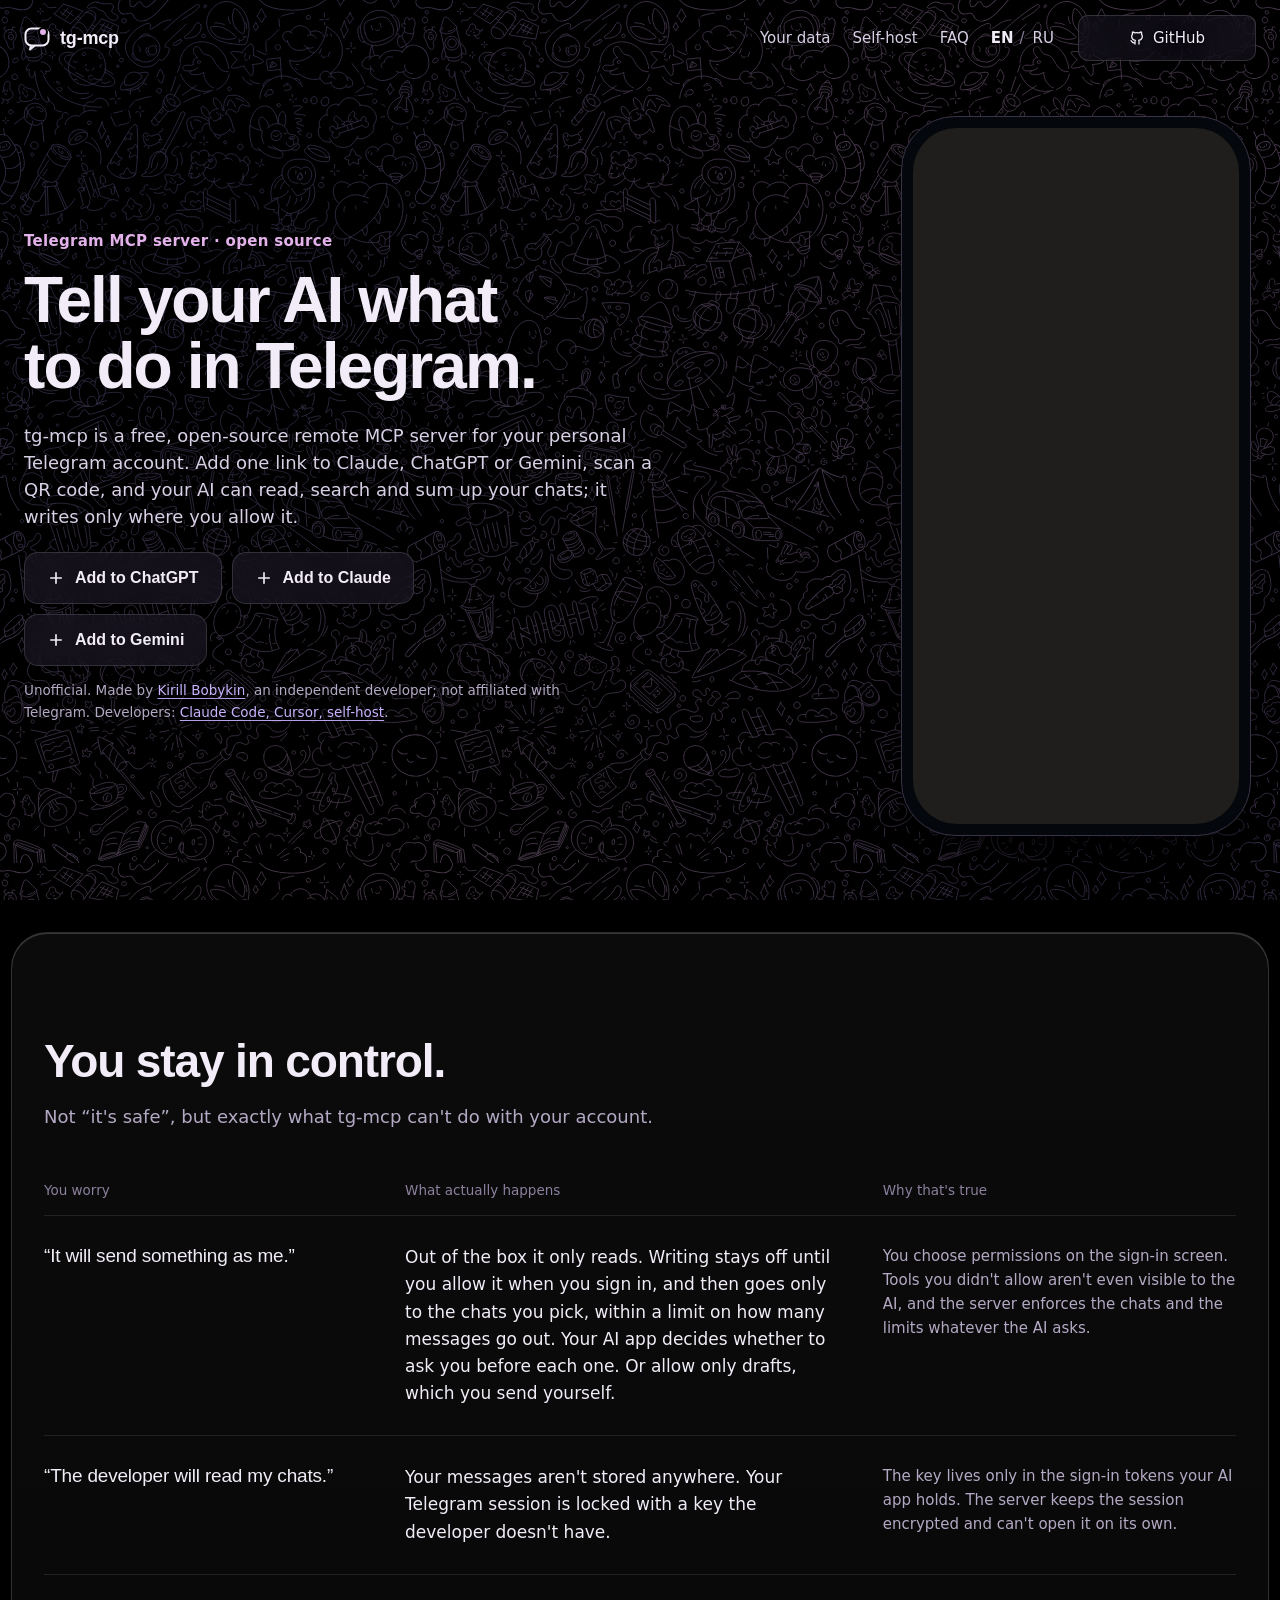
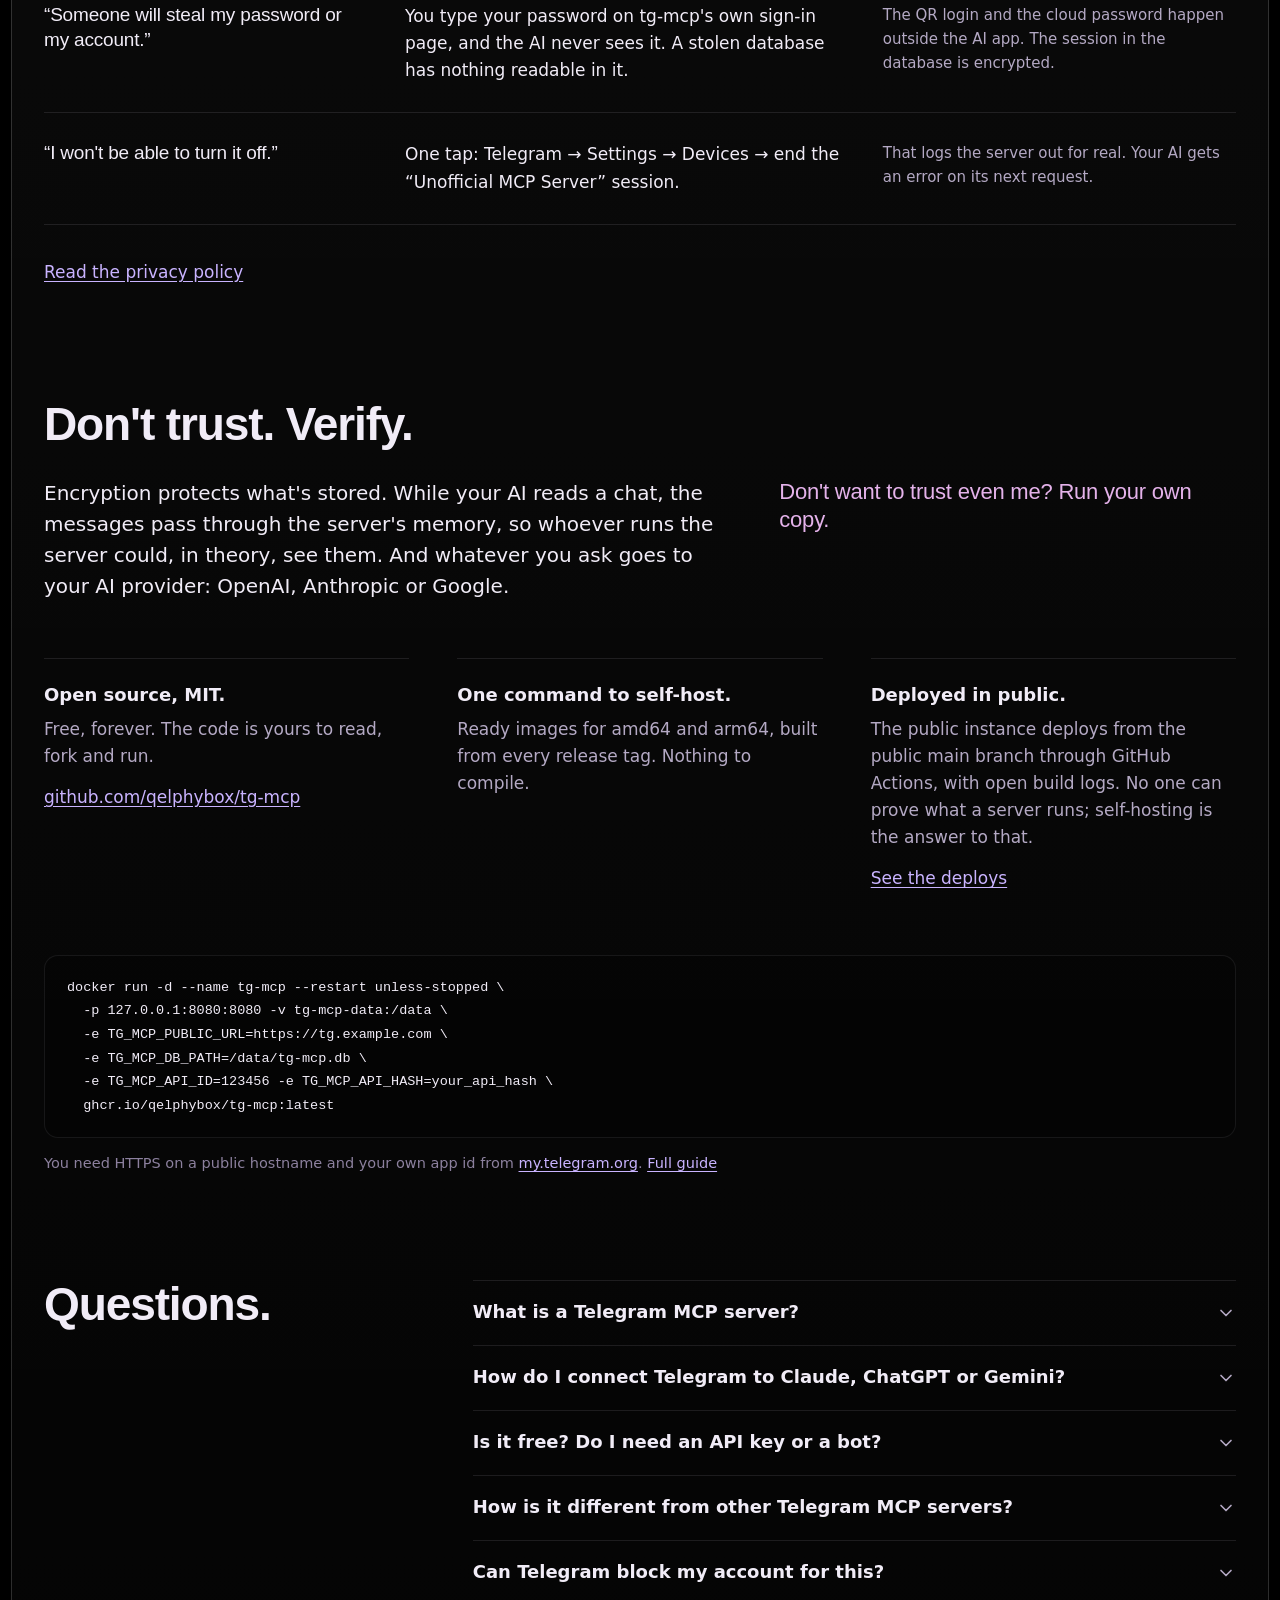
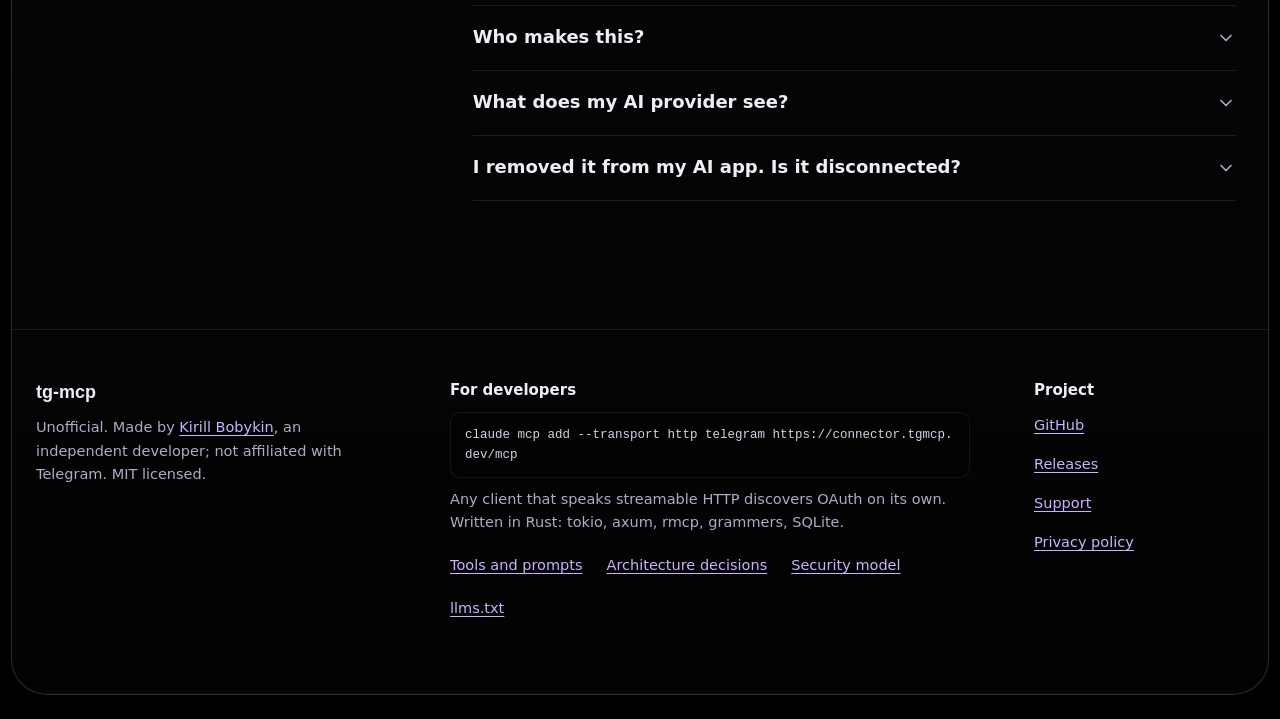
==== site/index.html @ 608f6fd1 "Landing: the page in Russian at /ru/ (#78) site/ru/index.html is the English page's markup in Russia" ====
<!doctype html>
<html lang="en">
<head>
<meta charset="utf-8">
<meta name="viewport" content="width=device-width, initial-scale=1">
<title>Telegram MCP server for Claude, ChatGPT and Gemini · tg-mcp</title>
<meta name="description" content="Open-source Telegram MCP server. Connect your Telegram account to Claude, ChatGPT, Gemini or Cursor: read and search chats, write drafts. QR login, no API keys.">
<link rel="canonical" href="https://tgmcp.dev/">
<link rel="alternate" hreflang="en" href="https://tgmcp.dev/">
<link rel="alternate" hreflang="ru" href="https://tgmcp.dev/ru/">
<link rel="alternate" hreflang="x-default" href="https://tgmcp.dev/">
<meta name="robots" content="index, follow, max-image-preview:large">
<link rel="alternate" type="text/markdown" href="https://tgmcp.dev/llms.txt" title="tg-mcp for AI agents (llms.txt)">
<meta name="theme-color" content="#000000">
<meta property="og:site_name" content="tg-mcp">
<meta property="og:title" content="tg-mcp: Telegram MCP server for Claude, ChatGPT and Gemini">
<meta property="og:description" content="Hand everyday Telegram chores to your AI: catch up on unread chats, find that one message, draft and send replies where you allow it. Unofficial and open source.">
<meta property="og:url" content="https://tgmcp.dev/">
<meta property="og:type" content="website">
<meta property="og:locale" content="en_US">
<meta property="og:locale:alternate" content="ru_RU">
<meta property="og:image" content="https://tgmcp.dev/og.jpg">
<meta property="og:image:width" content="1200">
<meta property="og:image:height" content="630">
<meta property="og:image:alt" content="tg-mcp: Telegram MCP server. Tell your AI what to do in Telegram.">
<meta name="twitter:card" content="summary_large_image">
<script defer src="https://cloud.umami.is/script.js" data-website-id="552e4a6b-90d4-4f64-bf3e-ed0e49c563c6" data-domains="tgmcp.dev" data-do-not-track="true"></script>
<link rel="icon" href="favicon.svg" type="image/svg+xml">
<link rel="preload" href="/fonts/unbounded-latin.woff2" as="font" type="font/woff2" crossorigin>
<link rel="preload" href="/fonts/golos-text-latin.woff2" as="font" type="font/woff2" crossorigin>
<style>
@font-face{font-family:'Golos Text';font-style:normal;font-weight:400 600;font-display:swap;src:url(/fonts/golos-text-cyrillic.woff2) format('woff2');unicode-range:U+0301, U+0400-045F, U+0490-0491, U+04B0-04B1, U+2116}
@font-face{font-family:'Golos Text';font-style:normal;font-weight:400 600;font-display:swap;src:url(/fonts/golos-text-latin-ext.woff2) format('woff2');unicode-range:U+0100-02BA, U+02BD-02C5, U+02C7-02CC, U+02CE-02D7, U+02DD-02FF, U+0304, U+0308, U+0329, U+1D00-1DBF, U+1E00-1E9F, U+1EF2-1EFF, U+2020, U+20A0-20AB, U+20AD-20C4, U+2113, U+2C60-2C7F, U+A720-A7FF}
@font-face{font-family:'Golos Text';font-style:normal;font-weight:400 600;font-display:swap;src:url(/fonts/golos-text-latin.woff2) format('woff2');unicode-range:U+0000-00FF, U+0131, U+0152-0153, U+02BB-02BC, U+02C6, U+02DA, U+02DC, U+0304, U+0308, U+0329, U+2000-206F, U+20AC, U+2122, U+2191, U+2193, U+2212, U+2215, U+FEFF, U+FFFD}
@font-face{font-family:'JetBrains Mono';font-style:normal;font-weight:400 500;font-display:swap;src:url(/fonts/jetbrains-mono-cyrillic.woff2) format('woff2');unicode-range:U+0301, U+0400-045F, U+0490-0491, U+04B0-04B1, U+2116}
@font-face{font-family:'JetBrains Mono';font-style:normal;font-weight:400 500;font-display:swap;src:url(/fonts/jetbrains-mono-latin-ext.woff2) format('woff2');unicode-range:U+0100-02BA, U+02BD-02C5, U+02C7-02CC, U+02CE-02D7, U+02DD-02FF, U+0304, U+0308, U+0329, U+1D00-1DBF, U+1E00-1E9F, U+1EF2-1EFF, U+2020, U+20A0-20AB, U+20AD-20C4, U+2113, U+2C60-2C7F, U+A720-A7FF}
@font-face{font-family:'JetBrains Mono';font-style:normal;font-weight:400 500;font-display:swap;src:url(/fonts/jetbrains-mono-latin.woff2) format('woff2');unicode-range:U+0000-00FF, U+0131, U+0152-0153, U+02BB-02BC, U+02C6, U+02DA, U+02DC, U+0304, U+0308, U+0329, U+2000-206F, U+20AC, U+2122, U+2191, U+2193, U+2212, U+2215, U+FEFF, U+FFFD}
@font-face{font-family:'Unbounded';font-style:normal;font-weight:500 700;font-display:swap;src:url(/fonts/unbounded-cyrillic.woff2) format('woff2');unicode-range:U+0301, U+0400-045F, U+0490-0491, U+04B0-04B1, U+2116}
@font-face{font-family:'Unbounded';font-style:normal;font-weight:500 700;font-display:swap;src:url(/fonts/unbounded-latin-ext.woff2) format('woff2');unicode-range:U+0100-02BA, U+02BD-02C5, U+02C7-02CC, U+02CE-02D7, U+02DD-02FF, U+0304, U+0308, U+0329, U+1D00-1DBF, U+1E00-1E9F, U+1EF2-1EFF, U+2020, U+20A0-20AB, U+20AD-20C4, U+2113, U+2C60-2C7F, U+A720-A7FF}
@font-face{font-family:'Unbounded';font-style:normal;font-weight:500 700;font-display:swap;src:url(/fonts/unbounded-latin.woff2) format('woff2');unicode-range:U+0000-00FF, U+0131, U+0152-0153, U+02BB-02BC, U+02C6, U+02DA, U+02DC, U+0304, U+0308, U+0329, U+2000-206F, U+20AC, U+2122, U+2191, U+2193, U+2212, U+2215, U+FEFF, U+FFFD}
body{margin:0;background:#000}
html{scrollbar-color:#3A3247 #000}
::selection{background:#E4B2EA;color:#1F0F24}
a{color:#C9B3FF;text-underline-offset:3px}
a:hover{color:#E2D6FF}
:focus-visible{outline:2px solid #C9B3FF;outline-offset:3px;border-radius:6px}
code,pre,.mono{font-family:'JetBrains Mono',ui-monospace,Menlo,monospace;font-variant-ligatures:none}
p code{font-size:0.86em;color:#F1ECF7;overflow-wrap:anywhere}
.view{animation:viewIn 480ms cubic-bezier(0.16,1,0.3,1) both}
.stag>*{animation:lnIn 420ms cubic-bezier(0.16,1,0.3,1) both}
.stag>*:nth-child(2){animation-delay:120ms}
.stag>*:nth-child(3){animation-delay:240ms}
.stag>*:nth-child(4){animation-delay:360ms}
.stag>*:nth-child(5){animation-delay:480ms}
.tick{animation:tick 380ms cubic-bezier(0.16,1,0.3,1) both}
@keyframes viewIn{from{opacity:0;filter:blur(6px);transform:translateY(6px)}to{opacity:1;filter:blur(0);transform:none} }
@keyframes tick{from{transform:scale(0.6);opacity:0}to{transform:none;opacity:1} }
.spin{animation:spin 900ms linear infinite}
summary::-webkit-details-marker{display:none}
.chev{transition:transform 200ms ease-out}
details[open] .chev{transform:rotate(180deg)}
summary:hover{color:#FFFFFF}
.bub{animation:bub 520ms cubic-bezier(0.16,1,0.3,1) both}
.slide{animation:slide 560ms cubic-bezier(0.16,1,0.3,1) both}
.caret{animation:caret 1s steps(1,end) infinite}
@keyframes spin{to{transform:rotate(360deg)} }
@keyframes bub{from{opacity:0;transform:translateY(14px) scale(0.97)}to{opacity:1;transform:none} }
@keyframes slide{from{transform:translateX(100%)}to{transform:none} }
@keyframes caret{50%{opacity:0} }
@media (prefers-reduced-motion: reduce){
.bub,.slide{animation:fadeOnly 200ms ease-out both}
.spin,.caret{animation:none}
.view,.stag>*,.tick{animation:fadeOnly 200ms ease-out both}
@keyframes fadeOnly{from{opacity:0}to{opacity:1} }
}
[hidden]{display:none!important}
.wall,.wall-in{pointer-events:none;opacity:.35;background:radial-gradient(circle at 80% 10%,#e4b2ea 0,rgba(228,178,234,0) 60%),radial-gradient(circle at 15% 30%,#8376c2 0,rgba(131,118,194,0) 60%),radial-gradient(circle at 25% 90%,#eab9d9 0,rgba(234,185,217,0) 60%),radial-gradient(circle at 85% 80%,#b493e6 0,rgba(180,147,230,0) 60%),#b493e6;-webkit-mask-image:url(pattern.svg);mask-image:url(pattern.svg);-webkit-mask-size:420px auto;mask-size:420px auto}
.wall{position:fixed;inset:0;z-index:-1}
.wall-in{position:absolute;inset:0;-webkit-mask-size:260px auto;mask-size:260px auto}
.tgs>:not(.wall-in){position:relative}
.sheet{max-width:1288px;width:calc(100% - 24px);margin:96px auto 24px;border-radius:36px;overflow:hidden;background:linear-gradient(180deg,rgba(255,255,255,.045),rgba(255,255,255,.01));-webkit-backdrop-filter:blur(6px) saturate(1.3);backdrop-filter:blur(6px) saturate(1.3);border:1px solid rgba(255,255,255,.16);box-shadow:inset 0 1px 0 rgba(255,255,255,.18),0 30px 80px -30px rgba(0,0,0,.7)}
.halo{text-shadow:0 0 2px #000,0 1px 14px #000}
</style>
<script type="application/ld+json">
{
 "@context": "https://schema.org",
 "@graph": [
  {
   "@type": "WebSite",
   "@id": "https://tgmcp.dev/#website",
   "url": "https://tgmcp.dev/",
   "name": "tg-mcp",
   "inLanguage": "en"
  },
  {
   "@type": "SoftwareApplication",
   "@id": "https://tgmcp.dev/#app",
   "name": "tg-mcp",
   "description": "Free, open-source remote MCP (Model Context Protocol) server for a personal Telegram account. Works with Claude, ChatGPT, Gemini, Claude Code, Cursor and other MCP clients; QR-code login, no API key.",
   "url": "https://tgmcp.dev/",
   "applicationCategory": "DeveloperApplication",
   "operatingSystem": "Web, Docker (linux/amd64, linux/arm64)",
    "offers": {
    "@type": "Offer",
    "price": "0",
    "priceCurrency": "USD"
   },
   "license": "https://opensource.org/licenses/MIT",
   "isAccessibleForFree": true,
   "sameAs": [
    "https://github.com/qelphybox/tg-mcp"
   ],
   "author": {
    "@type": "Person",
    "@id": "https://github.com/qelphybox#person",
    "name": "Kirill Bobykin",
    "url": "https://github.com/qelphybox"
   },
   "image": "https://tgmcp.dev/og.jpg"
  },
  {
   "@type": "FAQPage",
   "@id": "https://tgmcp.dev/#faq",
   "mainEntity": [
    {
     "@type": "Question",
     "name": "What is a Telegram MCP server?",
     "acceptedAnswer": {
      "@type": "Answer",
      "text": "MCP, the Model Context Protocol, is the open standard AI apps use to plug in outside tools. tg-mcp is an MCP server for your personal Telegram account: once it is connected, your AI can list your chats, read and search messages, look at photos, transcribe voice messages and, only if you allow it, write drafts or send messages to the chats you pick."
     }
    },
    {
     "@type": "Question",
     "name": "How do I connect Telegram to Claude, ChatGPT or Gemini?",
     "acceptedAnswer": {
      "@type": "Answer",
      "text": "Add https://connector.tgmcp.dev/mcp as a custom connector. In Claude: Settings → Connectors → Add custom connector. In ChatGPT (paid plans): Settings → Apps & Connectors → Advanced → Developer mode, then Create. In Gemini: Settings → Connected apps → Add a custom app. Then scan the QR code with Telegram on your phone. In Claude Code: claude mcp add --transport http telegram https://connector.tgmcp.dev/mcp. Cursor and other MCP clients take the same URL as a streamable-HTTP server."
     }
    },
    {
     "@type": "Question",
     "name": "Is it free? Do I need an API key or a bot?",
     "acceptedAnswer": {
      "@type": "Answer",
      "text": "It's free: no sign-up, no payment and no API key. It logs in to your own account with a QR code, like Telegram Desktop does, and works with your real chats, not a bot's. You need your own app id from my.telegram.org only to run your own copy."
     }
    },
    {
     "@type": "Question",
     "name": "How is it different from other Telegram MCP servers?",
     "acceptedAnswer": {
      "@type": "Answer",
      "text": "Most Telegram MCP servers run on your own computer: you install Python or Node, get an API id and hash from my.telegram.org, and keep a session file on disk. tg-mcp is a remote server you add by URL, so it also works in Claude, ChatGPT and Gemini on the web and on your phone. Your session is stored encrypted with a key only your AI app holds, and you can still run your own copy with Docker."
     }
    },
    {
     "@type": "Question",
     "name": "Can Telegram block my account for this?",
     "acceptedAnswer": {
      "@type": "Answer",
      "text": "It uses Telegram's official API through its own registered app, stays within Telegram's rate limits, and when Telegram asks it to wait, it waits instead of retrying around the limit. We can't speak for Telegram, so nobody can honestly promise that nothing will ever happen."
     }
    },
    {
     "@type": "Question",
     "name": "Who makes this?",
     "acceptedAnswer": {
      "@type": "Answer",
      "text": "I do: Kirill Bobykin, an independent developer, @qelphybox on GitHub. tg-mcp is unofficial and not affiliated with Telegram, OpenAI, Anthropic or Google. All the code is public, and issues go straight to me."
     }
    },
    {
     "@type": "Question",
     "name": "What does my AI provider see?",
     "acceptedAnswer": {
      "@type": "Answer",
      "text": "The messages the AI reads to answer your question, the same as if you had pasted them into the chat yourself."
     }
    },
    {
     "@type": "Question",
     "name": "I removed it from my AI app. Is it disconnected?",
     "acceptedAnswer": {
      "@type": "Answer",
      "text": "Not always. Some apps only forget their keys, and the Telegram session stays. To be sure, end it in Telegram → Settings → Devices → Unofficial MCP Server."
     }
    }
   ]
  }
 ]
}
</script>
</head>
<body>
<div class="wall" aria-hidden="true"></div>
<div style="color: #F1ECF7; font-family: 'Golos Text', system-ui, sans-serif; font-size: 17px; line-height: 1.6">

<header style="max-width: 1240px; margin: 0 auto; padding: 0 24px">
<nav aria-label="Main" style="display: flex; flex-wrap: wrap; align-items: center; justify-content: space-between; gap: 8px 24px; min-height: 76px">
<a href="#top" style="display: inline-flex; align-items: center; gap: 10px; color: #F1ECF7; text-decoration: none; min-height: 44px">
<svg width="26" height="26" viewBox="0 0 26 26" fill="none" aria-hidden="true"><rect x="1.5" y="3.5" width="23" height="17" rx="6" stroke="#F1ECF7" stroke-width="2"></rect><path d="M7 20.5 6 24.5l5-4" stroke="#F1ECF7" stroke-width="2" stroke-linejoin="round"></path><circle cx="19" cy="7" r="4" fill="#E4B2EA" stroke="#000" stroke-width="2"></circle></svg>
<span style="font-family: Unbounded, sans-serif; font-weight: 600; font-size: 18px; letter-spacing: -0.01em">tg-mcp</span>
</a>
<div class="halo" style="display: flex; flex-wrap: wrap; align-items: center; gap: 0 22px; font-size: 15px">
<a href="#control" style="color: #D9D0E6; text-decoration: none; padding: 12px 0">Your data</a>
<a href="#verify" style="color: #D9D0E6; text-decoration: none; padding: 12px 0">Self-host</a>
<a href="#faq" style="color: #D9D0E6; text-decoration: none; padding: 12px 0">FAQ</a>
<span style="display: inline-flex; align-items: center; gap: 6px; color: #8C809E"><span aria-current="page" style="color: #F1ECF7; font-weight: 600">EN</span>/<a href="/ru/" hreflang="ru" lang="ru" aria-label="Русская версия" style="color: #D9D0E6; text-decoration: none; padding: 12px 2px">RU</a></span>
<a href="https://github.com/qelphybox/tg-mcp" data-repo-link data-umami-event="GitHub" style="display: inline-flex; align-items: center; justify-content: center; box-sizing: border-box; min-width: 178px; gap: 8px; color: #F1ECF7; text-decoration: none; padding: 10px 16px; border: 1px solid rgba(241,236,247,.16); border-radius: 10px; background: rgba(30,25,40,.45); -webkit-backdrop-filter: blur(12px); backdrop-filter: blur(12px);">
<svg width="16" height="16" viewBox="0 0 24 24" fill="none" stroke="currentColor" stroke-width="2" stroke-linecap="round" stroke-linejoin="round" aria-hidden="true"><path d="M9 19c-4.3 1.4-4.3-2.5-6-3m12 5v-3.5c0-1 .1-1.4-.5-2 2.8-.3 5.5-1.4 5.5-6a4.6 4.6 0 0 0-1.3-3.2 4.2 4.2 0 0 0-.1-3.2s-1.1-.3-3.5 1.3a12.3 12.3 0 0 0-6.2 0C6.5 2.8 5.4 3.1 5.4 3.1a4.2 4.2 0 0 0-.1 3.2A4.6 4.6 0 0 0 4 9.5c0 4.6 2.7 5.7 5.5 6-.6.6-.6 1.2-.5 2V21"></path></svg>
GitHub
<span data-stars hidden style="display: inline-flex; align-items: center; gap: 5px; margin-left: 4px; padding-left: 10px; border-left: 1px solid rgba(241,236,247,.16); font-variant-numeric: tabular-nums"><svg width="14" height="14" viewBox="0 0 24 24" fill="#E4B2EA" aria-hidden="true"><path d="m12 2.5 2.9 6 6.6.9-4.8 4.6 1.2 6.5L12 17.4l-5.9 3.1 1.2-6.5L2.5 9.4l6.6-.9z"></path></svg><span data-stars-count></span></span>
</a>
</div>
</nav>
</header>

<main>
<section id="top" style="max-width: 1240px; margin: 0 auto; padding: 40px 24px 0; display: flex; flex-wrap: wrap; gap: 48px 72px; align-items: center">
<div style="flex: 1 1 520px; min-width: 0; display: flex; flex-direction: column; gap: 22px">
<p class="halo" style="margin: 0 0 -8px; font-size: 15px; font-weight: 600; letter-spacing: 0.02em; color: #E4B2EA">Telegram MCP server · open source</p>
<h1 style="margin: 0; font-family: Unbounded, sans-serif; font-weight: 600; font-size: clamp(36px, 5vw, 66px); line-height: 1.04; letter-spacing: -0.03em; text-wrap: balance">Tell your AI what to do in Telegram.</h1>
<p class="halo" style="margin: 0; max-width: 56ch; font-size: 18px; line-height: 1.5; color: #D9D0E6">tg-mcp is a free, open-source remote MCP server for your personal Telegram account. Add one link to Claude, ChatGPT or Gemini, scan a QR code, and your AI can read, search and sum up your chats; it writes only where you allow it.</p>
<div style="max-width: 560px; display: flex; flex-direction: column; gap: 14px">
<div style="display: flex; flex-wrap: wrap; gap: 10px">
<button type="button" data-app="0" data-umami-event="Add to app" data-umami-event-app="ChatGPT" aria-expanded="false" aria-controls="install-steps" style="-webkit-backdrop-filter: blur(12px); backdrop-filter: blur(12px); display: inline-flex; align-items: center; gap: 10px; min-height: 52px; padding: 0 22px; border-radius: 14px; border: 1px solid rgba(241,236,247,.14); background: rgba(30,25,40,.6); color: #F1ECF7; font: 600 16px 'Golos Text', sans-serif; cursor: pointer; transition: background 200ms ease-out, color 200ms ease-out"><svg width="18" height="18" viewBox="0 0 24 24" fill="none" stroke="currentColor" stroke-width="2.2" stroke-linecap="round" aria-hidden="true"><path d="M12 5v14M5 12h14"></path></svg>Add to ChatGPT</button>
<button type="button" data-app="1" data-umami-event="Add to app" data-umami-event-app="Claude" aria-expanded="false" aria-controls="install-steps" style="-webkit-backdrop-filter: blur(12px); backdrop-filter: blur(12px); display: inline-flex; align-items: center; gap: 10px; min-height: 52px; padding: 0 22px; border-radius: 14px; border: 1px solid rgba(241,236,247,.14); background: rgba(30,25,40,.6); color: #F1ECF7; font: 600 16px 'Golos Text', sans-serif; cursor: pointer; transition: background 200ms ease-out, color 200ms ease-out"><svg width="18" height="18" viewBox="0 0 24 24" fill="none" stroke="currentColor" stroke-width="2.2" stroke-linecap="round" aria-hidden="true"><path d="M12 5v14M5 12h14"></path></svg>Add to Claude</button>
<button type="button" data-app="2" data-umami-event="Add to app" data-umami-event-app="Gemini" aria-expanded="false" aria-controls="install-steps" style="-webkit-backdrop-filter: blur(12px); backdrop-filter: blur(12px); display: inline-flex; align-items: center; gap: 10px; min-height: 52px; padding: 0 22px; border-radius: 14px; border: 1px solid rgba(241,236,247,.14); background: rgba(30,25,40,.6); color: #F1ECF7; font: 600 16px 'Golos Text', sans-serif; cursor: pointer; transition: background 200ms ease-out, color 200ms ease-out"><svg width="18" height="18" viewBox="0 0 24 24" fill="none" stroke="currentColor" stroke-width="2.2" stroke-linecap="round" aria-hidden="true"><path d="M12 5v14M5 12h14"></path></svg>Add to Gemini</button>
</div>
<div data-if="appOpen" hidden style="display: contents">
<div id="install-steps" class="view" style="background: rgba(24,19,32,.72); -webkit-backdrop-filter: blur(18px); backdrop-filter: blur(18px); border: 1px solid rgba(241,236,247,.08); border-radius: 16px; padding: 20px 22px; display: flex; flex-direction: column; gap: 16px; box-shadow: 0 10px 30px -12px rgba(0,0,0,0.6)">
<ol id="app-steps" style="margin: 0; padding: 0; list-style: none; display: flex; flex-direction: column; gap: 10px"></ol>
<div style="display: flex; align-items: stretch; background: rgba(0,0,0,.28); border: 1px solid rgba(241,236,247,.1); border-radius: 12px">
<code style="flex: 1 1 auto; min-width: 0; padding: 12px 14px; font-size: 14px; color: #F1ECF7; white-space: nowrap; overflow-x: auto">https://connector.tgmcp.dev/mcp</code>
<button type="button" data-copy data-umami-event="Copy URL" aria-label="Copy the link" style="flex: none; min-width: 88px; min-height: 46px; border: 0; border-radius: 0 12px 12px 0; background: #E4B2EA; color: #1F0F24; font: 600 14px 'Golos Text', sans-serif; cursor: pointer"><span data-text="copyLabel"></span></button>
</div>
<div style="display: flex; flex-wrap: wrap; gap: 4px 20px; align-items: center; justify-content: space-between">
<a href="https://chatgpt.com" data-app-url data-umami-event="Open app" data-umami-event-app="ChatGPT" target="_blank" rel="noopener" style="font-weight: 600; padding: 10px 0">Open <span data-text="appName"></span></a>
<span style="font-size: 13.5px; color: #8C809E"><span data-text="appNote"></span></span>
</div>
</div>
</div>
<p class="halo" style="margin: 0; font-size: 13.5px; color: #B4A9C4">Unofficial. Made by <a href="https://github.com/qelphybox">Kirill Bobykin</a>, an independent developer; not affiliated with Telegram. Developers: <a href="#dev">Claude Code, Cursor, self-host</a>.</p>
</div>
</div>

<div style="flex: 0 1 360px; min-width: 0; display: flex; flex-direction: column; align-items: center; gap: 22px; margin: 0 auto">
<div id="phone" role="img" aria-label="A demo in the Claude app on a phone" style="width: 350px; max-width: 100%; height: 720px; box-sizing: border-box; padding: 11px; border-radius: 54px; background: #04070C; border: 1px solid #3A3247; box-shadow: 0 40px 80px -30px rgba(0,0,0,0.85), 0 12px 24px -12px rgba(0,0,0,0.6)">
<div style="position: relative; width: 100%; height: 100%; border-radius: 44px; overflow: hidden; background: #1F1E1C">

<div data-if="chat" hidden style="display: contents">
<div style="position: absolute; inset: 0; display: flex; flex-direction: column; color: #ECEAE4; font-size: 14.5px; line-height: 1.5">
<div style="flex: none; display: flex; align-items: center; justify-content: space-between; padding: 34px 18px 10px">
<svg width="22" height="22" viewBox="0 0 24 24" fill="none" stroke="#ECEAE4" stroke-width="2" stroke-linecap="round" aria-hidden="true"><path d="M4 7h16M4 12h16M4 17h10"></path></svg>
<span style="font-weight: 600; font-size: 15px">Claude</span>
<svg width="22" height="22" viewBox="0 0 24 24" fill="none" stroke="#ECEAE4" stroke-width="2" stroke-linecap="round" stroke-linejoin="round" aria-hidden="true"><path d="M12 20h9M16.5 3.5a2.1 2.1 0 0 1 3 3L7 19l-4 1 1-4Z"></path></svg>
</div>
<div style="flex: 1 1 auto; min-height: 0; overflow: hidden; display: flex; flex-direction: column; justify-content: flex-end; gap: 14px; padding: 0 16px 12px">

<div data-if="user" hidden style="display: contents">
<div class="bub" style="align-self: flex-end; max-width: 86%; display: flex; flex-direction: column; align-items: flex-end; gap: 6px">
<div data-if="attach" hidden style="display: contents">
<div style="display: flex; gap: 6px">
<span style="width: 60px; height: 60px; border-radius: 12px; background: #2F6F6A; display: flex; align-items: center; justify-content: center"><svg width="30" height="30" viewBox="0 0 24 24" fill="none" stroke="#F2EDE4" stroke-width="1.6" stroke-linecap="round" stroke-linejoin="round" aria-hidden="true"><circle cx="5.5" cy="16" r="3.5"></circle><circle cx="18.5" cy="16" r="3.5"></circle><path d="M5.5 16 9 9h6.5l3 7M9 9l3 7M14 6h2.5"></path></svg></span>
<span style="width: 60px; height: 60px; border-radius: 12px; background: #8A4B2E; display: flex; align-items: center; justify-content: center"><svg width="30" height="30" viewBox="0 0 24 24" fill="none" stroke="#F2EDE4" stroke-width="1.6" stroke-linecap="round" stroke-linejoin="round" aria-hidden="true"><path d="M6 11V7a3 3 0 0 1 3-3h6a3 3 0 0 1 3 3v4"></path><path d="M2 18v-5a2 2 0 1 1 4 0v2h12v-2a2 2 0 1 1 4 0v5ZM5 18v2M19 18v2"></path></svg></span>
<span style="width: 60px; height: 60px; border-radius: 12px; background: #4B3F8A; display: flex; align-items: center; justify-content: center"><svg width="30" height="30" viewBox="0 0 24 24" fill="none" stroke="#F2EDE4" stroke-width="1.6" stroke-linecap="round" stroke-linejoin="round" aria-hidden="true"><rect x="3" y="4" width="18" height="12" rx="2"></rect><path d="M8 20h8M12 16v4"></path></svg></span>
</div>
</div>
<div style="background: #393834; border-radius: 18px 18px 6px 18px; padding: 10px 14px"><span data-text="msg"></span></div>
</div>
</div>

<div data-if="a1" hidden style="display: contents">
<div class="bub" style="display: flex; flex-direction: column; gap: 8px">
<span><span data-text="intro"></span></span>
<div data-chips style="display: contents"></div>
</div>
</div>

<div data-if="rSell" hidden style="display: contents">
<div class="bub" style="display: flex; flex-direction: column; gap: 10px">
<span>Done. <strong>Weekend garage sale</strong> is live with three posts, one per item, photos and prices included. Share this link:</span>
<div style="display: flex; align-items: center; gap: 12px; background: #2A2926; border: 1px solid #3A3934; border-radius: 14px; padding: 10px 12px">
<span style="flex: none; width: 36px; height: 36px; border-radius: 50%; background: #E4B2EA; display: flex; align-items: center; justify-content: center"><svg width="18" height="18" viewBox="0 0 24 24" fill="none" stroke="#1F0F24" stroke-width="2" stroke-linecap="round" stroke-linejoin="round" aria-hidden="true"><path d="M20.6 13.4 13.4 20.6a2 2 0 0 1-2.8 0L3 13V3h10l7.6 7.6a2 2 0 0 1 0 2.8Z"></path><circle cx="7.5" cy="7.5" r="1.5"></circle></svg></span>
<span style="min-width: 0"><span style="display: block; font-weight: 600; font-size: 14px">Weekend garage sale</span><span class="mono" style="display: block; font-size: 12px; color: #C9B3FF">t.me/weekend_garage_sale</span></span>
</div>
</div>
</div>

<div data-if="rCatch" hidden style="display: contents">
<div class="bub" style="display: flex; flex-direction: column; gap: 10px">
<span>Six chats, 94 new messages. <strong>Two need your reply:</strong></span>
<div class="stag" style="display: flex; flex-direction: column; gap: 8px">
<div style="display: flex; gap: 10px; background: #2A2926; border: 1px solid #3A3934; border-radius: 12px; padding: 10px 12px"><span style="flex: none; width: 8px; height: 8px; margin-top: 7px; border-radius: 50%; background: #E4B2EA"></span><span style="font-size: 13.5px"><strong>Anna, Design team.</strong> Needs the deck by Friday: the investor call moved up.<span class="mono" style="display: block; font-size: 11.5px; color: #C9B3FF; margin-top: 2px">t.me/c/1835/4812</span></span></div>
<div style="display: flex; gap: 10px; background: #2A2926; border: 1px solid #3A3934; border-radius: 12px; padding: 10px 12px"><span style="flex: none; width: 8px; height: 8px; margin-top: 7px; border-radius: 50%; background: #E4B2EA"></span><span style="font-size: 13.5px"><strong>Landlord.</strong> Asks you to confirm the viewing on Tuesday at 10:00.</span></div>
</div>
<span style="font-size: 13.5px; color: #A8A49A">Family, Book club and 2 more: nothing for you.</span>
</div>
</div>

<div data-if="rTable" hidden style="display: contents">
<div class="bub" style="display: flex; flex-direction: column; gap: 10px">
<span>Booked. Osteria Lume confirmed in Telegram:</span>
<div style="display: flex; align-items: center; gap: 12px; background: #2A2926; border: 1px solid #3A3934; border-radius: 14px; padding: 10px 12px">
<span style="flex: none; width: 44px; height: 48px; border-radius: 10px; background: #ECEAE4; color: #1F1E1C; display: flex; flex-direction: column; align-items: center; justify-content: center; line-height: 1.1"><span style="font-size: 10px; font-weight: 600; text-transform: uppercase; color: #B4472C">Fri</span><span style="font-size: 18px; font-weight: 700">13</span></span>
<span style="min-width: 0"><span style="display: block; font-weight: 600; font-size: 14px">20:30 · Table for 4, terrace</span><span style="display: block; font-size: 12.5px; color: #A8A49A">Osteria Lume</span></span>
</div>
</div>
</div>

</div>
<div style="flex: none; padding: 8px 12px 26px">
<div style="display: flex; align-items: flex-end; gap: 8px; background: #2A2926; border: 1px solid #3A3934; border-radius: 22px; padding: 8px 8px 8px 16px; min-height: 44px; box-sizing: border-box">
<div style="flex: 1 1 auto; min-width: 0; padding: 4px 0; font-size: 14px; line-height: 1.45">
<div data-if="typing" hidden style="display: contents"><span><span data-text="typed"></span></span><span class="caret" style="display: inline-block; width: 2px; height: 16px; margin-left: 1px; vertical-align: -3px; background: #E4B2EA"></span></div>
<div data-if="idle" hidden style="display: contents"><span style="color: #8F8B82">Reply to Claude…</span></div>
</div>
<span data-send style="flex: none; width: 32px; height: 32px; border-radius: 50%; background: #4A4842; display: flex; align-items: center; justify-content: center; transition: background 200ms ease-out"><svg width="16" height="16" viewBox="0 0 24 24" fill="none" stroke="#1F0F24" stroke-width="2.5" stroke-linecap="round" stroke-linejoin="round" aria-hidden="true"><path d="M12 19V5M5 12l7-7 7 7"></path></svg></span>
</div>
</div>
</div>
</div>

<div data-if="tgSell" hidden style="display: contents">
<div class="slide tgs" style="position: absolute; inset: 0; display: flex; flex-direction: column; background: #000; color: #F1ECF7; font-size: 14px; line-height: 1.45">
<div class="wall-in" aria-hidden="true"></div>
<div style="flex: none; display: flex; align-items: center; gap: 12px; padding: 34px 16px 12px; background: #141118">
<svg width="20" height="20" viewBox="0 0 24 24" fill="none" stroke="#C9B3FF" stroke-width="2" stroke-linecap="round" stroke-linejoin="round" aria-hidden="true"><path d="m15 18-6-6 6-6"></path></svg>
<span style="flex: none; width: 38px; height: 38px; border-radius: 50%; background: #E4B2EA; display: flex; align-items: center; justify-content: center"><svg width="18" height="18" viewBox="0 0 24 24" fill="none" stroke="#1F0F24" stroke-width="2" stroke-linecap="round" stroke-linejoin="round" aria-hidden="true"><path d="M20.6 13.4 13.4 20.6a2 2 0 0 1-2.8 0L3 13V3h10l7.6 7.6a2 2 0 0 1 0 2.8Z"></path><circle cx="7.5" cy="7.5" r="1.5"></circle></svg></span>
<span style="min-width: 0"><span style="display: block; font-weight: 600; font-size: 15px">Weekend garage sale</span><span style="display: block; font-size: 12.5px; color: #A99FBB">channel · 1 subscriber</span></span>
</div>
<div style="flex: 1 1 auto; min-height: 0; overflow: hidden; display: flex; flex-direction: column; justify-content: flex-end; gap: 10px; padding: 12px 12px 10px">
<div data-if="it1" hidden style="display: contents">
<div class="bub" style="width: 88%; background: #1E1A26; border-radius: 14px; overflow: hidden">
<div style="height: 92px; background: #2F6F6A; display: flex; align-items: center; justify-content: center"><svg width="44" height="44" viewBox="0 0 24 24" fill="none" stroke="#F2EDE4" stroke-width="1.4" stroke-linecap="round" stroke-linejoin="round" aria-hidden="true"><circle cx="5.5" cy="16" r="3.5"></circle><circle cx="18.5" cy="16" r="3.5"></circle><path d="M5.5 16 9 9h6.5l3 7M9 9l3 7M14 6h2.5"></path></svg></div>
<div style="padding: 8px 12px 6px"><strong>City bike, size M · $140</strong><br>Two summers ridden, new chain. Pickup downtown.<span style="display: block; text-align: right; font-size: 11.5px; color: #9A8FAD">14:02</span></div>
</div>
</div>
<div data-if="it2" hidden style="display: contents">
<div class="bub" style="width: 88%; background: #1E1A26; border-radius: 14px; overflow: hidden">
<div style="height: 92px; background: #8A4B2E; display: flex; align-items: center; justify-content: center"><svg width="44" height="44" viewBox="0 0 24 24" fill="none" stroke="#F2EDE4" stroke-width="1.4" stroke-linecap="round" stroke-linejoin="round" aria-hidden="true"><path d="M6 11V7a3 3 0 0 1 3-3h6a3 3 0 0 1 3 3v4"></path><path d="M2 18v-5a2 2 0 1 1 4 0v2h12v-2a2 2 0 1 1 4 0v5ZM5 18v2M19 18v2"></path></svg></div>
<div style="padding: 8px 12px 6px"><strong>Velvet armchair · $90</strong><br>Green, no scratches, pet-free home.<span style="display: block; text-align: right; font-size: 11.5px; color: #9A8FAD">14:02</span></div>
</div>
</div>
<div data-if="it3" hidden style="display: contents">
<div class="bub" style="width: 88%; background: #1E1A26; border-radius: 14px; overflow: hidden">
<div style="height: 92px; background: #4B3F8A; display: flex; align-items: center; justify-content: center"><svg width="44" height="44" viewBox="0 0 24 24" fill="none" stroke="#F2EDE4" stroke-width="1.4" stroke-linecap="round" stroke-linejoin="round" aria-hidden="true"><rect x="3" y="4" width="18" height="12" rx="2"></rect><path d="M8 20h8M12 16v4"></path></svg></div>
<div style="padding: 8px 12px 6px"><strong>27″ monitor, 1440p · $110</strong><br>Box and cables included.<span style="display: block; text-align: right; font-size: 11.5px; color: #9A8FAD">14:03</span></div>
</div>
</div>
</div>
<div style="flex: none; padding: 10px 16px 26px; background: #141118; text-align: center; font-weight: 600; color: #C9B3FF">Share channel</div>
</div>
</div>

<div data-if="tgTable" hidden style="display: contents">
<div class="slide tgs" style="position: absolute; inset: 0; display: flex; flex-direction: column; background: #000; color: #F1ECF7; font-size: 14px; line-height: 1.45">
<div class="wall-in" aria-hidden="true"></div>
<div style="flex: none; display: flex; align-items: center; gap: 12px; padding: 34px 16px 12px; background: #141118">
<svg width="20" height="20" viewBox="0 0 24 24" fill="none" stroke="#C9B3FF" stroke-width="2" stroke-linecap="round" stroke-linejoin="round" aria-hidden="true"><path d="m15 18-6-6 6-6"></path></svg>
<span style="flex: none; width: 38px; height: 38px; border-radius: 50%; background: #3B5B8C; display: flex; align-items: center; justify-content: center"><svg width="18" height="18" viewBox="0 0 24 24" fill="none" stroke="#F1ECF7" stroke-width="2" stroke-linecap="round" stroke-linejoin="round" aria-hidden="true"><path d="M3 2v7a2 2 0 0 0 2 2h4a2 2 0 0 0 2-2V2M7 2v20M21 15V2a5 5 0 0 0-5 5v6a2 2 0 0 0 2 2h3Zm0 0v7"></path></svg></span>
<span style="min-width: 0"><span style="display: block; font-weight: 600; font-size: 15px">Osteria Lume</span><span style="display: block; font-size: 12.5px; color: #A99FBB">online</span></span>
</div>
<div style="flex: 1 1 auto; min-height: 0; overflow: hidden; display: flex; flex-direction: column; justify-content: flex-end; gap: 8px; padding: 12px 12px 14px">
<div data-if="it1" hidden style="display: contents">
<div class="bub" style="align-self: flex-end; max-width: 80%; background: #6E5BB8; border-radius: 16px 16px 4px 16px; padding: 8px 12px">Hi! Do you have a table for 4 on Friday around 20:00?<span style="display: block; text-align: right; font-size: 11px; color: #E0D7F5">14:10 ✓✓</span></div>
</div>
<div data-if="it2" hidden style="display: contents">
<div class="bub" style="align-self: flex-start; max-width: 80%; background: #1E1A26; border-radius: 16px 16px 16px 4px; padding: 8px 12px">Hi! 20:00 is full, but we have 20:30 on the terrace. Shall we hold it?<span style="display: block; text-align: right; font-size: 11px; color: #9A8FAD">14:12</span></div>
</div>
<div data-if="it3" hidden style="display: contents">
<div class="bub" style="align-self: flex-end; max-width: 80%; background: #6E5BB8; border-radius: 16px 16px 4px 16px; padding: 8px 12px">20:30 on the terrace works, thank you!<span style="display: block; text-align: right; font-size: 11px; color: #E0D7F5">14:12 ✓✓</span></div>
</div>
<div data-if="it4" hidden style="display: contents">
<div class="bub" style="align-self: flex-start; max-width: 80%; background: #1E1A26; border-radius: 16px 16px 16px 4px; padding: 8px 12px">Booked: Friday 20:30, terrace, 4 guests. See you!<span style="display: block; text-align: right; font-size: 11px; color: #9A8FAD">14:13</span></div>
</div>
</div>
<div style="flex: none; display: flex; align-items: center; gap: 10px; padding: 10px 14px 26px; background: #141118; color: #9A8FAD">Message</div>
</div>
</div>

</div>
</div>
<div data-if="cap0" hidden style="display: contents"><p class="view" style="margin: 0; font-size: 16px; font-weight: 500; color: #D9D0E6; text-align: center">Sell your stuff</p></div>
<div data-if="cap1" hidden style="display: contents"><p class="view" style="margin: 0; font-size: 16px; font-weight: 500; color: #D9D0E6; text-align: center">Catch up</p></div>
<div data-if="cap2" hidden style="display: contents"><p class="view" style="margin: 0; font-size: 16px; font-weight: 500; color: #D9D0E6; text-align: center">Book a table</p></div>
</div>
</section>

<div class="sheet">
<section id="control" style="max-width: 1240px; margin: 0 auto; padding: 104px 32px 0">
<h2 style="margin: 0 0 16px; font-family: Unbounded, sans-serif; font-weight: 600; font-size: clamp(28px, 3.6vw, 48px); line-height: 1.08; letter-spacing: -0.025em; text-wrap: balance">You stay in control.</h2>
<p style="margin: 0 0 48px; max-width: 58ch; color: #B4A9C4; font-size: 18px">Not “it's safe”, but exactly what tg-mcp can't do with your account.</p>
<div role="table" aria-label="Common worries and what actually happens" style="display: flex; flex-direction: column">
<div role="row" style="display: flex; flex-wrap: wrap; gap: 0 40px; padding: 0 0 14px; font-size: 13.5px; color: #8C809E">
<span role="columnheader" style="flex: 1 1 260px">You worry</span>
<span role="columnheader" style="flex: 1.6 1 340px">What actually happens</span>
<span role="columnheader" style="flex: 1.2 1 280px">Why that's true</span>
</div>
<div role="row" style="display: flex; flex-wrap: wrap; gap: 10px 40px; padding: 28px 0; border-top: 1px solid rgba(241,236,247,.1)">
<span role="cell" style="flex: 1 1 260px; font-family: Unbounded, sans-serif; font-weight: 500; font-size: 19px; line-height: 1.3; letter-spacing: -0.01em">“It will send something as me.”</span>
<span role="cell" style="flex: 1.6 1 340px; color: #F1ECF7">Out of the box it only reads. Writing stays off until you allow it when you sign in, and then goes only to the chats you pick, within a limit on how many messages go out. Your AI app decides whether to ask you before each one. Or allow only drafts, which you send yourself.</span>
<span role="cell" style="flex: 1.2 1 280px; font-size: 15px; color: #B4A9C4">You choose permissions on the sign-in screen. Tools you didn't allow aren't even visible to the AI, and the server enforces the chats and the limits whatever the AI asks.</span>
</div>
<div role="row" style="display: flex; flex-wrap: wrap; gap: 10px 40px; padding: 28px 0; border-top: 1px solid rgba(241,236,247,.1)">
<span role="cell" style="flex: 1 1 260px; font-family: Unbounded, sans-serif; font-weight: 500; font-size: 19px; line-height: 1.3; letter-spacing: -0.01em">“The developer will read my chats.”</span>
<span role="cell" style="flex: 1.6 1 340px; color: #F1ECF7">Your messages aren't stored anywhere. Your Telegram session is locked with a key the developer doesn't have.</span>
<span role="cell" style="flex: 1.2 1 280px; font-size: 15px; color: #B4A9C4">The key lives only in the sign-in tokens your AI app holds. The server keeps the session encrypted and can't open it on its own.</span>
</div>
<div role="row" style="display: flex; flex-wrap: wrap; gap: 10px 40px; padding: 28px 0; border-top: 1px solid rgba(241,236,247,.1)">
<span role="cell" style="flex: 1 1 260px; font-family: Unbounded, sans-serif; font-weight: 500; font-size: 19px; line-height: 1.3; letter-spacing: -0.01em">“Someone will steal my password or my account.”</span>
<span role="cell" style="flex: 1.6 1 340px; color: #F1ECF7">You type your password on tg-mcp's own sign-in page, and the AI never sees it. A stolen database has nothing readable in it.</span>
<span role="cell" style="flex: 1.2 1 280px; font-size: 15px; color: #B4A9C4">The QR login and the cloud password happen outside the AI app. The session in the database is encrypted.</span>
</div>
<div role="row" style="display: flex; flex-wrap: wrap; gap: 10px 40px; padding: 28px 0; border-top: 1px solid rgba(241,236,247,.1); border-bottom: 1px solid rgba(241,236,247,.1)">
<span role="cell" style="flex: 1 1 260px; font-family: Unbounded, sans-serif; font-weight: 500; font-size: 19px; line-height: 1.3; letter-spacing: -0.01em">“I won't be able to turn it off.”</span>
<span role="cell" style="flex: 1.6 1 340px; color: #F1ECF7">One tap: Telegram → Settings → Devices → end the “Unofficial MCP Server” session.</span>
<span role="cell" style="flex: 1.2 1 280px; font-size: 15px; color: #B4A9C4">That logs the server out for real. Your AI gets an error on its next request.</span>
</div>
</div>
<p style="margin: 24px 0 0"><a href="privacy.html" style="display: inline-block; padding: 10px 0">Read the privacy policy</a></p>
</section>

<section id="verify" style="max-width: 1240px; margin: 0 auto; padding: 104px 32px 0">
<h2 style="margin: 0 0 28px; font-family: Unbounded, sans-serif; font-weight: 600; font-size: clamp(28px, 3.6vw, 48px); line-height: 1.08; letter-spacing: -0.025em">Don't trust. Verify.</h2>
<div style="display: flex; flex-wrap: wrap; gap: 24px 64px; align-items: flex-start">
<p style="flex: 1.4 1 480px; margin: 0; font-size: 20px; line-height: 1.55; color: #F1ECF7; max-width: 60ch">Encryption protects what's stored. While your AI reads a chat, the messages pass through the server's memory, so whoever runs the server could, in theory, see them. And whatever you ask goes to your AI provider: OpenAI, Anthropic or Google.</p>
<p style="flex: 1 1 320px; margin: 0; font-family: Unbounded, sans-serif; font-weight: 500; font-size: 22px; line-height: 1.3; letter-spacing: -0.01em; color: #E4B2EA">Don't want to trust even me? Run your own copy.</p>
</div>
<ul style="margin: 56px 0 0; padding: 0; list-style: none; display: grid; grid-template-columns: repeat(auto-fit, minmax(min(100%, 300px), 1fr)); gap: 0 48px">
<li style="padding: 22px 0; border-top: 1px solid rgba(241,236,247,.1); display: flex; flex-direction: column; gap: 6px"><strong style="font-size: 18px">Open source, MIT.</strong><span style="color: #B4A9C4">Free, forever. The code is yours to read, fork and run.</span><a href="https://github.com/qelphybox/tg-mcp" style="align-self: flex-start; padding: 8px 0">github.com/qelphybox/tg-mcp</a></li>
<li style="padding: 22px 0; border-top: 1px solid rgba(241,236,247,.1); display: flex; flex-direction: column; gap: 6px"><strong style="font-size: 18px">One command to self-host.</strong><span style="color: #B4A9C4">Ready images for amd64 and arm64, built from every release tag. Nothing to compile.</span></li>
<li style="padding: 22px 0; border-top: 1px solid rgba(241,236,247,.1); display: flex; flex-direction: column; gap: 6px"><strong style="font-size: 18px">Deployed in public.</strong><span style="color: #B4A9C4">The public instance deploys from the public main branch through GitHub Actions, with open build logs. No one can prove what a server runs; self-hosting is the answer to that.</span><a href="https://github.com/qelphybox/tg-mcp/actions" style="align-self: flex-start; padding: 8px 0">See the deploys</a></li>
</ul>
<pre style="margin: 32px 0 0; background: rgba(0,0,0,.28); border: 1px solid rgba(241,236,247,.08); border-radius: 14px; padding: 20px 22px; font-size: 13.5px; line-height: 1.75; color: #F1ECF7; white-space: pre-wrap; word-break: break-word">docker run -d --name tg-mcp --restart unless-stopped \
  -p 127.0.0.1:8080:8080 -v tg-mcp-data:/data \
  -e TG_MCP_PUBLIC_URL=https://tg.example.com \
  -e TG_MCP_DB_PATH=/data/tg-mcp.db \
  -e TG_MCP_API_ID=123456 -e TG_MCP_API_HASH=your_api_hash \
  ghcr.io/qelphybox/tg-mcp:latest</pre>
<p style="margin: 14px 0 0; font-size: 14.5px; color: #8C809E">You need HTTPS on a public hostname and your own app id from <a href="https://my.telegram.org/apps">my.telegram.org</a>. <a href="https://github.com/qelphybox/tg-mcp#self-hosting">Full guide</a></p>
</section>

<section id="faq" style="max-width: 1240px; margin: 0 auto; padding: 104px 32px 104px; display: flex; flex-wrap: wrap; gap: 24px 64px">
<h2 style="flex: 1 1 280px; margin: 0; font-family: Unbounded, sans-serif; font-weight: 600; font-size: clamp(28px, 3.6vw, 48px); line-height: 1.08; letter-spacing: -0.025em">Questions.</h2>
<div style="flex: 2.4 1 560px; min-width: 0; display: flex; flex-direction: column">
<details style="border-top: 1px solid rgba(241,236,247,.1)">
<summary style="display: flex; align-items: center; justify-content: space-between; gap: 16px; min-height: 64px; cursor: pointer; font-weight: 600; font-size: 18px; list-style: none">What is a Telegram MCP server?<svg class="chev" width="20" height="20" viewBox="0 0 24 24" fill="none" stroke="#B4A9C4" stroke-width="2" stroke-linecap="round" stroke-linejoin="round" aria-hidden="true" style="flex: none"><path d="m6 9 6 6 6-6"></path></svg></summary>
<p style="margin: 0 0 24px; max-width: 64ch; color: #D9D0E6">MCP, the <a href="https://modelcontextprotocol.io">Model Context Protocol</a>, is the open standard AI apps use to plug in outside tools. tg-mcp is an MCP server for your personal Telegram account: once it is connected, your AI can list your chats, read and search messages, look at photos, transcribe voice messages and, only if you allow it, write drafts or send messages to the chats you pick.</p>
</details>
<details style="border-top: 1px solid rgba(241,236,247,.1)">
<summary style="display: flex; align-items: center; justify-content: space-between; gap: 16px; min-height: 64px; cursor: pointer; font-weight: 600; font-size: 18px; list-style: none">How do I connect Telegram to Claude, ChatGPT or Gemini?<svg class="chev" width="20" height="20" viewBox="0 0 24 24" fill="none" stroke="#B4A9C4" stroke-width="2" stroke-linecap="round" stroke-linejoin="round" aria-hidden="true" style="flex: none"><path d="m6 9 6 6 6-6"></path></svg></summary>
<p style="margin: 0 0 24px; max-width: 64ch; color: #D9D0E6">Add <code>https://connector.tgmcp.dev/mcp</code> as a custom connector. In Claude: Settings → Connectors → Add custom connector. In ChatGPT (paid plans): Settings → Apps &amp; Connectors → Advanced → Developer mode, then Create. In Gemini: Settings → Connected apps → Add a custom app. Then scan the QR code with Telegram on your phone. In Claude Code: <code>claude mcp add --transport http telegram https://connector.tgmcp.dev/mcp</code>. Cursor and other MCP clients take the same URL as a streamable-HTTP server.</p>
</details>
<details style="border-top: 1px solid rgba(241,236,247,.1)">
<summary style="display: flex; align-items: center; justify-content: space-between; gap: 16px; min-height: 64px; cursor: pointer; font-weight: 600; font-size: 18px; list-style: none">Is it free? Do I need an API key or a bot?<svg class="chev" width="20" height="20" viewBox="0 0 24 24" fill="none" stroke="#B4A9C4" stroke-width="2" stroke-linecap="round" stroke-linejoin="round" aria-hidden="true" style="flex: none"><path d="m6 9 6 6 6-6"></path></svg></summary>
<p style="margin: 0 0 24px; max-width: 64ch; color: #D9D0E6">It's free: no sign-up, no payment and no API key. It logs in to your own account with a QR code, like Telegram Desktop does, and works with your real chats, not a bot's. You need your own app id from my.telegram.org only to run your own copy.</p>
</details>
<details style="border-top: 1px solid rgba(241,236,247,.1)">
<summary style="display: flex; align-items: center; justify-content: space-between; gap: 16px; min-height: 64px; cursor: pointer; font-weight: 600; font-size: 18px; list-style: none">How is it different from other Telegram MCP servers?<svg class="chev" width="20" height="20" viewBox="0 0 24 24" fill="none" stroke="#B4A9C4" stroke-width="2" stroke-linecap="round" stroke-linejoin="round" aria-hidden="true" style="flex: none"><path d="m6 9 6 6 6-6"></path></svg></summary>
<p style="margin: 0 0 24px; max-width: 64ch; color: #D9D0E6">Most Telegram MCP servers run on your own computer: you install Python or Node, get an API id and hash from my.telegram.org, and keep a session file on disk. tg-mcp is a remote server you add by URL, so it also works in Claude, ChatGPT and Gemini on the web and on your phone. Your session is stored encrypted with a key only your AI app holds, and you can still run your own copy with Docker.</p>
</details>
<details style="border-top: 1px solid rgba(241,236,247,.1)">
<summary style="display: flex; align-items: center; justify-content: space-between; gap: 16px; min-height: 64px; cursor: pointer; font-weight: 600; font-size: 18px; list-style: none">Can Telegram block my account for this?<svg class="chev" width="20" height="20" viewBox="0 0 24 24" fill="none" stroke="#B4A9C4" stroke-width="2" stroke-linecap="round" stroke-linejoin="round" aria-hidden="true" style="flex: none"><path d="m6 9 6 6 6-6"></path></svg></summary>
<p style="margin: 0 0 24px; max-width: 64ch; color: #D9D0E6">It uses Telegram's official API through its own registered app, stays within Telegram's rate limits, and when Telegram asks it to wait, it waits instead of retrying around the limit. We can't speak for Telegram, so nobody can honestly promise that nothing will ever happen.</p>
</details>
<details style="border-top: 1px solid rgba(241,236,247,.1)">
<summary style="display: flex; align-items: center; justify-content: space-between; gap: 16px; min-height: 64px; cursor: pointer; font-weight: 600; font-size: 18px; list-style: none">Who makes this?<svg class="chev" width="20" height="20" viewBox="0 0 24 24" fill="none" stroke="#B4A9C4" stroke-width="2" stroke-linecap="round" stroke-linejoin="round" aria-hidden="true" style="flex: none"><path d="m6 9 6 6 6-6"></path></svg></summary>
<p style="margin: 0 0 24px; max-width: 64ch; color: #D9D0E6">I do: <a href="https://github.com/qelphybox">Kirill Bobykin</a>, an independent developer, <a href="https://github.com/qelphybox">@qelphybox</a> on GitHub. tg-mcp is unofficial and not affiliated with Telegram, OpenAI, Anthropic or Google. All the code is public, and issues go straight to me.</p>
</details>
<details style="border-top: 1px solid rgba(241,236,247,.1)">
<summary style="display: flex; align-items: center; justify-content: space-between; gap: 16px; min-height: 64px; cursor: pointer; font-weight: 600; font-size: 18px; list-style: none">What does my AI provider see?<svg class="chev" width="20" height="20" viewBox="0 0 24 24" fill="none" stroke="#B4A9C4" stroke-width="2" stroke-linecap="round" stroke-linejoin="round" aria-hidden="true" style="flex: none"><path d="m6 9 6 6 6-6"></path></svg></summary>
<p style="margin: 0 0 24px; max-width: 64ch; color: #D9D0E6">The messages the AI reads to answer your question, the same as if you had pasted them into the chat yourself.</p>
</details>
<details style="border-top: 1px solid rgba(241,236,247,.1); border-bottom: 1px solid rgba(241,236,247,.1)">
<summary style="display: flex; align-items: center; justify-content: space-between; gap: 16px; min-height: 64px; cursor: pointer; font-weight: 600; font-size: 18px; list-style: none">I removed it from my AI app. Is it disconnected?<svg class="chev" width="20" height="20" viewBox="0 0 24 24" fill="none" stroke="#B4A9C4" stroke-width="2" stroke-linecap="round" stroke-linejoin="round" aria-hidden="true" style="flex: none"><path d="m6 9 6 6 6-6"></path></svg></summary>
<p style="margin: 0 0 24px; max-width: 64ch; color: #D9D0E6">Not always. Some apps only forget their keys, and the Telegram session stays. To be sure, end it in Telegram → Settings → Devices → Unofficial MCP Server.</p>
</details>
</div>
</section>
<footer id="dev" style="margin-top: 24px; border-top: 1px solid rgba(241,236,247,.1)">
<div style="max-width: 1240px; margin: 0 auto; padding: 48px 24px 64px; display: flex; flex-wrap: wrap; gap: 40px 64px">
<div style="flex: 1 1 300px; display: flex; flex-direction: column; gap: 10px">
<span style="font-family: Unbounded, sans-serif; font-weight: 600; font-size: 18px">tg-mcp</span>
<p style="margin: 0; max-width: 42ch; font-size: 14.5px; color: #B4A9C4">Unofficial. Made by <a href="https://github.com/qelphybox">Kirill Bobykin</a>, an independent developer; not affiliated with Telegram. MIT licensed.</p>
</div>
<div style="flex: 2 1 420px; min-width: 0; display: flex; flex-direction: column; gap: 10px">
<span style="font-weight: 600; font-size: 15px">For developers</span>
<pre style="margin: 0; background: rgba(0,0,0,.28); border: 1px solid rgba(241,236,247,.08); border-radius: 10px; padding: 12px 14px; font-size: 12.5px; color: #D9D0E6; white-space: pre-wrap; word-break: break-all"><code class="language-bash">claude mcp add --transport http telegram https://connector.tgmcp.dev/mcp</code></pre>
<p style="margin: 0; font-size: 14.5px; color: #B4A9C4">Any client that speaks streamable HTTP discovers OAuth on its own. Written in Rust: tokio, axum, rmcp, grammers, SQLite.</p>
<div style="display: flex; flex-wrap: wrap; gap: 0 24px; font-size: 14.5px">
<a href="https://github.com/qelphybox/tg-mcp#tools" style="padding: 10px 0">Tools and prompts</a>
<a href="https://github.com/qelphybox/tg-mcp/tree/main/docs/adr" style="padding: 10px 0">Architecture decisions</a>
<a href="https://github.com/qelphybox/tg-mcp#security-model" style="padding: 10px 0">Security model</a>
<a href="llms.txt" style="padding: 10px 0">llms.txt</a>
</div>
</div>
<div style="flex: 1 1 160px; display: flex; flex-direction: column; font-size: 14.5px">
<span style="font-weight: 600; font-size: 15px; margin-bottom: 4px">Project</span>
<a href="https://github.com/qelphybox/tg-mcp" style="padding: 8px 0">GitHub</a>
<a href="https://github.com/qelphybox/tg-mcp/releases" style="padding: 8px 0">Releases</a>
<a href="https://github.com/qelphybox/tg-mcp/issues" style="padding: 8px 0">Support</a>
<a href="privacy.html" style="padding: 8px 0">Privacy policy</a>
</div>
</div>
</footer>
</div>
</main>

</div>
<script src="/landing.js"></script>
</body>
</html>
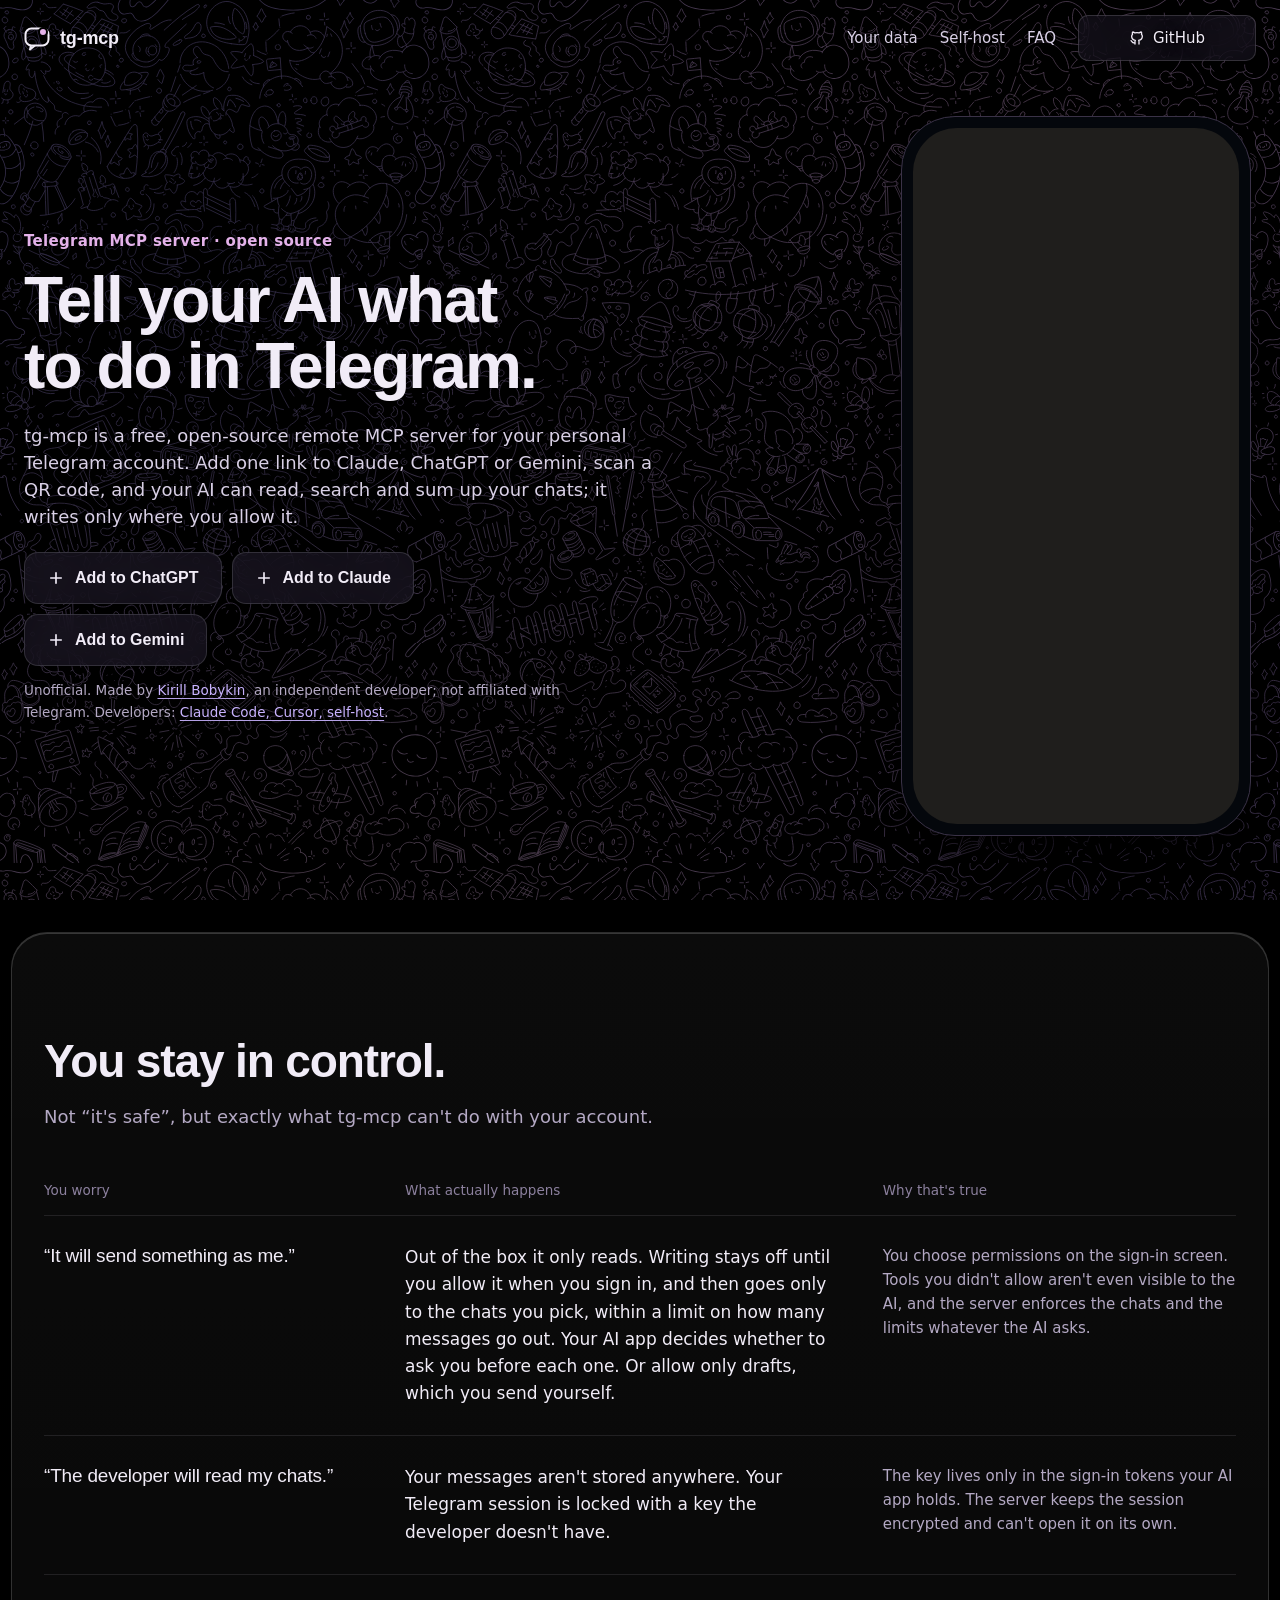
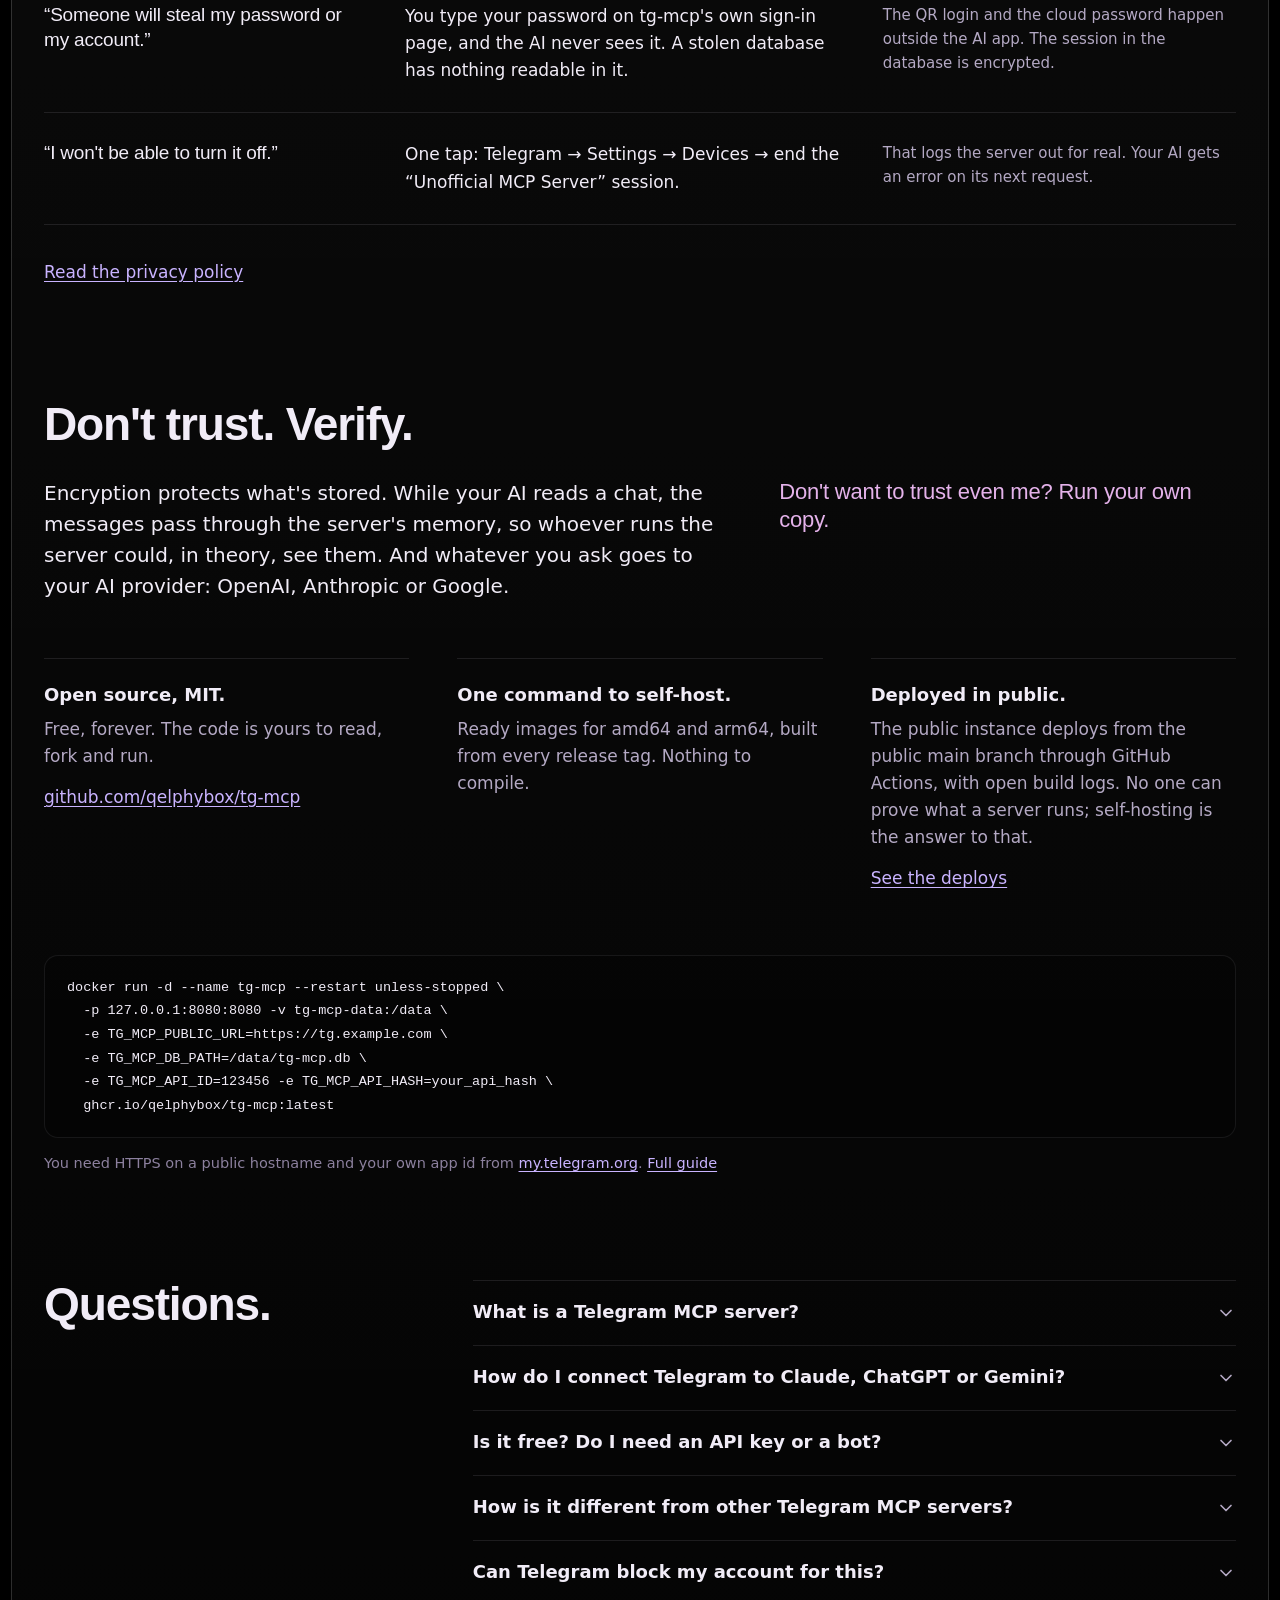
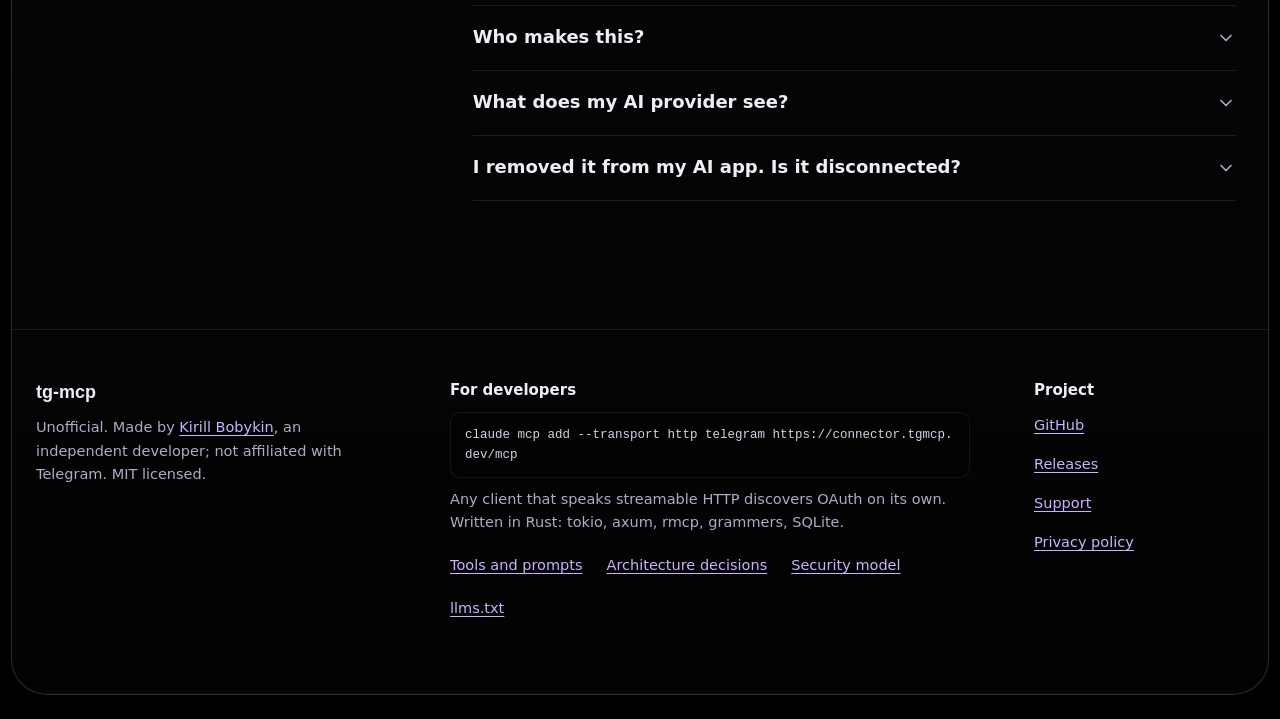
==== commit 6b1bfb49: "Merge pull request #119 from qelphybox/claude/sprint-site Landing: no confirmation page in the copy" ====
--- a/site/index.html
+++ b/site/index.html
@@ -6,9 +6,6 @@
 <title>Telegram MCP server for Claude, ChatGPT and Gemini · tg-mcp</title>
 <meta name="description" content="Open-source Telegram MCP server. Connect your Telegram account to Claude, ChatGPT, Gemini or Cursor: read and search chats, write drafts. QR login, no API keys.">
 <link rel="canonical" href="https://tgmcp.dev/">
-<link rel="alternate" hreflang="en" href="https://tgmcp.dev/">
-<link rel="alternate" hreflang="ru" href="https://tgmcp.dev/ru/">
-<link rel="alternate" hreflang="x-default" href="https://tgmcp.dev/">
 <meta name="robots" content="index, follow, max-image-preview:large">
 <link rel="alternate" type="text/markdown" href="https://tgmcp.dev/llms.txt" title="tg-mcp for AI agents (llms.txt)">
 <meta name="theme-color" content="#000000">
@@ -17,8 +14,6 @@
 <meta property="og:description" content="Hand everyday Telegram chores to your AI: catch up on unread chats, find that one message, draft and send replies where you allow it. Unofficial and open source.">
 <meta property="og:url" content="https://tgmcp.dev/">
 <meta property="og:type" content="website">
-<meta property="og:locale" content="en_US">
-<meta property="og:locale:alternate" content="ru_RU">
 <meta property="og:image" content="https://tgmcp.dev/og.jpg">
 <meta property="og:image:width" content="1200">
 <meta property="og:image:height" content="630">
@@ -206,7 +201,6 @@
 <a href="#control" style="color: #D9D0E6; text-decoration: none; padding: 12px 0">Your data</a>
 <a href="#verify" style="color: #D9D0E6; text-decoration: none; padding: 12px 0">Self-host</a>
 <a href="#faq" style="color: #D9D0E6; text-decoration: none; padding: 12px 0">FAQ</a>
-<span style="display: inline-flex; align-items: center; gap: 6px; color: #8C809E"><span aria-current="page" style="color: #F1ECF7; font-weight: 600">EN</span>/<a href="/ru/" hreflang="ru" lang="ru" aria-label="Русская версия" style="color: #D9D0E6; text-decoration: none; padding: 12px 2px">RU</a></span>
 <a href="https://github.com/qelphybox/tg-mcp" data-repo-link data-umami-event="GitHub" style="display: inline-flex; align-items: center; justify-content: center; box-sizing: border-box; min-width: 178px; gap: 8px; color: #F1ECF7; text-decoration: none; padding: 10px 16px; border: 1px solid rgba(241,236,247,.16); border-radius: 10px; background: rgba(30,25,40,.45); -webkit-backdrop-filter: blur(12px); backdrop-filter: blur(12px);">
 <svg width="16" height="16" viewBox="0 0 24 24" fill="none" stroke="currentColor" stroke-width="2" stroke-linecap="round" stroke-linejoin="round" aria-hidden="true"><path d="M9 19c-4.3 1.4-4.3-2.5-6-3m12 5v-3.5c0-1 .1-1.4-.5-2 2.8-.3 5.5-1.4 5.5-6a4.6 4.6 0 0 0-1.3-3.2 4.2 4.2 0 0 0-.1-3.2s-1.1-.3-3.5 1.3a12.3 12.3 0 0 0-6.2 0C6.5 2.8 5.4 3.1 5.4 3.1a4.2 4.2 0 0 0-.1 3.2A4.6 4.6 0 0 0 4 9.5c0 4.6 2.7 5.7 5.5 6-.6.6-.6 1.2-.5 2V21"></path></svg>
 GitHub
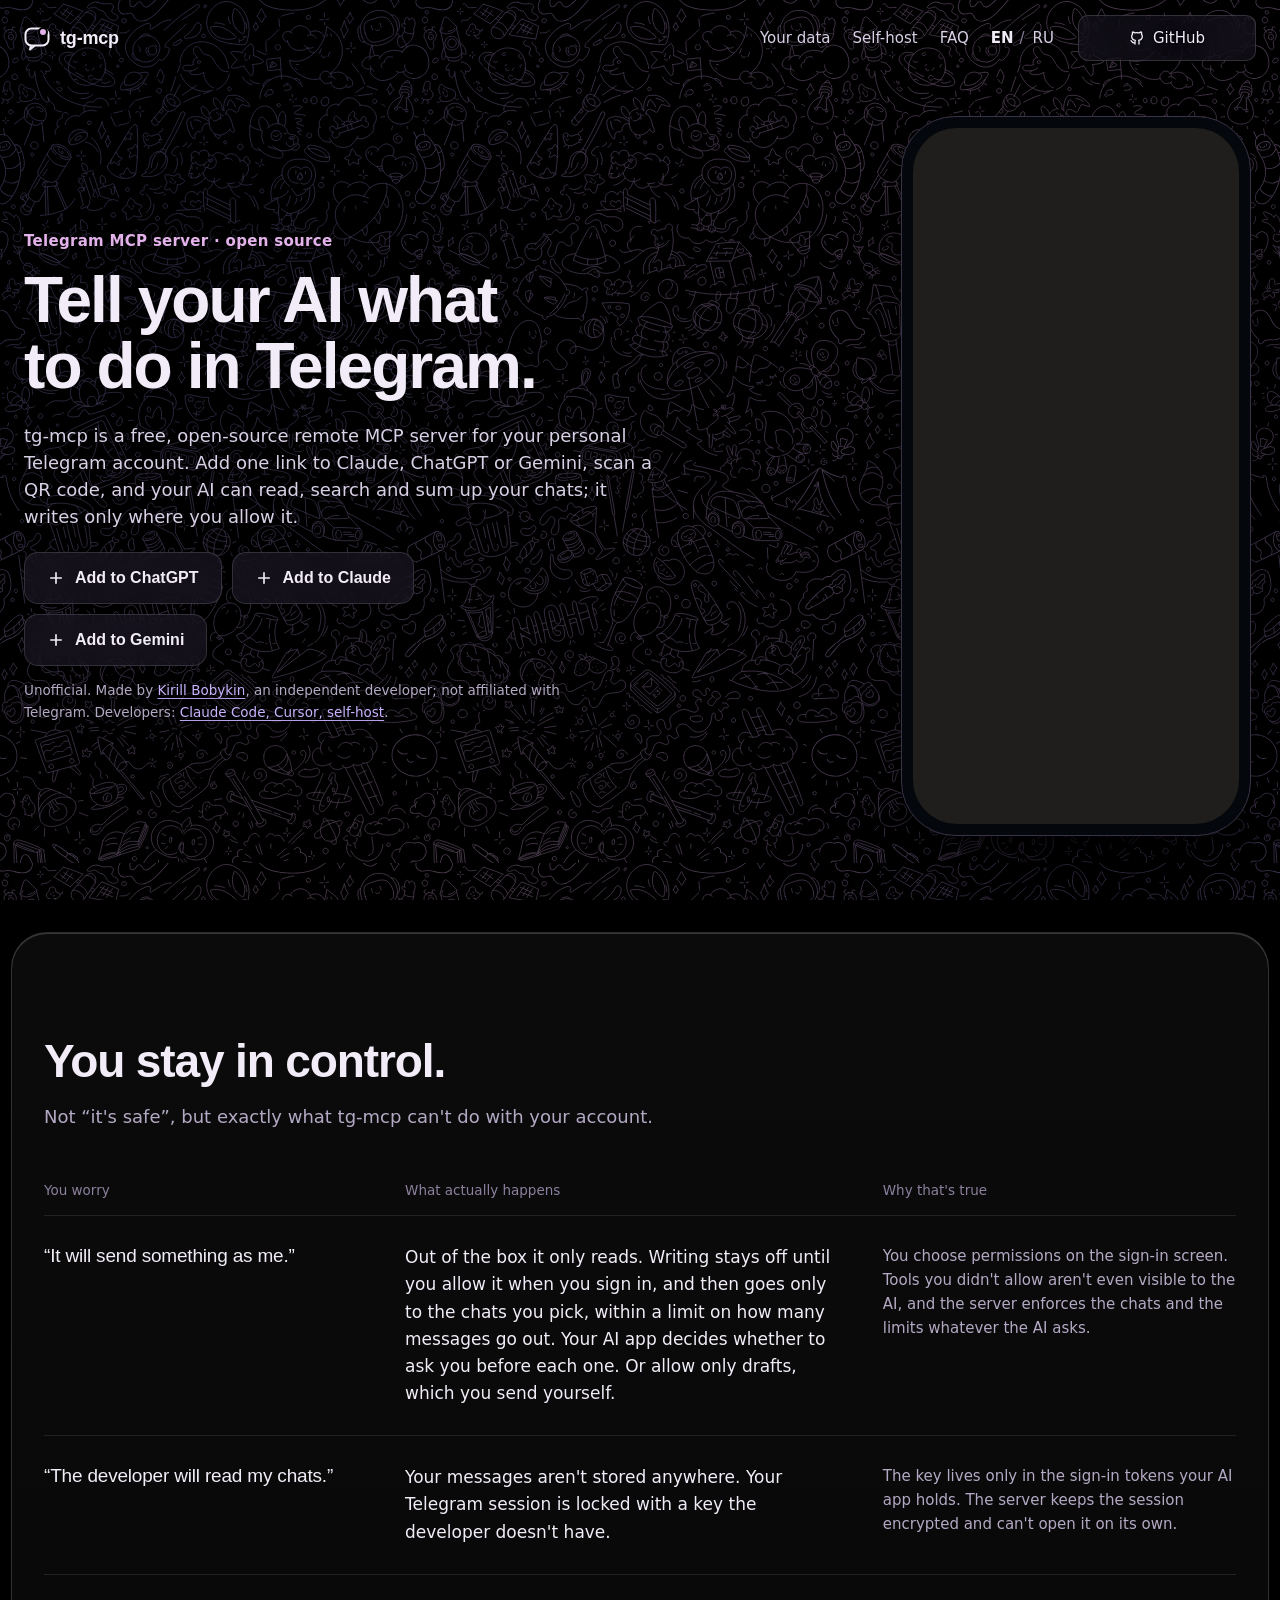
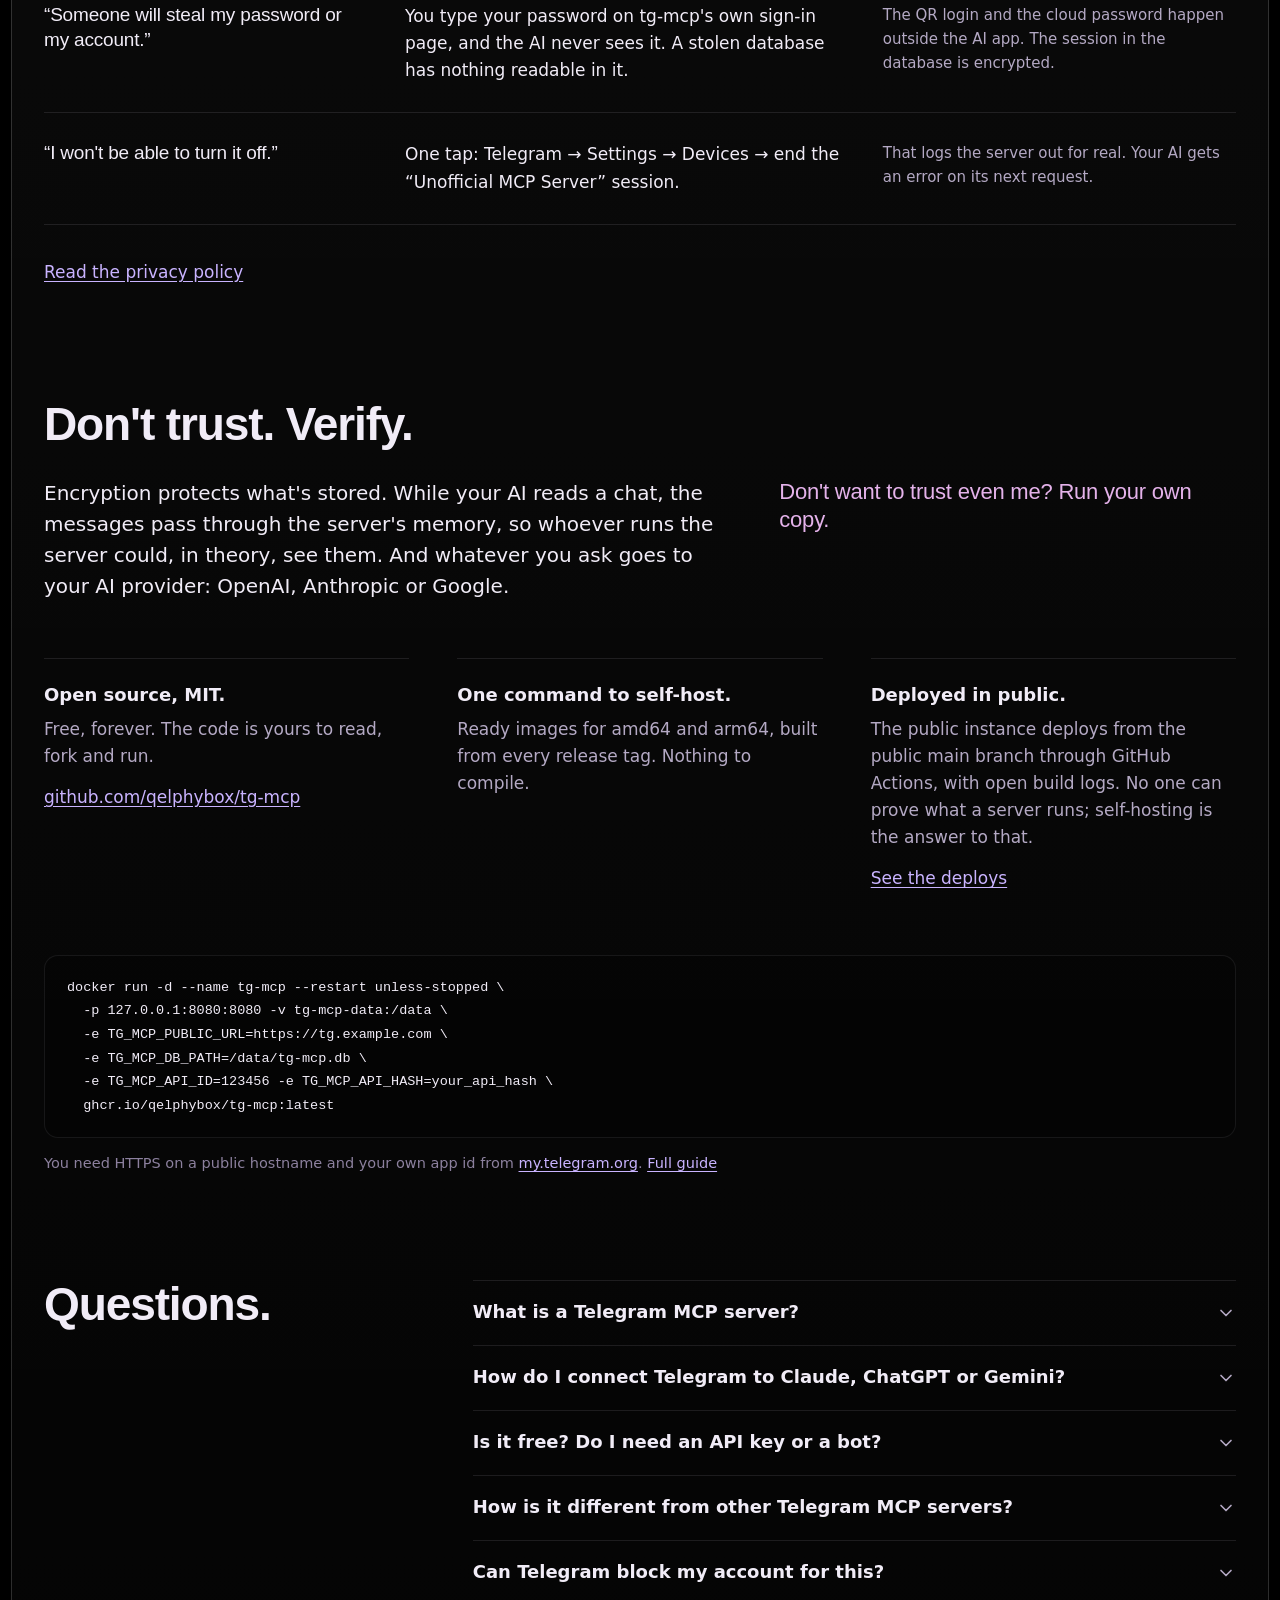
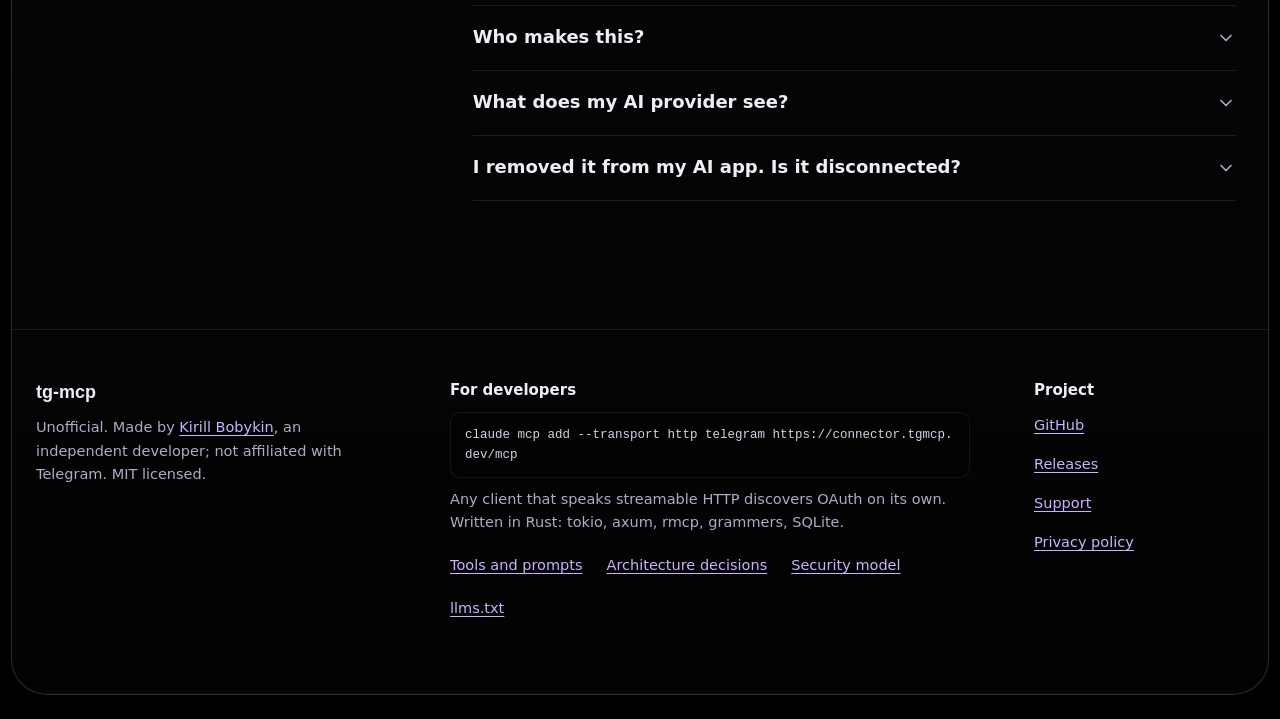
==== commit b8603cfb: "Merge pull request #121 from qelphybox/claude/sprint-site Landing: the page in Russian at /ru/" ====
--- a/site/index.html
+++ b/site/index.html
@@ -6,6 +6,9 @@
 <title>Telegram MCP server for Claude, ChatGPT and Gemini · tg-mcp</title>
 <meta name="description" content="Open-source Telegram MCP server. Connect your Telegram account to Claude, ChatGPT, Gemini or Cursor: read and search chats, write drafts. QR login, no API keys.">
 <link rel="canonical" href="https://tgmcp.dev/">
+<link rel="alternate" hreflang="en" href="https://tgmcp.dev/">
+<link rel="alternate" hreflang="ru" href="https://tgmcp.dev/ru/">
+<link rel="alternate" hreflang="x-default" href="https://tgmcp.dev/">
 <meta name="robots" content="index, follow, max-image-preview:large">
 <link rel="alternate" type="text/markdown" href="https://tgmcp.dev/llms.txt" title="tg-mcp for AI agents (llms.txt)">
 <meta name="theme-color" content="#000000">
@@ -14,6 +17,8 @@
 <meta property="og:description" content="Hand everyday Telegram chores to your AI: catch up on unread chats, find that one message, draft and send replies where you allow it. Unofficial and open source.">
 <meta property="og:url" content="https://tgmcp.dev/">
 <meta property="og:type" content="website">
+<meta property="og:locale" content="en_US">
+<meta property="og:locale:alternate" content="ru_RU">
 <meta property="og:image" content="https://tgmcp.dev/og.jpg">
 <meta property="og:image:width" content="1200">
 <meta property="og:image:height" content="630">
@@ -201,6 +206,7 @@
 <a href="#control" style="color: #D9D0E6; text-decoration: none; padding: 12px 0">Your data</a>
 <a href="#verify" style="color: #D9D0E6; text-decoration: none; padding: 12px 0">Self-host</a>
 <a href="#faq" style="color: #D9D0E6; text-decoration: none; padding: 12px 0">FAQ</a>
+<span style="display: inline-flex; align-items: center; gap: 6px; color: #8C809E"><span aria-current="page" style="color: #F1ECF7; font-weight: 600">EN</span>/<a href="/ru/" hreflang="ru" lang="ru" aria-label="Русская версия" style="color: #D9D0E6; text-decoration: none; padding: 12px 2px">RU</a></span>
 <a href="https://github.com/qelphybox/tg-mcp" data-repo-link data-umami-event="GitHub" style="display: inline-flex; align-items: center; justify-content: center; box-sizing: border-box; min-width: 178px; gap: 8px; color: #F1ECF7; text-decoration: none; padding: 10px 16px; border: 1px solid rgba(241,236,247,.16); border-radius: 10px; background: rgba(30,25,40,.45); -webkit-backdrop-filter: blur(12px); backdrop-filter: blur(12px);">
 <svg width="16" height="16" viewBox="0 0 24 24" fill="none" stroke="currentColor" stroke-width="2" stroke-linecap="round" stroke-linejoin="round" aria-hidden="true"><path d="M9 19c-4.3 1.4-4.3-2.5-6-3m12 5v-3.5c0-1 .1-1.4-.5-2 2.8-.3 5.5-1.4 5.5-6a4.6 4.6 0 0 0-1.3-3.2 4.2 4.2 0 0 0-.1-3.2s-1.1-.3-3.5 1.3a12.3 12.3 0 0 0-6.2 0C6.5 2.8 5.4 3.1 5.4 3.1a4.2 4.2 0 0 0-.1 3.2A4.6 4.6 0 0 0 4 9.5c0 4.6 2.7 5.7 5.5 6-.6.6-.6 1.2-.5 2V21"></path></svg>
 GitHub
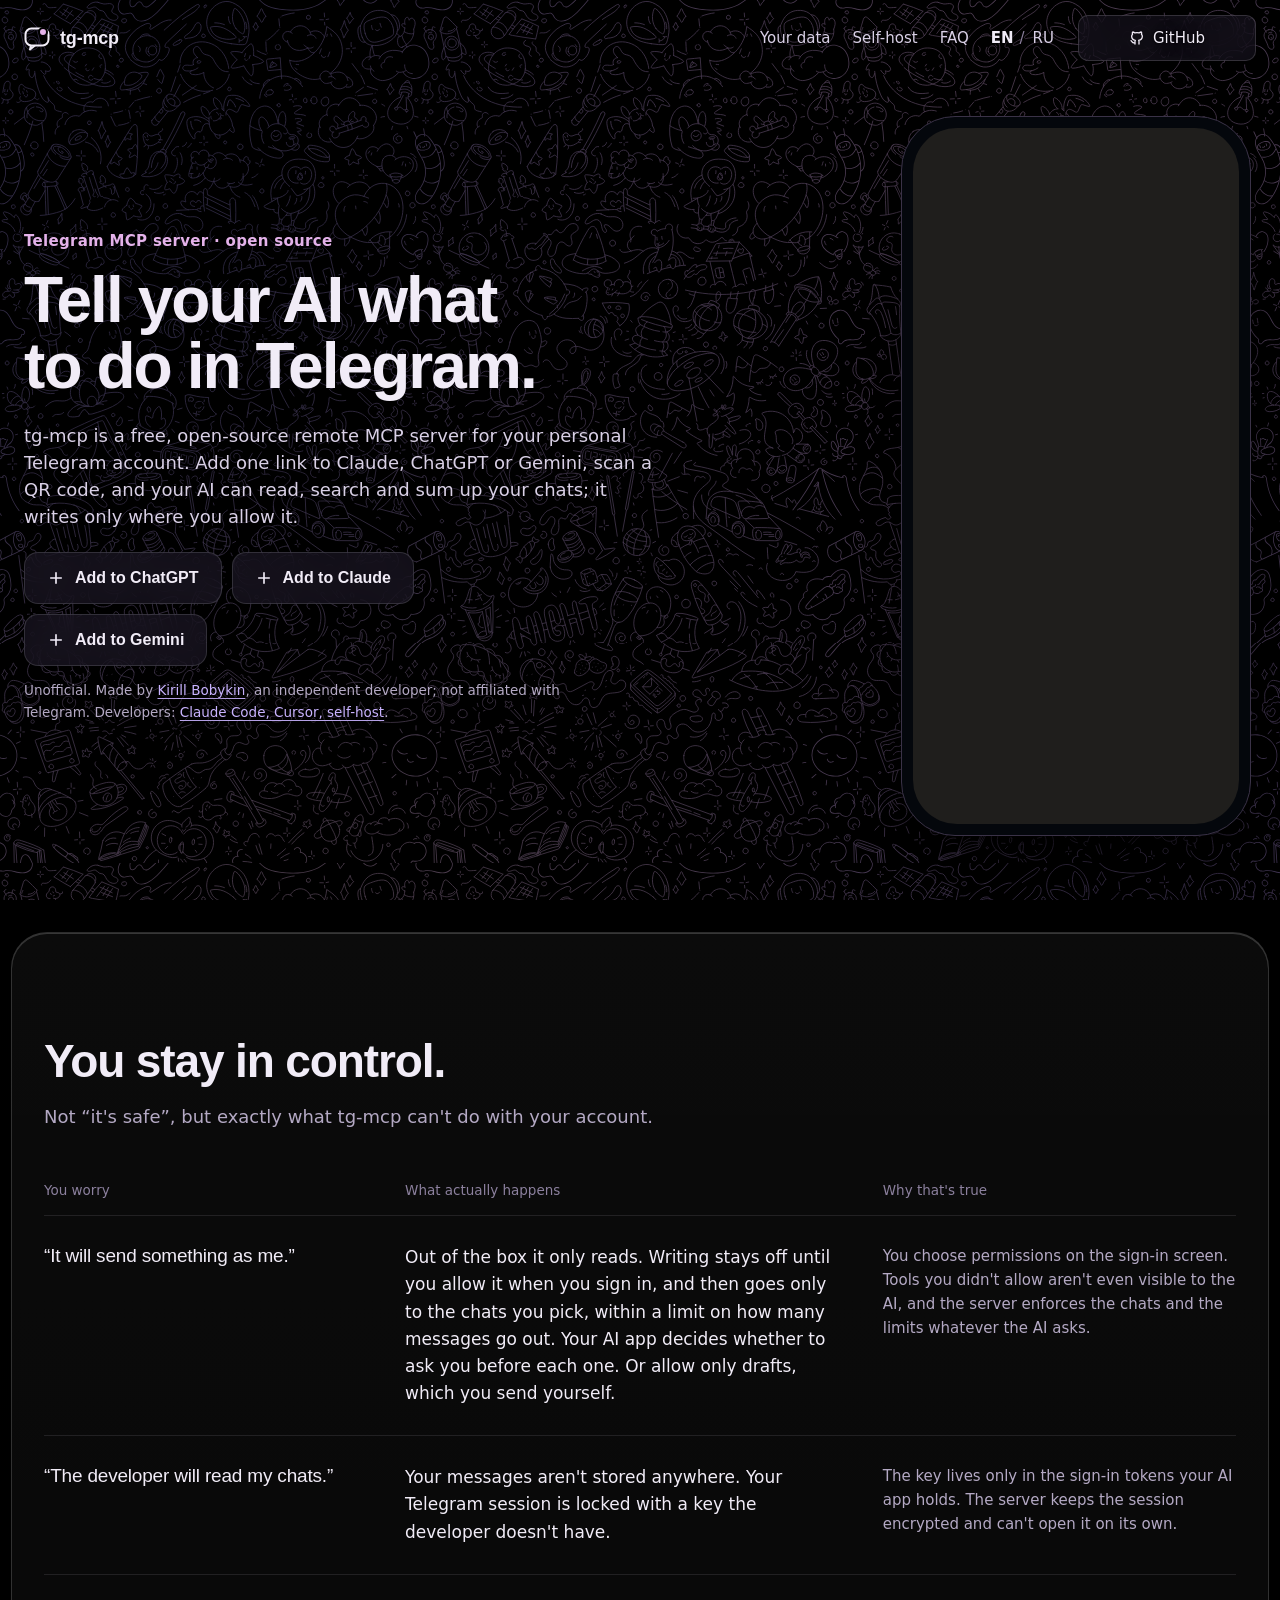
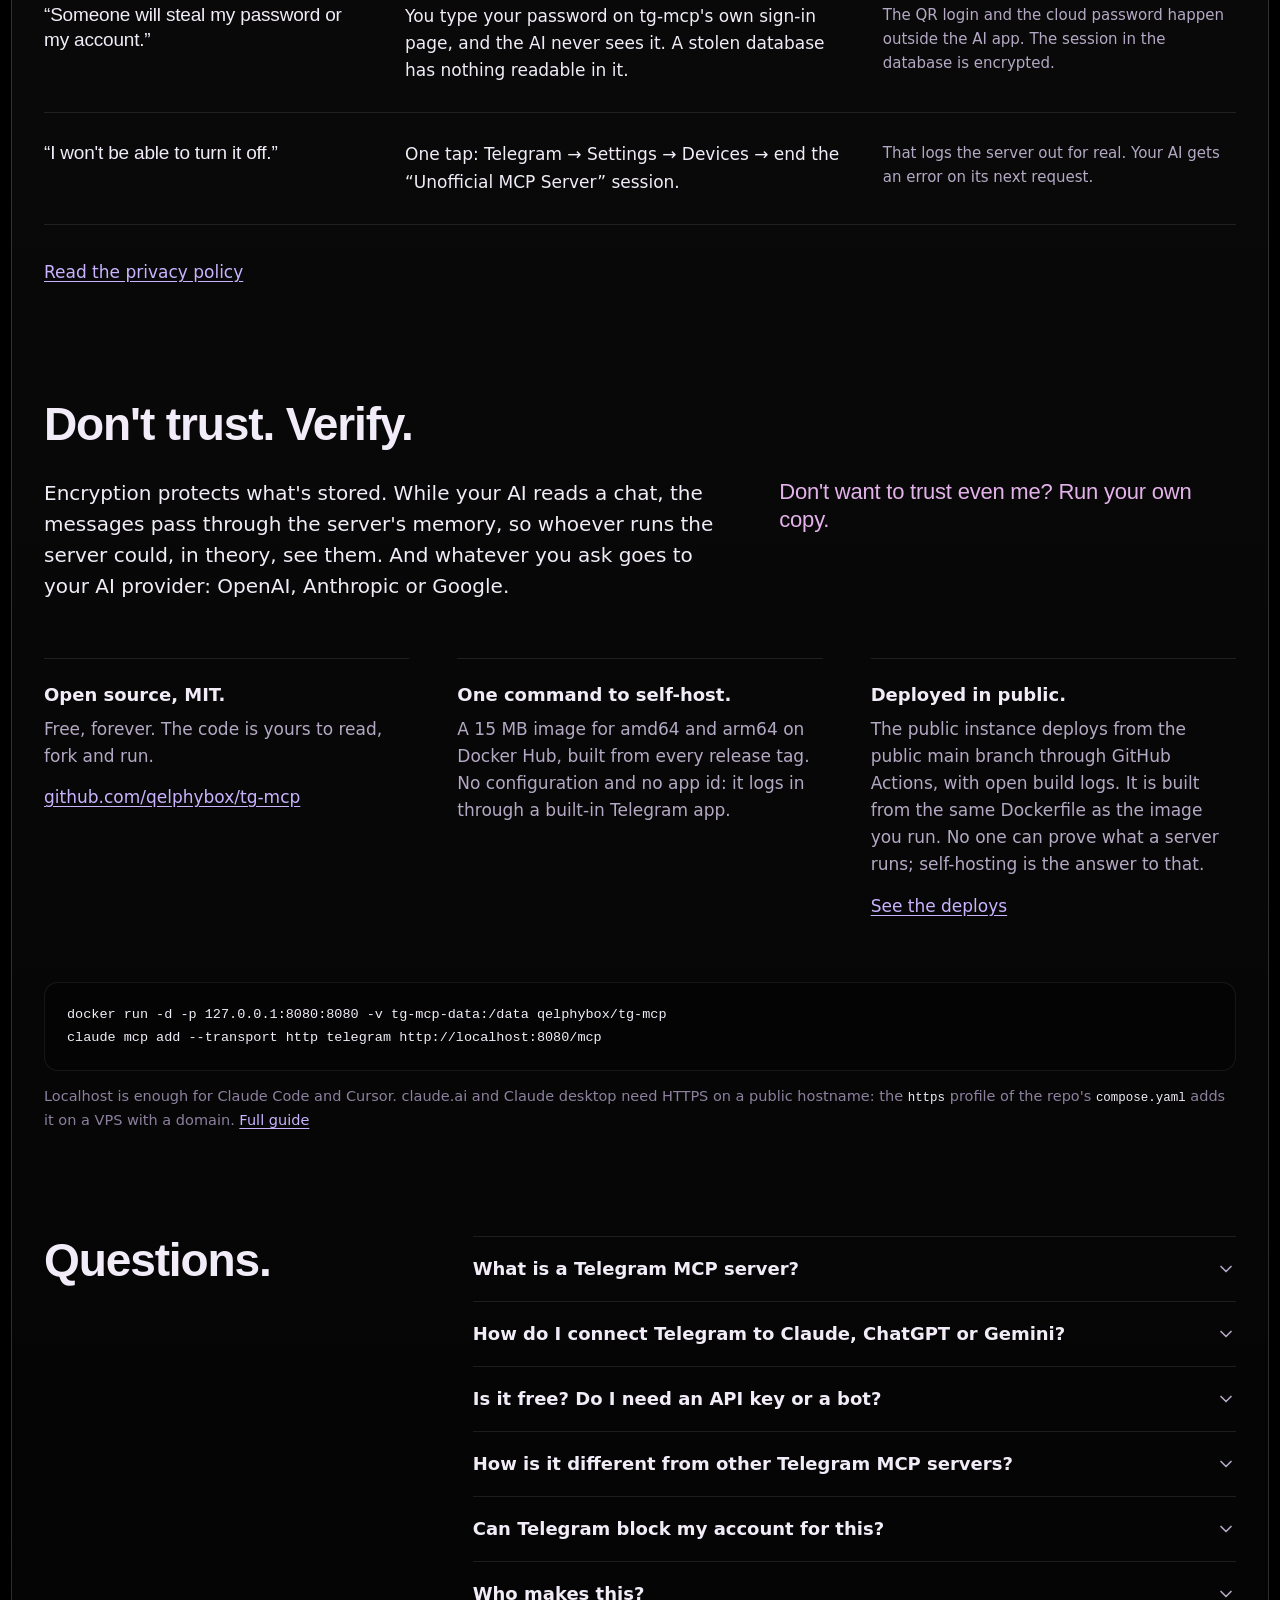
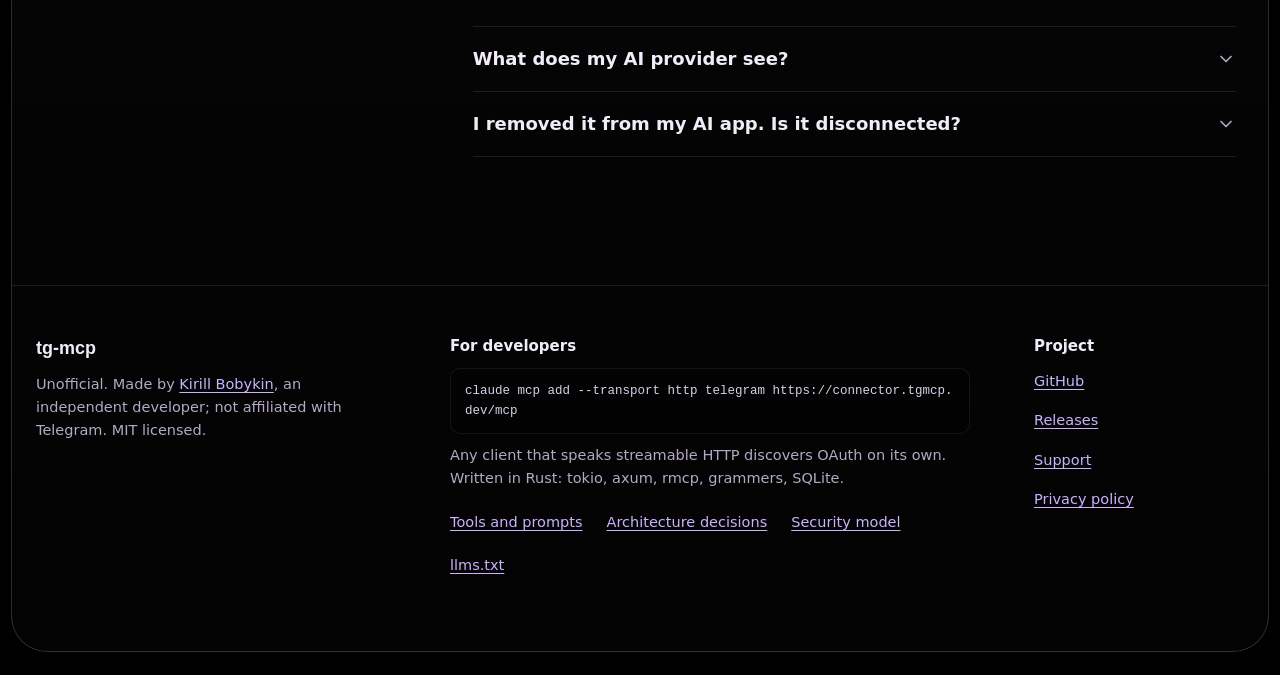
==== commit e9fab385: "Self-hosting docs around the one-line docker run (#107) README's Self-hosting section leads with   d" ====
--- a/site/index.html
+++ b/site/index.html
@@ -143,7 +143,7 @@
      "name": "Is it free? Do I need an API key or a bot?",
      "acceptedAnswer": {
       "@type": "Answer",
-      "text": "It's free: no sign-up, no payment and no API key. It logs in to your own account with a QR code, like Telegram Desktop does, and works with your real chats, not a bot's. You need your own app id from my.telegram.org only to run your own copy."
+      "text": "It's free: no sign-up, no payment and no API key. It logs in to your own account with a QR code, like Telegram Desktop does, and works with your real chats, not a bot's."
      }
     },
     {
@@ -430,16 +430,12 @@
 </div>
 <ul style="margin: 56px 0 0; padding: 0; list-style: none; display: grid; grid-template-columns: repeat(auto-fit, minmax(min(100%, 300px), 1fr)); gap: 0 48px">
 <li style="padding: 22px 0; border-top: 1px solid rgba(241,236,247,.1); display: flex; flex-direction: column; gap: 6px"><strong style="font-size: 18px">Open source, MIT.</strong><span style="color: #B4A9C4">Free, forever. The code is yours to read, fork and run.</span><a href="https://github.com/qelphybox/tg-mcp" style="align-self: flex-start; padding: 8px 0">github.com/qelphybox/tg-mcp</a></li>
-<li style="padding: 22px 0; border-top: 1px solid rgba(241,236,247,.1); display: flex; flex-direction: column; gap: 6px"><strong style="font-size: 18px">One command to self-host.</strong><span style="color: #B4A9C4">Ready images for amd64 and arm64, built from every release tag. Nothing to compile.</span></li>
-<li style="padding: 22px 0; border-top: 1px solid rgba(241,236,247,.1); display: flex; flex-direction: column; gap: 6px"><strong style="font-size: 18px">Deployed in public.</strong><span style="color: #B4A9C4">The public instance deploys from the public main branch through GitHub Actions, with open build logs. No one can prove what a server runs; self-hosting is the answer to that.</span><a href="https://github.com/qelphybox/tg-mcp/actions" style="align-self: flex-start; padding: 8px 0">See the deploys</a></li>
+<li style="padding: 22px 0; border-top: 1px solid rgba(241,236,247,.1); display: flex; flex-direction: column; gap: 6px"><strong style="font-size: 18px">One command to self-host.</strong><span style="color: #B4A9C4">A 15 MB image for amd64 and arm64 on Docker Hub, built from every release tag. No configuration and no app id: it logs in through a built-in Telegram app.</span></li>
+<li style="padding: 22px 0; border-top: 1px solid rgba(241,236,247,.1); display: flex; flex-direction: column; gap: 6px"><strong style="font-size: 18px">Deployed in public.</strong><span style="color: #B4A9C4">The public instance deploys from the public main branch through GitHub Actions, with open build logs. It is built from the same Dockerfile as the image you run. No one can prove what a server runs; self-hosting is the answer to that.</span><a href="https://github.com/qelphybox/tg-mcp/actions" style="align-self: flex-start; padding: 8px 0">See the deploys</a></li>
 </ul>
-<pre style="margin: 32px 0 0; background: rgba(0,0,0,.28); border: 1px solid rgba(241,236,247,.08); border-radius: 14px; padding: 20px 22px; font-size: 13.5px; line-height: 1.75; color: #F1ECF7; white-space: pre-wrap; word-break: break-word">docker run -d --name tg-mcp --restart unless-stopped \
-  -p 127.0.0.1:8080:8080 -v tg-mcp-data:/data \
-  -e TG_MCP_PUBLIC_URL=https://tg.example.com \
-  -e TG_MCP_DB_PATH=/data/tg-mcp.db \
-  -e TG_MCP_API_ID=123456 -e TG_MCP_API_HASH=your_api_hash \
-  ghcr.io/qelphybox/tg-mcp:latest</pre>
-<p style="margin: 14px 0 0; font-size: 14.5px; color: #8C809E">You need HTTPS on a public hostname and your own app id from <a href="https://my.telegram.org/apps">my.telegram.org</a>. <a href="https://github.com/qelphybox/tg-mcp#self-hosting">Full guide</a></p>
+<pre style="margin: 32px 0 0; background: rgba(0,0,0,.28); border: 1px solid rgba(241,236,247,.08); border-radius: 14px; padding: 20px 22px; font-size: 13.5px; line-height: 1.75; color: #F1ECF7; white-space: pre-wrap; word-break: break-word">docker run -d -p 127.0.0.1:8080:8080 -v tg-mcp-data:/data qelphybox/tg-mcp
+claude mcp add --transport http telegram http://localhost:8080/mcp</pre>
+<p style="margin: 14px 0 0; font-size: 14.5px; color: #8C809E">Localhost is enough for Claude Code and Cursor. claude.ai and Claude desktop need HTTPS on a public hostname: the <code>https</code> profile of the repo's <code>compose.yaml</code> adds it on a VPS with a domain. <a href="https://github.com/qelphybox/tg-mcp#self-hosting">Full guide</a></p>
 </section>
 
 <section id="faq" style="max-width: 1240px; margin: 0 auto; padding: 104px 32px 104px; display: flex; flex-wrap: wrap; gap: 24px 64px">
@@ -455,7 +451,7 @@
 </details>
 <details style="border-top: 1px solid rgba(241,236,247,.1)">
 <summary style="display: flex; align-items: center; justify-content: space-between; gap: 16px; min-height: 64px; cursor: pointer; font-weight: 600; font-size: 18px; list-style: none">Is it free? Do I need an API key or a bot?<svg class="chev" width="20" height="20" viewBox="0 0 24 24" fill="none" stroke="#B4A9C4" stroke-width="2" stroke-linecap="round" stroke-linejoin="round" aria-hidden="true" style="flex: none"><path d="m6 9 6 6 6-6"></path></svg></summary>
-<p style="margin: 0 0 24px; max-width: 64ch; color: #D9D0E6">It's free: no sign-up, no payment and no API key. It logs in to your own account with a QR code, like Telegram Desktop does, and works with your real chats, not a bot's. You need your own app id from my.telegram.org only to run your own copy.</p>
+<p style="margin: 0 0 24px; max-width: 64ch; color: #D9D0E6">It's free: no sign-up, no payment and no API key. It logs in to your own account with a QR code, like Telegram Desktop does, and works with your real chats, not a bot's.</p>
 </details>
 <details style="border-top: 1px solid rgba(241,236,247,.1)">
 <summary style="display: flex; align-items: center; justify-content: space-between; gap: 16px; min-height: 64px; cursor: pointer; font-weight: 600; font-size: 18px; list-style: none">How is it different from other Telegram MCP servers?<svg class="chev" width="20" height="20" viewBox="0 0 24 24" fill="none" stroke="#B4A9C4" stroke-width="2" stroke-linecap="round" stroke-linejoin="round" aria-hidden="true" style="flex: none"><path d="m6 9 6 6 6-6"></path></svg></summary>
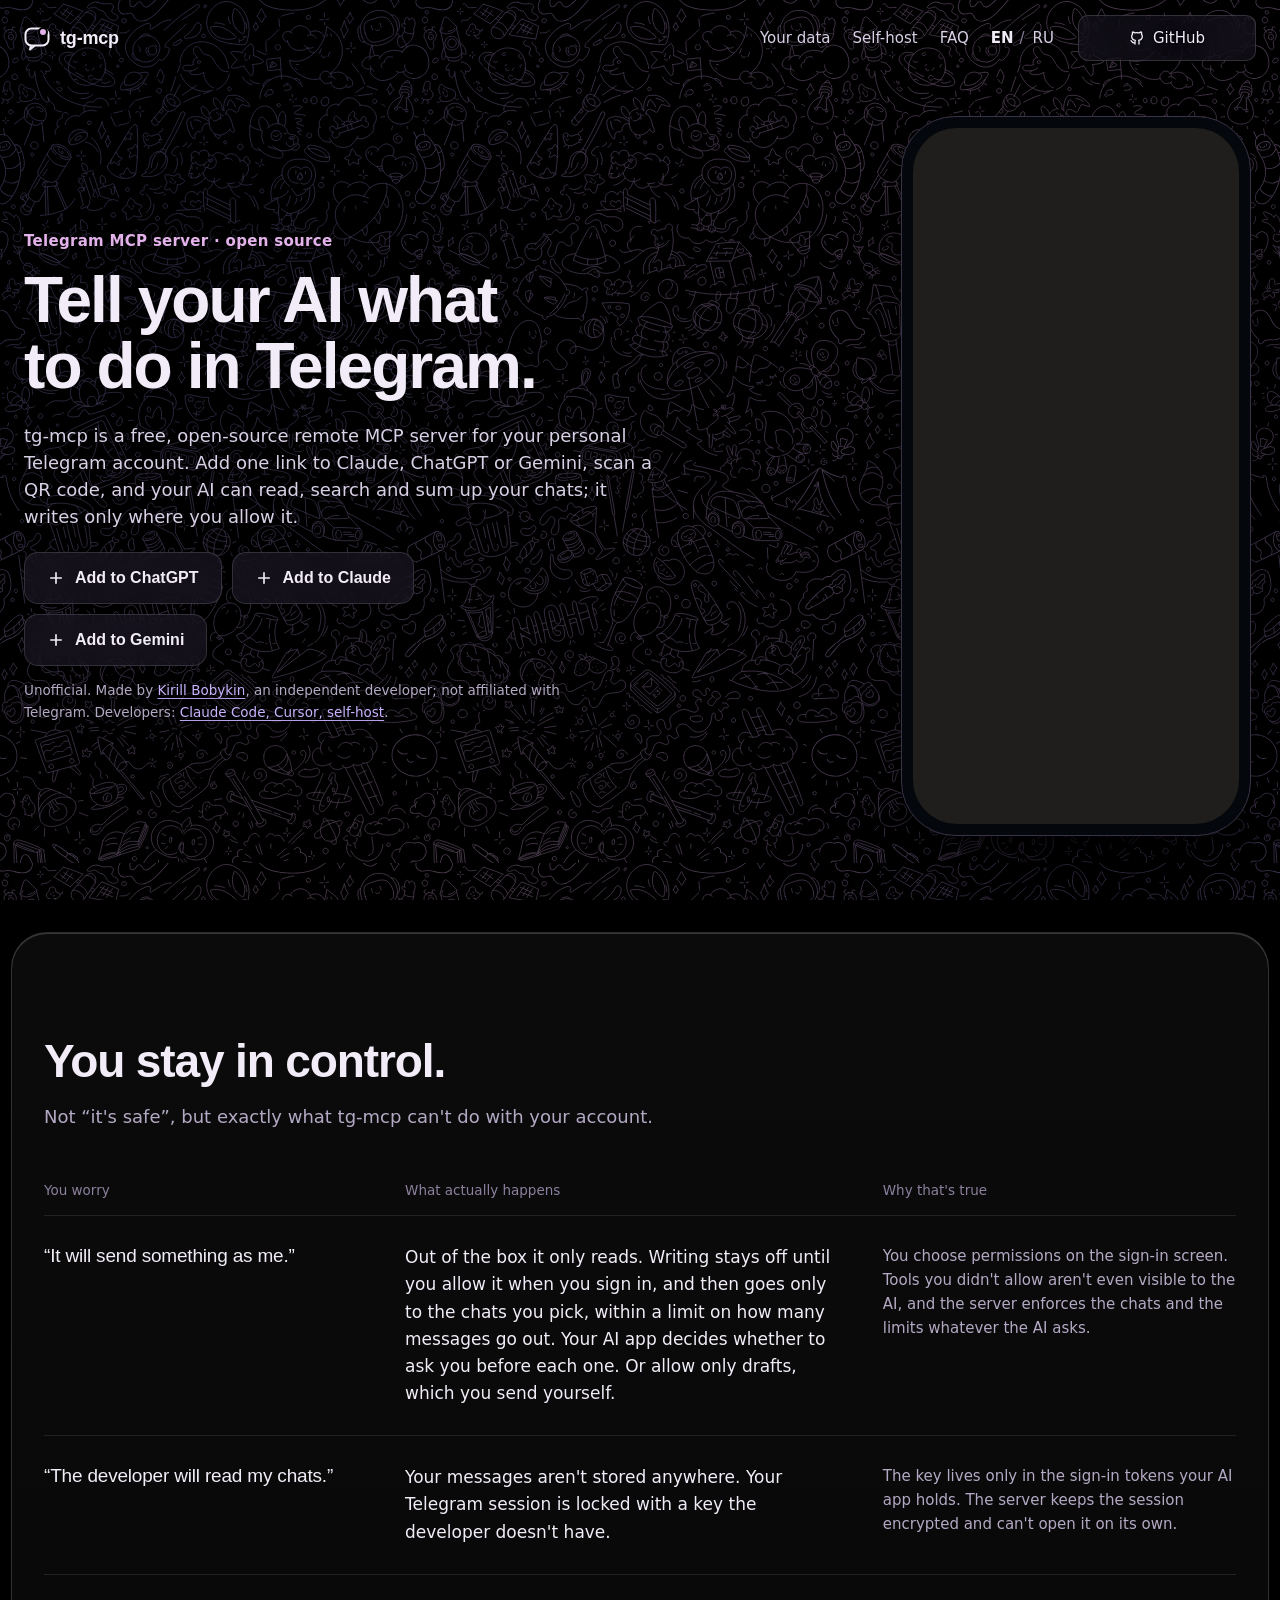
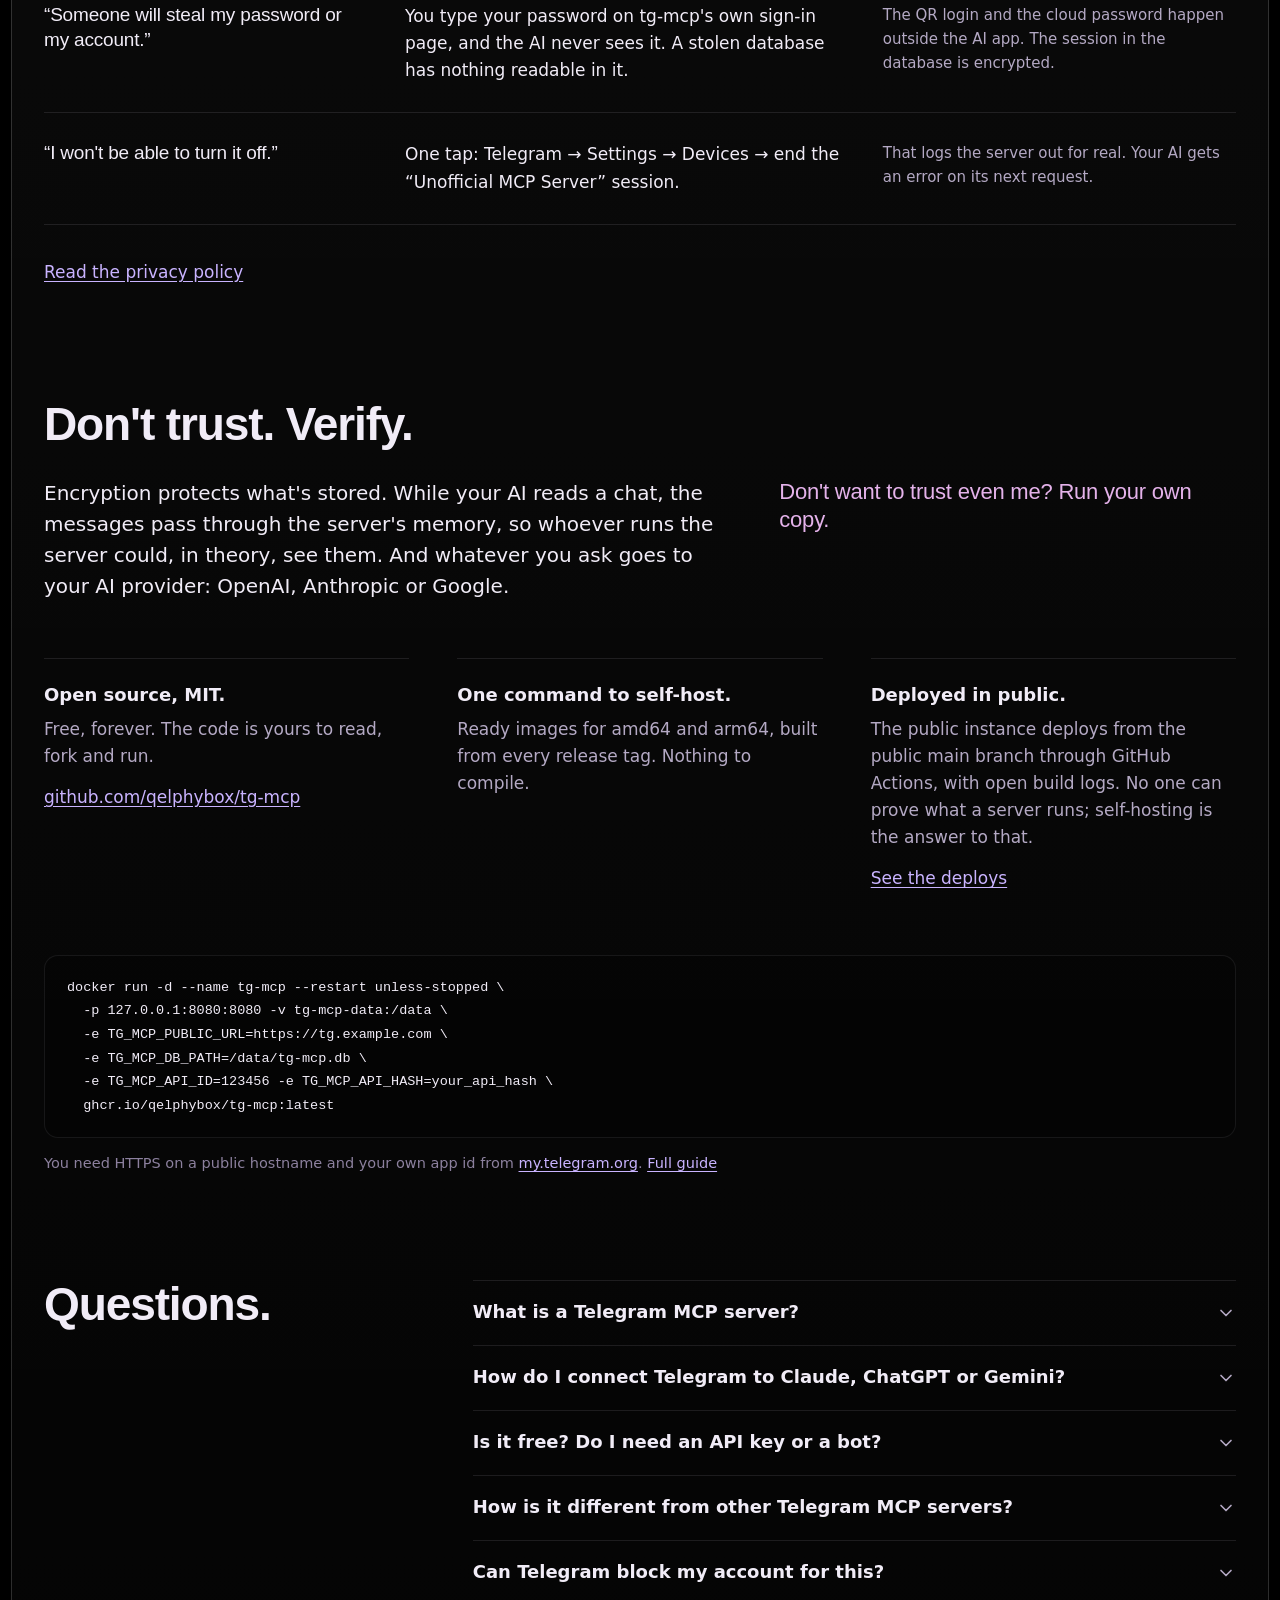
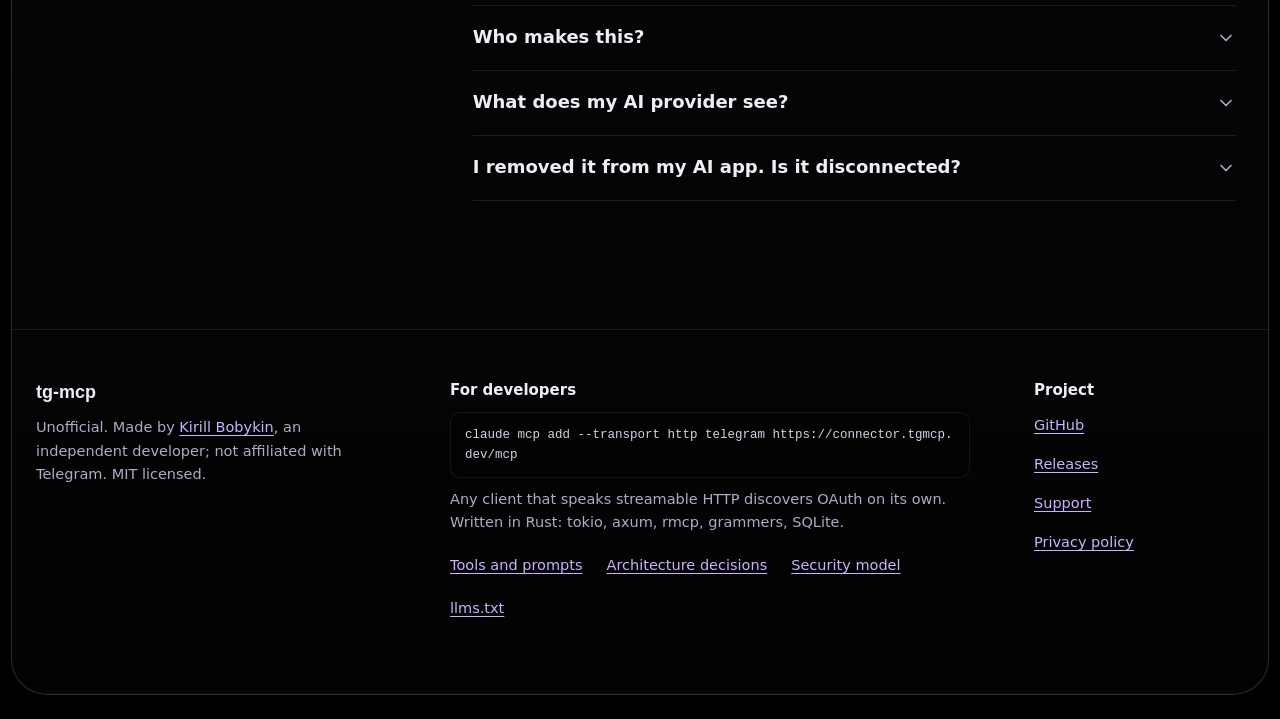
==== commit fb1564bb: "Merge remote-tracking branch 'origin/main' into claude/sprint-tools" ====
--- a/site/index.html
+++ b/site/index.html
@@ -143,7 +143,7 @@
      "name": "Is it free? Do I need an API key or a bot?",
      "acceptedAnswer": {
       "@type": "Answer",
-      "text": "It's free: no sign-up, no payment and no API key. It logs in to your own account with a QR code, like Telegram Desktop does, and works with your real chats, not a bot's."
+      "text": "It's free: no sign-up, no payment and no API key. It logs in to your own account with a QR code, like Telegram Desktop does, and works with your real chats, not a bot's. You need your own app id from my.telegram.org only to run your own copy."
      }
     },
     {
@@ -430,12 +430,16 @@
 </div>
 <ul style="margin: 56px 0 0; padding: 0; list-style: none; display: grid; grid-template-columns: repeat(auto-fit, minmax(min(100%, 300px), 1fr)); gap: 0 48px">
 <li style="padding: 22px 0; border-top: 1px solid rgba(241,236,247,.1); display: flex; flex-direction: column; gap: 6px"><strong style="font-size: 18px">Open source, MIT.</strong><span style="color: #B4A9C4">Free, forever. The code is yours to read, fork and run.</span><a href="https://github.com/qelphybox/tg-mcp" style="align-self: flex-start; padding: 8px 0">github.com/qelphybox/tg-mcp</a></li>
-<li style="padding: 22px 0; border-top: 1px solid rgba(241,236,247,.1); display: flex; flex-direction: column; gap: 6px"><strong style="font-size: 18px">One command to self-host.</strong><span style="color: #B4A9C4">A 15 MB image for amd64 and arm64 on Docker Hub, built from every release tag. No configuration and no app id: it logs in through a built-in Telegram app.</span></li>
-<li style="padding: 22px 0; border-top: 1px solid rgba(241,236,247,.1); display: flex; flex-direction: column; gap: 6px"><strong style="font-size: 18px">Deployed in public.</strong><span style="color: #B4A9C4">The public instance deploys from the public main branch through GitHub Actions, with open build logs. It is built from the same Dockerfile as the image you run. No one can prove what a server runs; self-hosting is the answer to that.</span><a href="https://github.com/qelphybox/tg-mcp/actions" style="align-self: flex-start; padding: 8px 0">See the deploys</a></li>
+<li style="padding: 22px 0; border-top: 1px solid rgba(241,236,247,.1); display: flex; flex-direction: column; gap: 6px"><strong style="font-size: 18px">One command to self-host.</strong><span style="color: #B4A9C4">Ready images for amd64 and arm64, built from every release tag. Nothing to compile.</span></li>
+<li style="padding: 22px 0; border-top: 1px solid rgba(241,236,247,.1); display: flex; flex-direction: column; gap: 6px"><strong style="font-size: 18px">Deployed in public.</strong><span style="color: #B4A9C4">The public instance deploys from the public main branch through GitHub Actions, with open build logs. No one can prove what a server runs; self-hosting is the answer to that.</span><a href="https://github.com/qelphybox/tg-mcp/actions" style="align-self: flex-start; padding: 8px 0">See the deploys</a></li>
 </ul>
-<pre style="margin: 32px 0 0; background: rgba(0,0,0,.28); border: 1px solid rgba(241,236,247,.08); border-radius: 14px; padding: 20px 22px; font-size: 13.5px; line-height: 1.75; color: #F1ECF7; white-space: pre-wrap; word-break: break-word">docker run -d -p 127.0.0.1:8080:8080 -v tg-mcp-data:/data qelphybox/tg-mcp
-claude mcp add --transport http telegram http://localhost:8080/mcp</pre>
-<p style="margin: 14px 0 0; font-size: 14.5px; color: #8C809E">Localhost is enough for Claude Code and Cursor. claude.ai and Claude desktop need HTTPS on a public hostname: the <code>https</code> profile of the repo's <code>compose.yaml</code> adds it on a VPS with a domain. <a href="https://github.com/qelphybox/tg-mcp#self-hosting">Full guide</a></p>
+<pre style="margin: 32px 0 0; background: rgba(0,0,0,.28); border: 1px solid rgba(241,236,247,.08); border-radius: 14px; padding: 20px 22px; font-size: 13.5px; line-height: 1.75; color: #F1ECF7; white-space: pre-wrap; word-break: break-word">docker run -d --name tg-mcp --restart unless-stopped \
+  -p 127.0.0.1:8080:8080 -v tg-mcp-data:/data \
+  -e TG_MCP_PUBLIC_URL=https://tg.example.com \
+  -e TG_MCP_DB_PATH=/data/tg-mcp.db \
+  -e TG_MCP_API_ID=123456 -e TG_MCP_API_HASH=your_api_hash \
+  ghcr.io/qelphybox/tg-mcp:latest</pre>
+<p style="margin: 14px 0 0; font-size: 14.5px; color: #8C809E">You need HTTPS on a public hostname and your own app id from <a href="https://my.telegram.org/apps">my.telegram.org</a>. <a href="https://github.com/qelphybox/tg-mcp#self-hosting">Full guide</a></p>
 </section>
 
 <section id="faq" style="max-width: 1240px; margin: 0 auto; padding: 104px 32px 104px; display: flex; flex-wrap: wrap; gap: 24px 64px">
@@ -451,7 +455,7 @@
 </details>
 <details style="border-top: 1px solid rgba(241,236,247,.1)">
 <summary style="display: flex; align-items: center; justify-content: space-between; gap: 16px; min-height: 64px; cursor: pointer; font-weight: 600; font-size: 18px; list-style: none">Is it free? Do I need an API key or a bot?<svg class="chev" width="20" height="20" viewBox="0 0 24 24" fill="none" stroke="#B4A9C4" stroke-width="2" stroke-linecap="round" stroke-linejoin="round" aria-hidden="true" style="flex: none"><path d="m6 9 6 6 6-6"></path></svg></summary>
-<p style="margin: 0 0 24px; max-width: 64ch; color: #D9D0E6">It's free: no sign-up, no payment and no API key. It logs in to your own account with a QR code, like Telegram Desktop does, and works with your real chats, not a bot's.</p>
+<p style="margin: 0 0 24px; max-width: 64ch; color: #D9D0E6">It's free: no sign-up, no payment and no API key. It logs in to your own account with a QR code, like Telegram Desktop does, and works with your real chats, not a bot's. You need your own app id from my.telegram.org only to run your own copy.</p>
 </details>
 <details style="border-top: 1px solid rgba(241,236,247,.1)">
 <summary style="display: flex; align-items: center; justify-content: space-between; gap: 16px; min-height: 64px; cursor: pointer; font-weight: 600; font-size: 18px; list-style: none">How is it different from other Telegram MCP servers?<svg class="chev" width="20" height="20" viewBox="0 0 24 24" fill="none" stroke="#B4A9C4" stroke-width="2" stroke-linecap="round" stroke-linejoin="round" aria-hidden="true" style="flex: none"><path d="m6 9 6 6 6-6"></path></svg></summary>
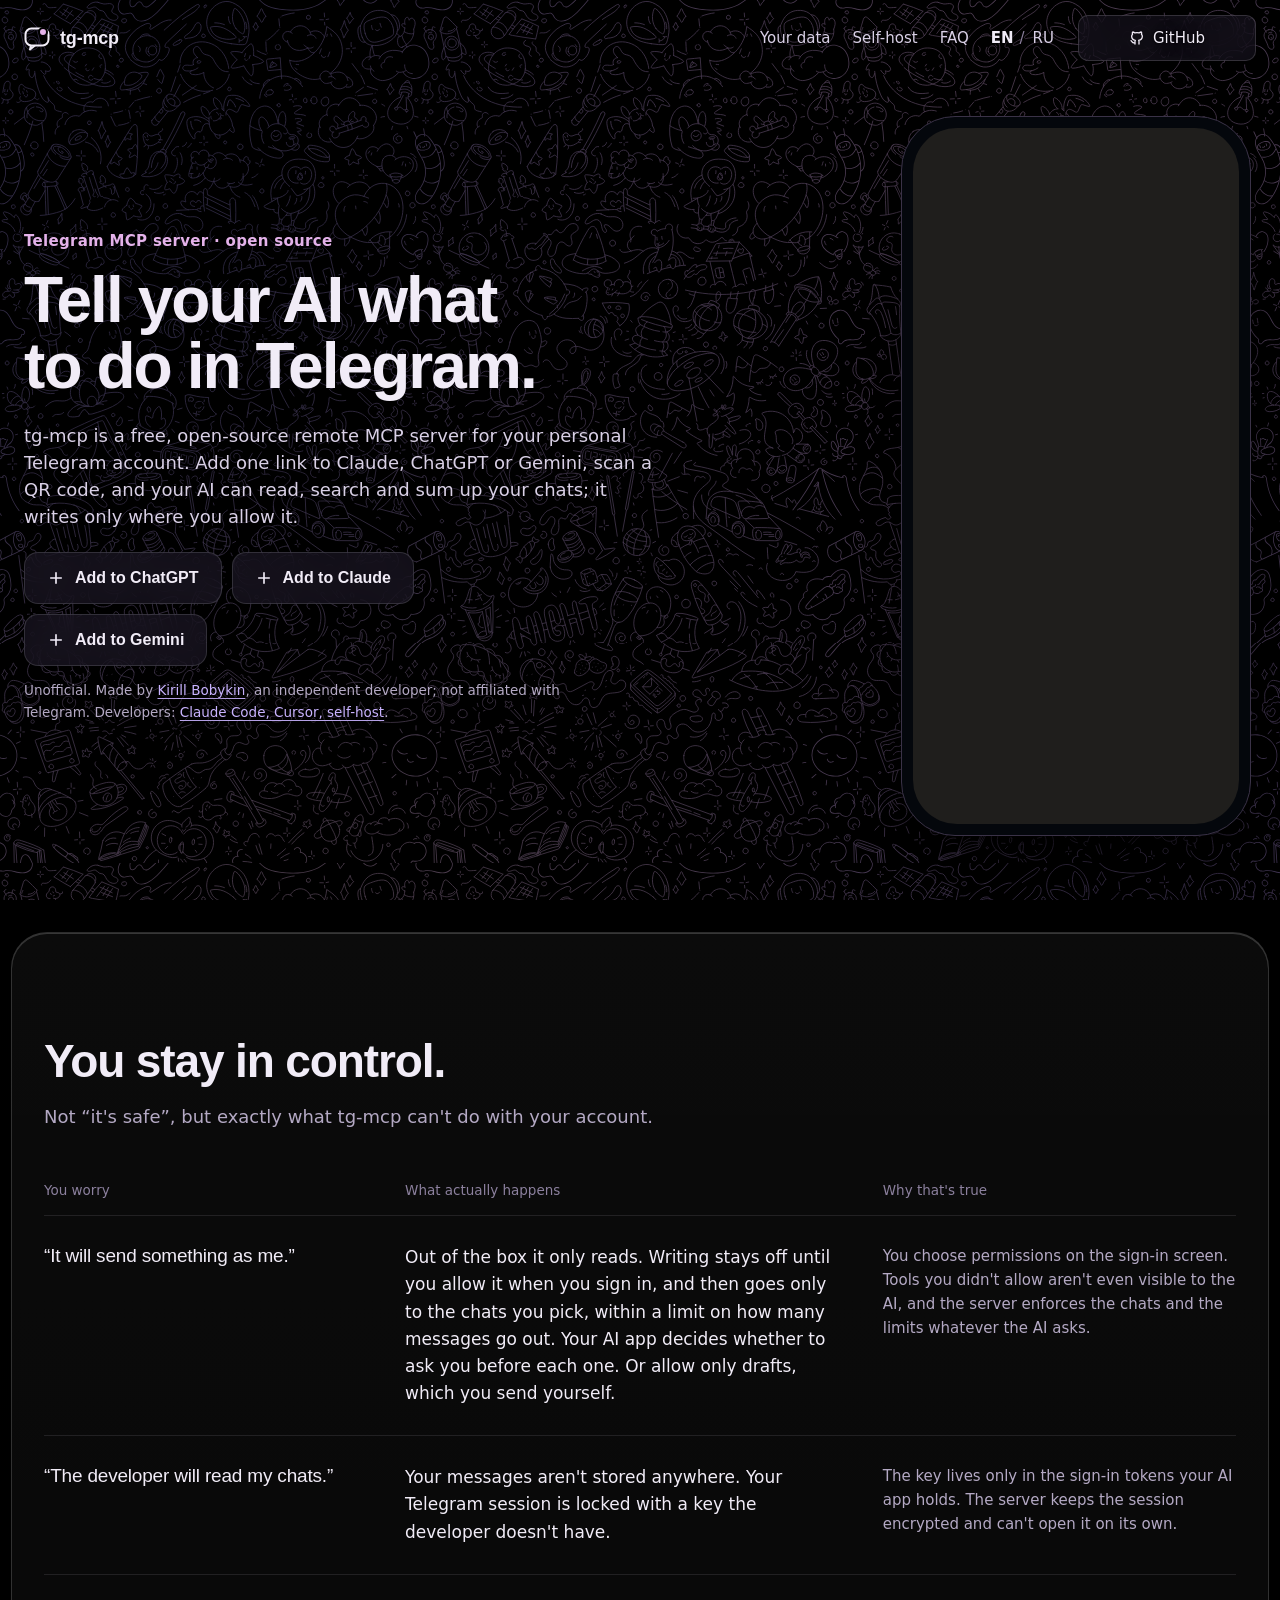
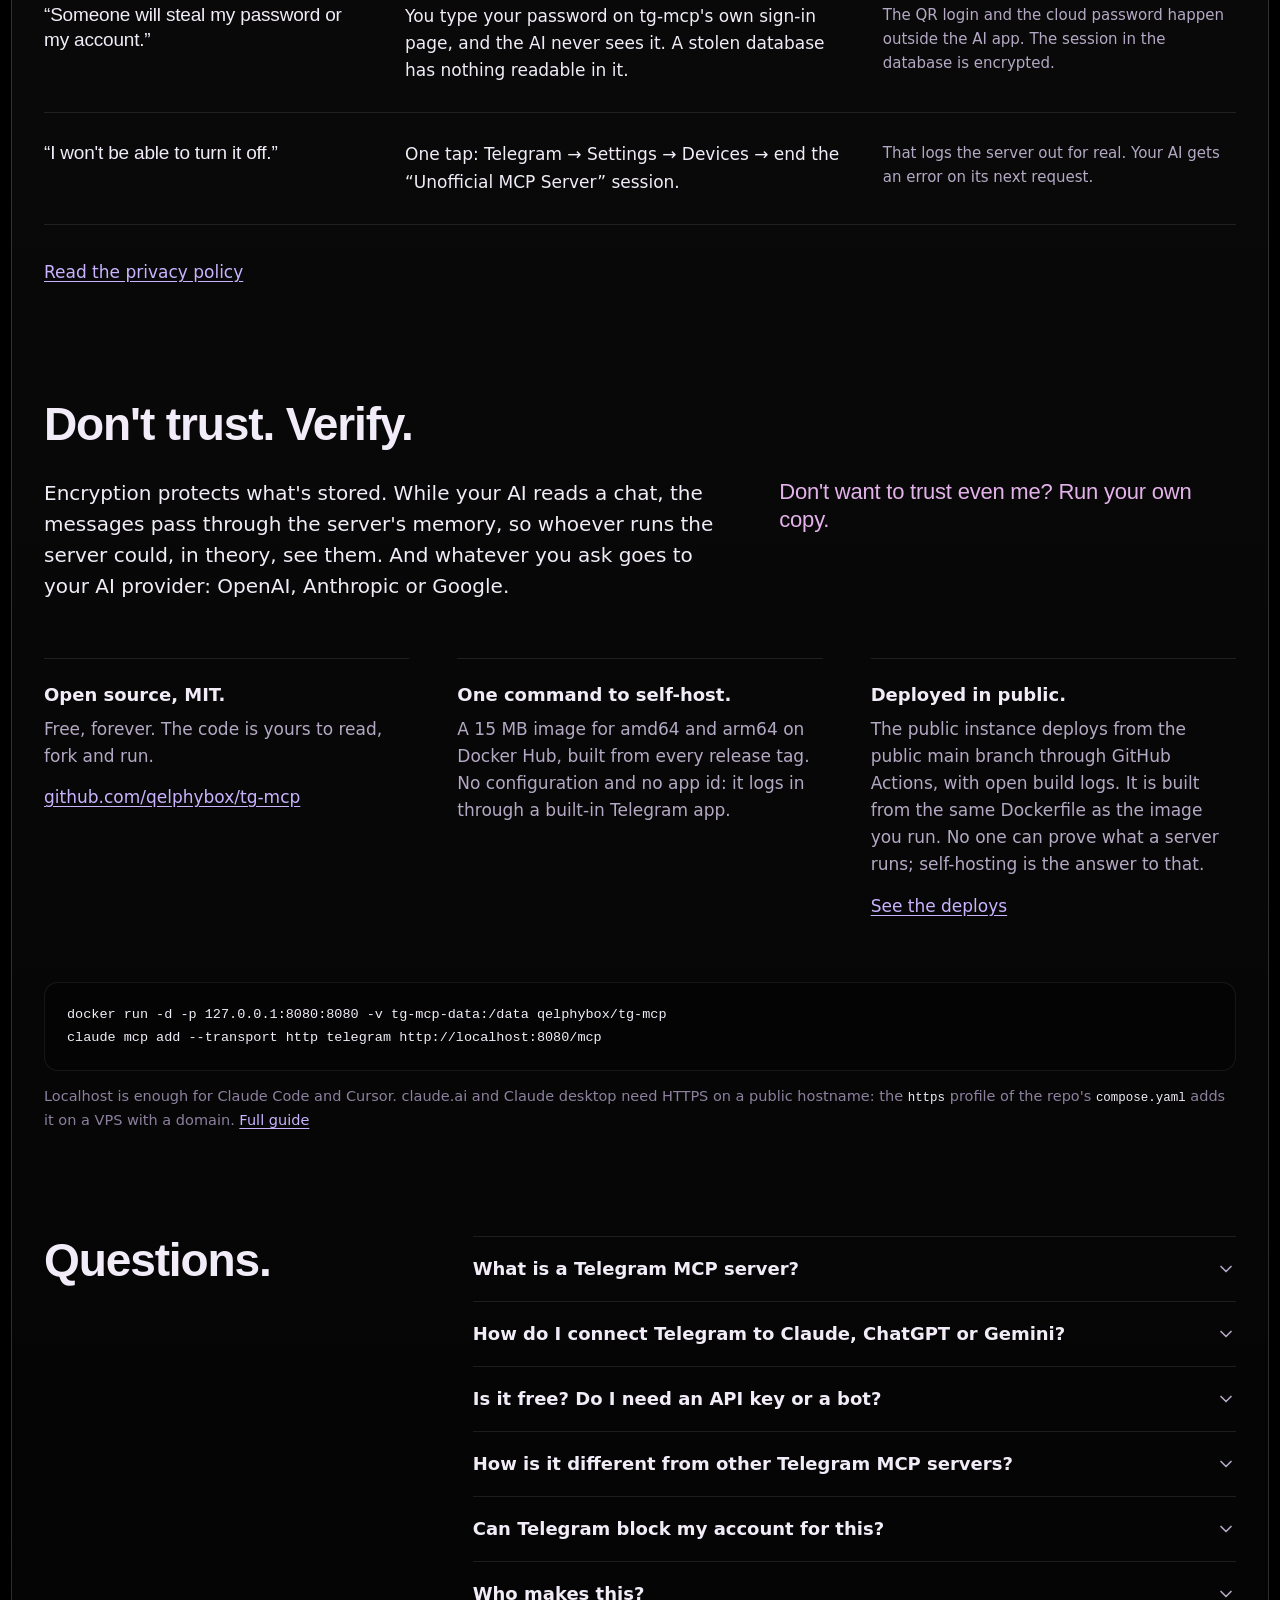
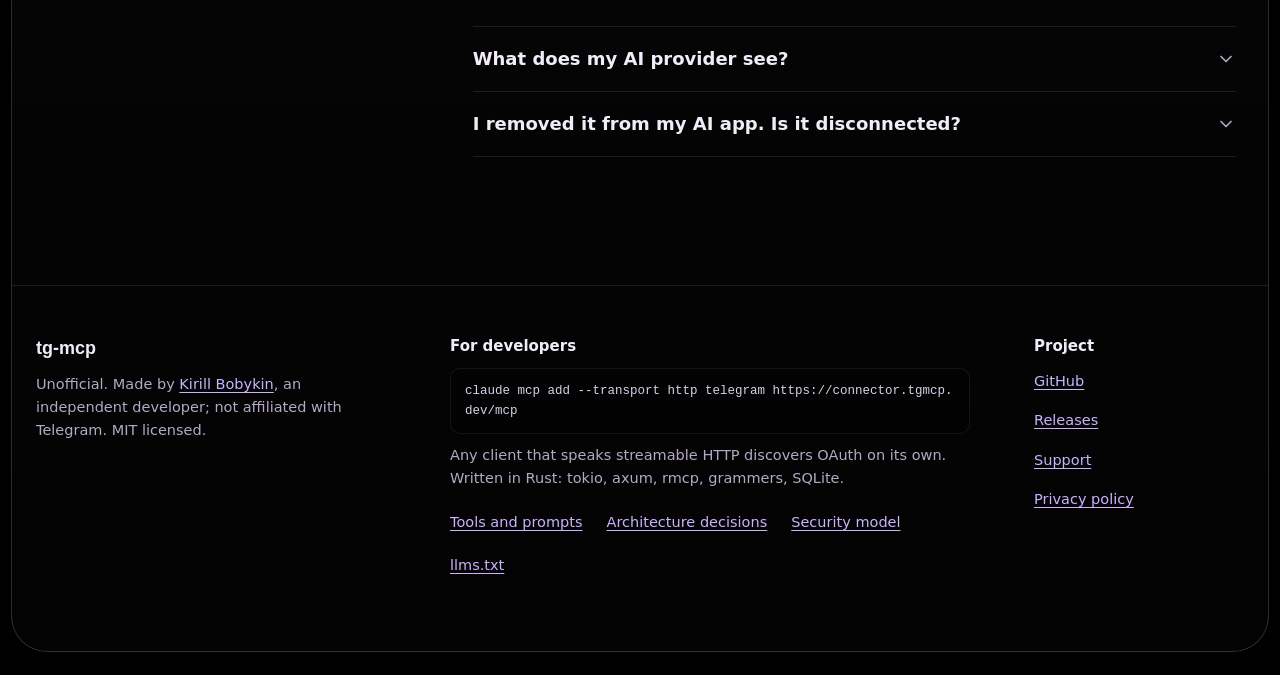
==== commit 9d653f3a: "Merge pull request #129 from qelphybox/claude/sprint-selfhost Self-hosting docs around the one-line " ====
--- a/site/index.html
+++ b/site/index.html
@@ -143,7 +143,7 @@
      "name": "Is it free? Do I need an API key or a bot?",
      "acceptedAnswer": {
       "@type": "Answer",
-      "text": "It's free: no sign-up, no payment and no API key. It logs in to your own account with a QR code, like Telegram Desktop does, and works with your real chats, not a bot's. You need your own app id from my.telegram.org only to run your own copy."
+      "text": "It's free: no sign-up, no payment and no API key. It logs in to your own account with a QR code, like Telegram Desktop does, and works with your real chats, not a bot's."
      }
     },
     {
@@ -430,16 +430,12 @@
 </div>
 <ul style="margin: 56px 0 0; padding: 0; list-style: none; display: grid; grid-template-columns: repeat(auto-fit, minmax(min(100%, 300px), 1fr)); gap: 0 48px">
 <li style="padding: 22px 0; border-top: 1px solid rgba(241,236,247,.1); display: flex; flex-direction: column; gap: 6px"><strong style="font-size: 18px">Open source, MIT.</strong><span style="color: #B4A9C4">Free, forever. The code is yours to read, fork and run.</span><a href="https://github.com/qelphybox/tg-mcp" style="align-self: flex-start; padding: 8px 0">github.com/qelphybox/tg-mcp</a></li>
-<li style="padding: 22px 0; border-top: 1px solid rgba(241,236,247,.1); display: flex; flex-direction: column; gap: 6px"><strong style="font-size: 18px">One command to self-host.</strong><span style="color: #B4A9C4">Ready images for amd64 and arm64, built from every release tag. Nothing to compile.</span></li>
-<li style="padding: 22px 0; border-top: 1px solid rgba(241,236,247,.1); display: flex; flex-direction: column; gap: 6px"><strong style="font-size: 18px">Deployed in public.</strong><span style="color: #B4A9C4">The public instance deploys from the public main branch through GitHub Actions, with open build logs. No one can prove what a server runs; self-hosting is the answer to that.</span><a href="https://github.com/qelphybox/tg-mcp/actions" style="align-self: flex-start; padding: 8px 0">See the deploys</a></li>
+<li style="padding: 22px 0; border-top: 1px solid rgba(241,236,247,.1); display: flex; flex-direction: column; gap: 6px"><strong style="font-size: 18px">One command to self-host.</strong><span style="color: #B4A9C4">A 15 MB image for amd64 and arm64 on Docker Hub, built from every release tag. No configuration and no app id: it logs in through a built-in Telegram app.</span></li>
+<li style="padding: 22px 0; border-top: 1px solid rgba(241,236,247,.1); display: flex; flex-direction: column; gap: 6px"><strong style="font-size: 18px">Deployed in public.</strong><span style="color: #B4A9C4">The public instance deploys from the public main branch through GitHub Actions, with open build logs. It is built from the same Dockerfile as the image you run. No one can prove what a server runs; self-hosting is the answer to that.</span><a href="https://github.com/qelphybox/tg-mcp/actions" style="align-self: flex-start; padding: 8px 0">See the deploys</a></li>
 </ul>
-<pre style="margin: 32px 0 0; background: rgba(0,0,0,.28); border: 1px solid rgba(241,236,247,.08); border-radius: 14px; padding: 20px 22px; font-size: 13.5px; line-height: 1.75; color: #F1ECF7; white-space: pre-wrap; word-break: break-word">docker run -d --name tg-mcp --restart unless-stopped \
-  -p 127.0.0.1:8080:8080 -v tg-mcp-data:/data \
-  -e TG_MCP_PUBLIC_URL=https://tg.example.com \
-  -e TG_MCP_DB_PATH=/data/tg-mcp.db \
-  -e TG_MCP_API_ID=123456 -e TG_MCP_API_HASH=your_api_hash \
-  ghcr.io/qelphybox/tg-mcp:latest</pre>
-<p style="margin: 14px 0 0; font-size: 14.5px; color: #8C809E">You need HTTPS on a public hostname and your own app id from <a href="https://my.telegram.org/apps">my.telegram.org</a>. <a href="https://github.com/qelphybox/tg-mcp#self-hosting">Full guide</a></p>
+<pre style="margin: 32px 0 0; background: rgba(0,0,0,.28); border: 1px solid rgba(241,236,247,.08); border-radius: 14px; padding: 20px 22px; font-size: 13.5px; line-height: 1.75; color: #F1ECF7; white-space: pre-wrap; word-break: break-word">docker run -d -p 127.0.0.1:8080:8080 -v tg-mcp-data:/data qelphybox/tg-mcp
+claude mcp add --transport http telegram http://localhost:8080/mcp</pre>
+<p style="margin: 14px 0 0; font-size: 14.5px; color: #8C809E">Localhost is enough for Claude Code and Cursor. claude.ai and Claude desktop need HTTPS on a public hostname: the <code>https</code> profile of the repo's <code>compose.yaml</code> adds it on a VPS with a domain. <a href="https://github.com/qelphybox/tg-mcp#self-hosting">Full guide</a></p>
 </section>
 
 <section id="faq" style="max-width: 1240px; margin: 0 auto; padding: 104px 32px 104px; display: flex; flex-wrap: wrap; gap: 24px 64px">
@@ -455,7 +451,7 @@
 </details>
 <details style="border-top: 1px solid rgba(241,236,247,.1)">
 <summary style="display: flex; align-items: center; justify-content: space-between; gap: 16px; min-height: 64px; cursor: pointer; font-weight: 600; font-size: 18px; list-style: none">Is it free? Do I need an API key or a bot?<svg class="chev" width="20" height="20" viewBox="0 0 24 24" fill="none" stroke="#B4A9C4" stroke-width="2" stroke-linecap="round" stroke-linejoin="round" aria-hidden="true" style="flex: none"><path d="m6 9 6 6 6-6"></path></svg></summary>
-<p style="margin: 0 0 24px; max-width: 64ch; color: #D9D0E6">It's free: no sign-up, no payment and no API key. It logs in to your own account with a QR code, like Telegram Desktop does, and works with your real chats, not a bot's. You need your own app id from my.telegram.org only to run your own copy.</p>
+<p style="margin: 0 0 24px; max-width: 64ch; color: #D9D0E6">It's free: no sign-up, no payment and no API key. It logs in to your own account with a QR code, like Telegram Desktop does, and works with your real chats, not a bot's.</p>
 </details>
 <details style="border-top: 1px solid rgba(241,236,247,.1)">
 <summary style="display: flex; align-items: center; justify-content: space-between; gap: 16px; min-height: 64px; cursor: pointer; font-weight: 600; font-size: 18px; list-style: none">How is it different from other Telegram MCP servers?<svg class="chev" width="20" height="20" viewBox="0 0 24 24" fill="none" stroke="#B4A9C4" stroke-width="2" stroke-linecap="round" stroke-linejoin="round" aria-hidden="true" style="flex: none"><path d="m6 9 6 6 6-6"></path></svg></summary>
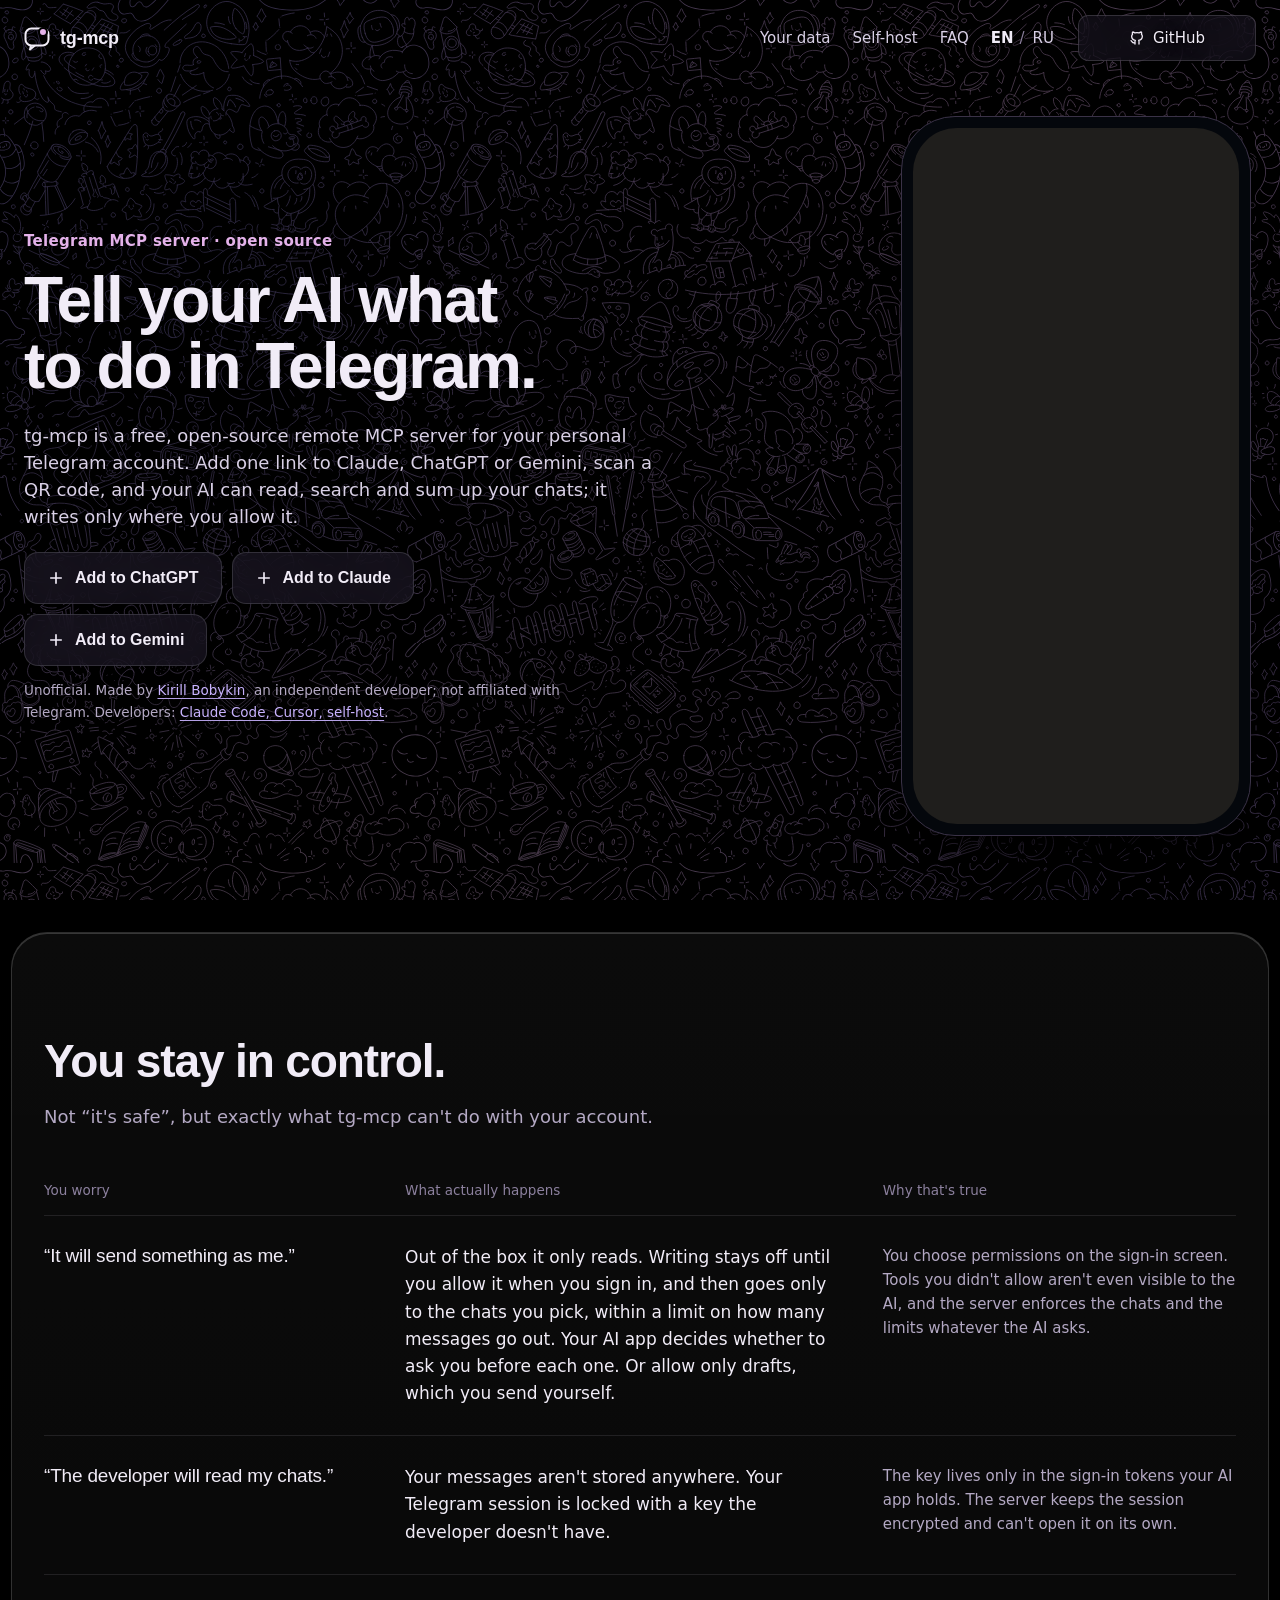
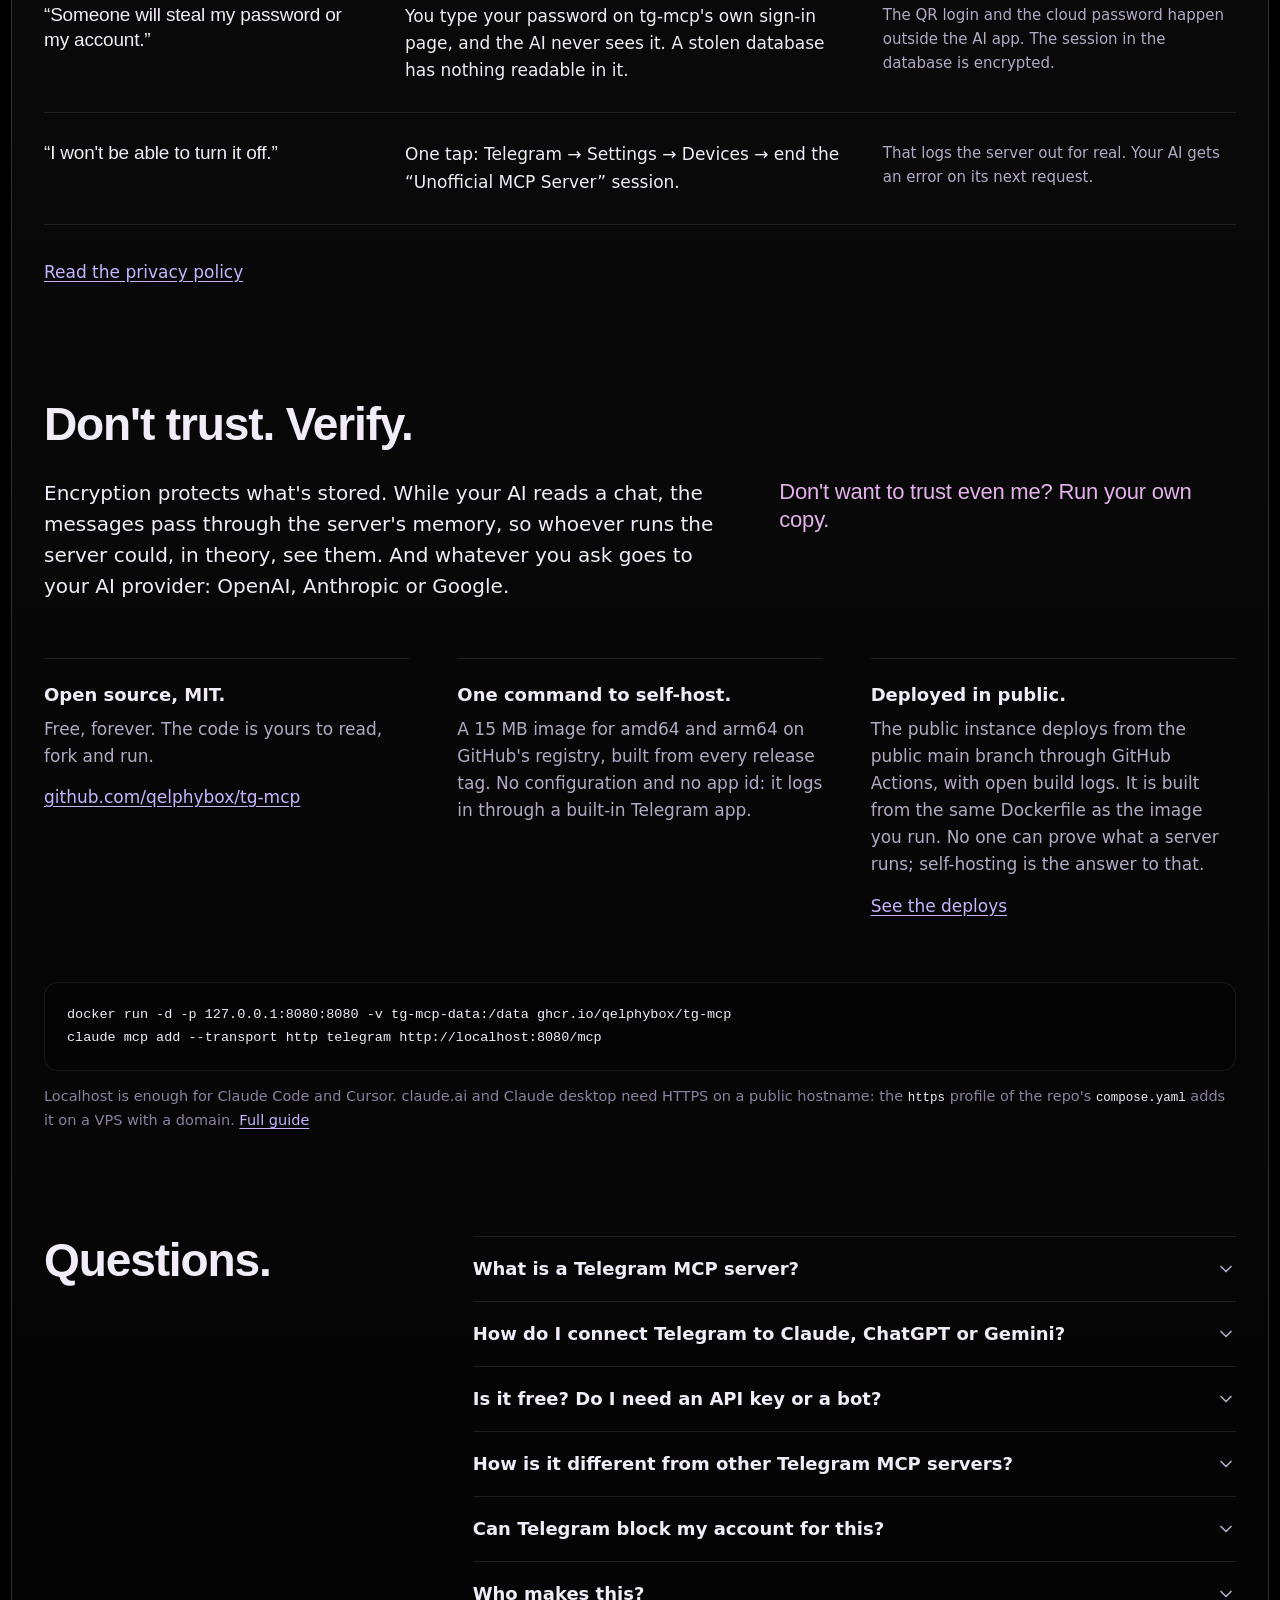
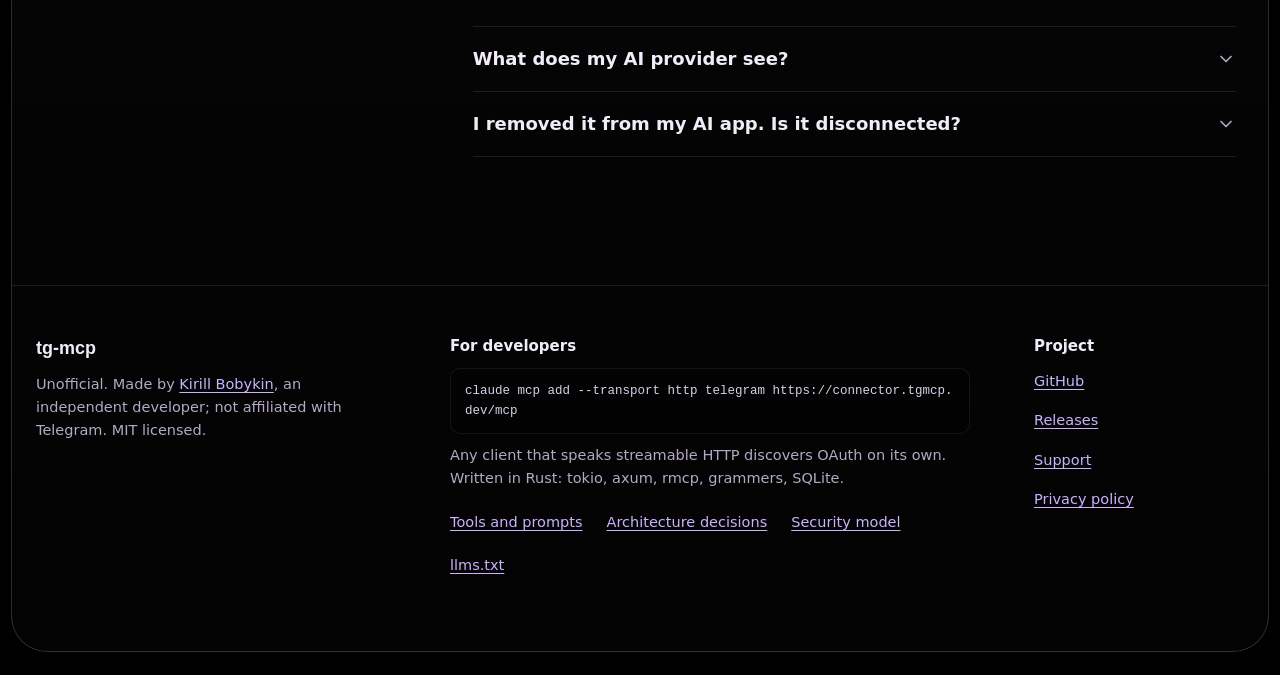
==== commit 6efbeb4b: "GHCR is the image's only home: take Docker Hub out (#131) Publish pushes ghcr.io/qelphybox/tg-mcp:<s" ====
--- a/site/index.html
+++ b/site/index.html
@@ -430,10 +430,10 @@
 </div>
 <ul style="margin: 56px 0 0; padding: 0; list-style: none; display: grid; grid-template-columns: repeat(auto-fit, minmax(min(100%, 300px), 1fr)); gap: 0 48px">
 <li style="padding: 22px 0; border-top: 1px solid rgba(241,236,247,.1); display: flex; flex-direction: column; gap: 6px"><strong style="font-size: 18px">Open source, MIT.</strong><span style="color: #B4A9C4">Free, forever. The code is yours to read, fork and run.</span><a href="https://github.com/qelphybox/tg-mcp" style="align-self: flex-start; padding: 8px 0">github.com/qelphybox/tg-mcp</a></li>
-<li style="padding: 22px 0; border-top: 1px solid rgba(241,236,247,.1); display: flex; flex-direction: column; gap: 6px"><strong style="font-size: 18px">One command to self-host.</strong><span style="color: #B4A9C4">A 15 MB image for amd64 and arm64 on Docker Hub, built from every release tag. No configuration and no app id: it logs in through a built-in Telegram app.</span></li>
+<li style="padding: 22px 0; border-top: 1px solid rgba(241,236,247,.1); display: flex; flex-direction: column; gap: 6px"><strong style="font-size: 18px">One command to self-host.</strong><span style="color: #B4A9C4">A 15 MB image for amd64 and arm64 on GitHub's registry, built from every release tag. No configuration and no app id: it logs in through a built-in Telegram app.</span></li>
 <li style="padding: 22px 0; border-top: 1px solid rgba(241,236,247,.1); display: flex; flex-direction: column; gap: 6px"><strong style="font-size: 18px">Deployed in public.</strong><span style="color: #B4A9C4">The public instance deploys from the public main branch through GitHub Actions, with open build logs. It is built from the same Dockerfile as the image you run. No one can prove what a server runs; self-hosting is the answer to that.</span><a href="https://github.com/qelphybox/tg-mcp/actions" style="align-self: flex-start; padding: 8px 0">See the deploys</a></li>
 </ul>
-<pre style="margin: 32px 0 0; background: rgba(0,0,0,.28); border: 1px solid rgba(241,236,247,.08); border-radius: 14px; padding: 20px 22px; font-size: 13.5px; line-height: 1.75; color: #F1ECF7; white-space: pre-wrap; word-break: break-word">docker run -d -p 127.0.0.1:8080:8080 -v tg-mcp-data:/data qelphybox/tg-mcp
+<pre style="margin: 32px 0 0; background: rgba(0,0,0,.28); border: 1px solid rgba(241,236,247,.08); border-radius: 14px; padding: 20px 22px; font-size: 13.5px; line-height: 1.75; color: #F1ECF7; white-space: pre-wrap; word-break: break-word">docker run -d -p 127.0.0.1:8080:8080 -v tg-mcp-data:/data ghcr.io/qelphybox/tg-mcp
 claude mcp add --transport http telegram http://localhost:8080/mcp</pre>
 <p style="margin: 14px 0 0; font-size: 14.5px; color: #8C809E">Localhost is enough for Claude Code and Cursor. claude.ai and Claude desktop need HTTPS on a public hostname: the <code>https</code> profile of the repo's <code>compose.yaml</code> adds it on a VPS with a domain. <a href="https://github.com/qelphybox/tg-mcp#self-hosting">Full guide</a></p>
 </section>
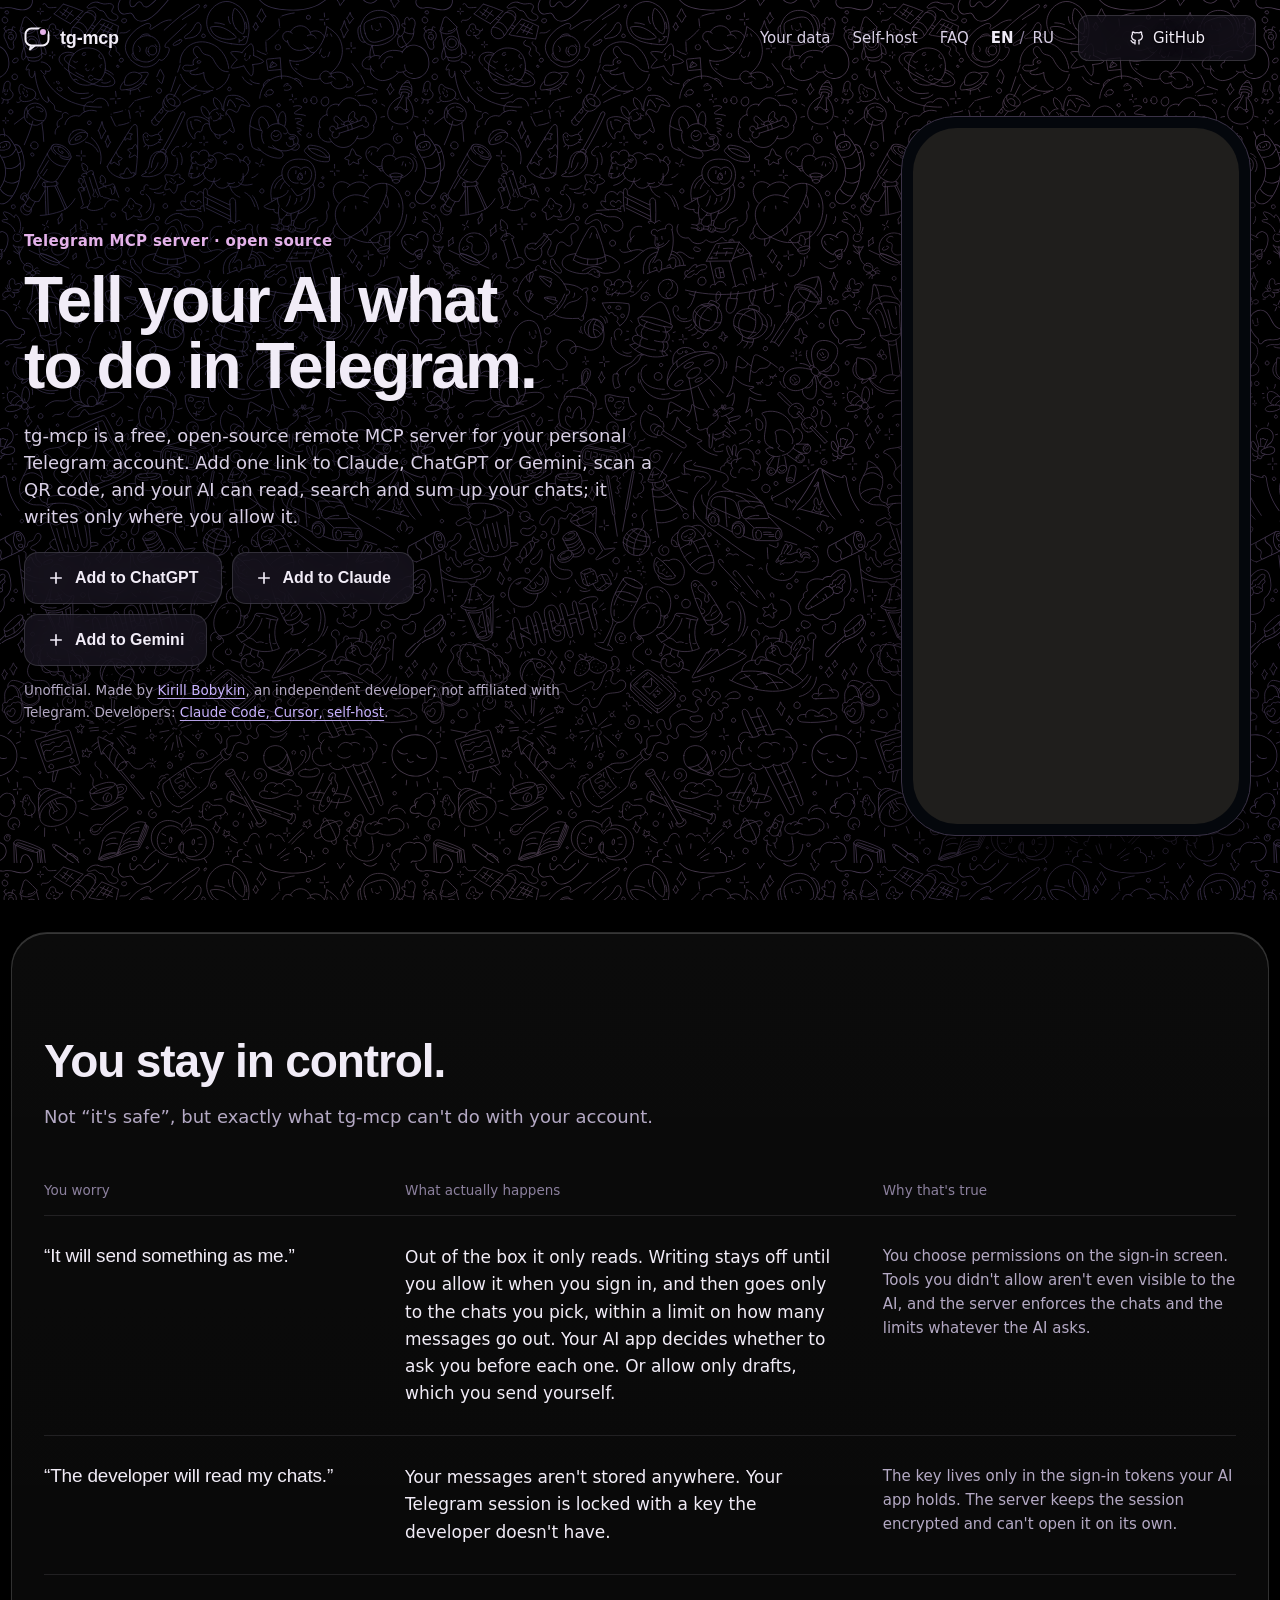
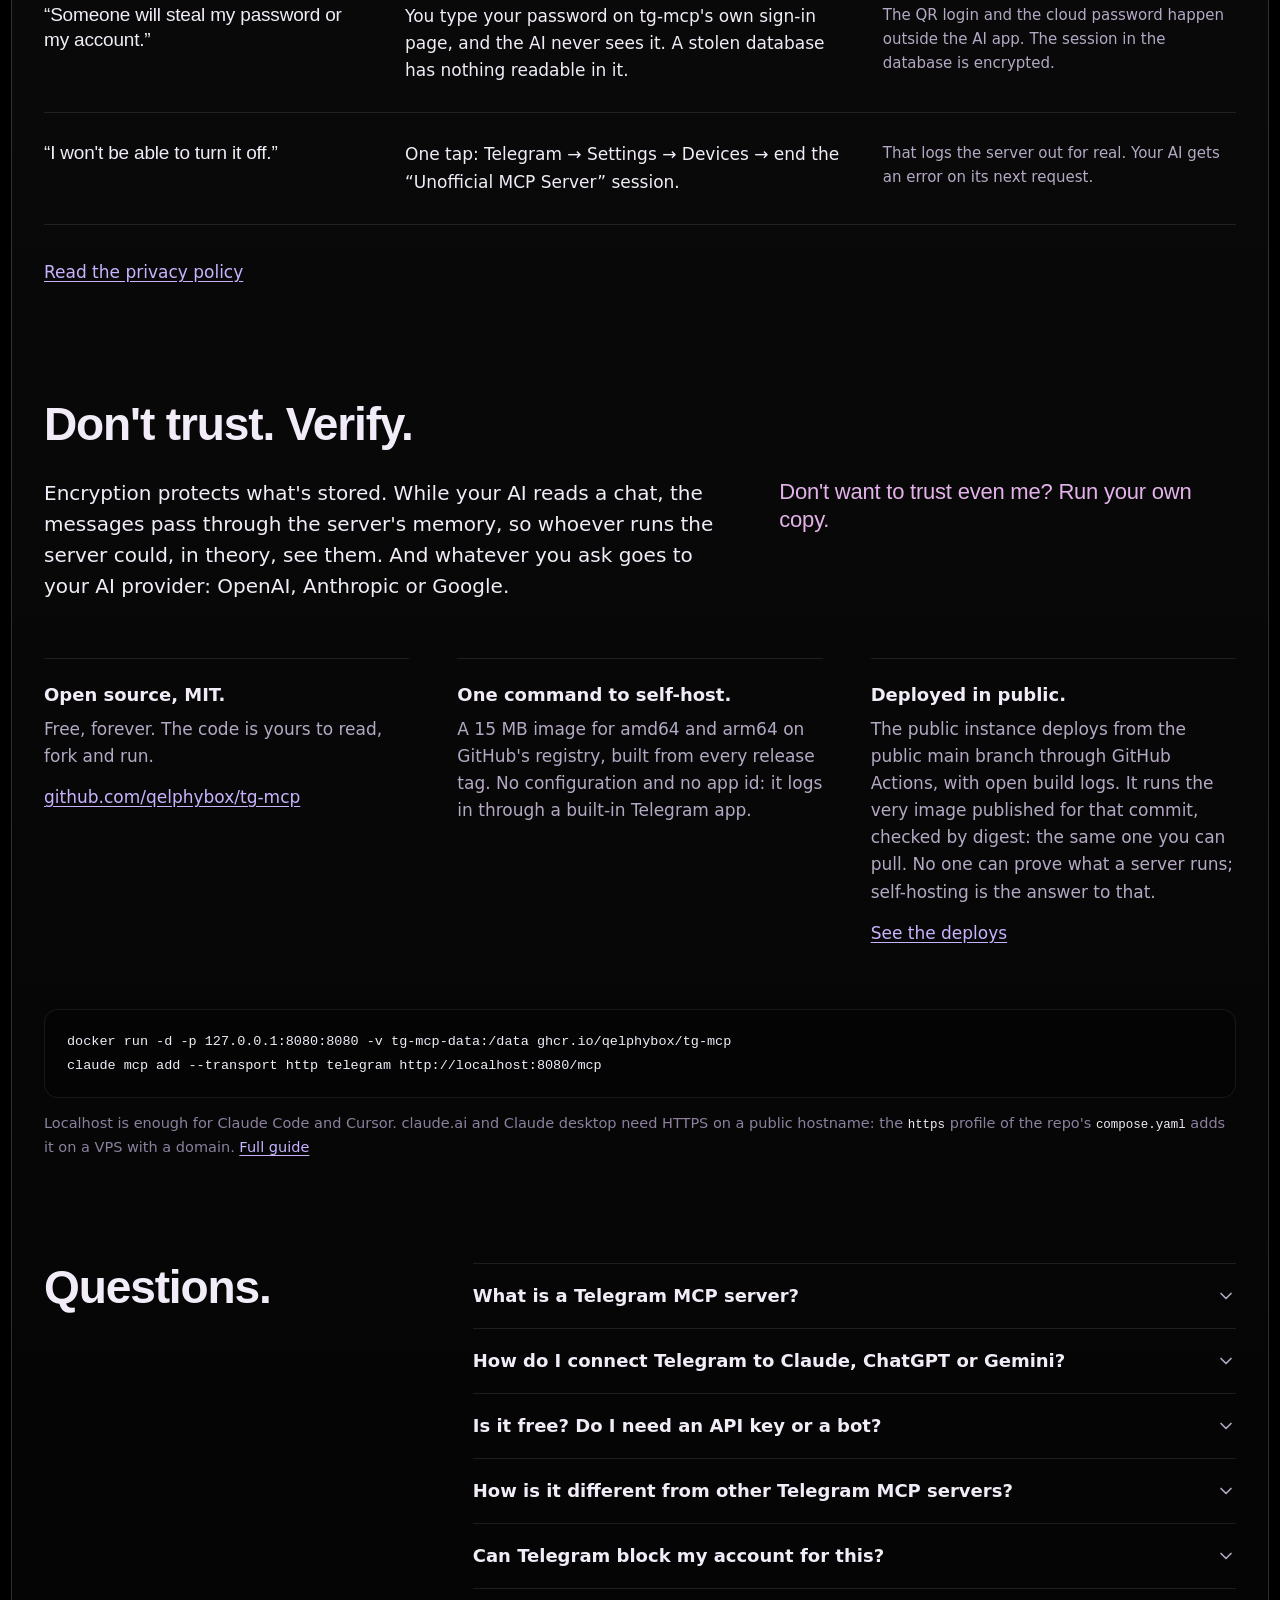
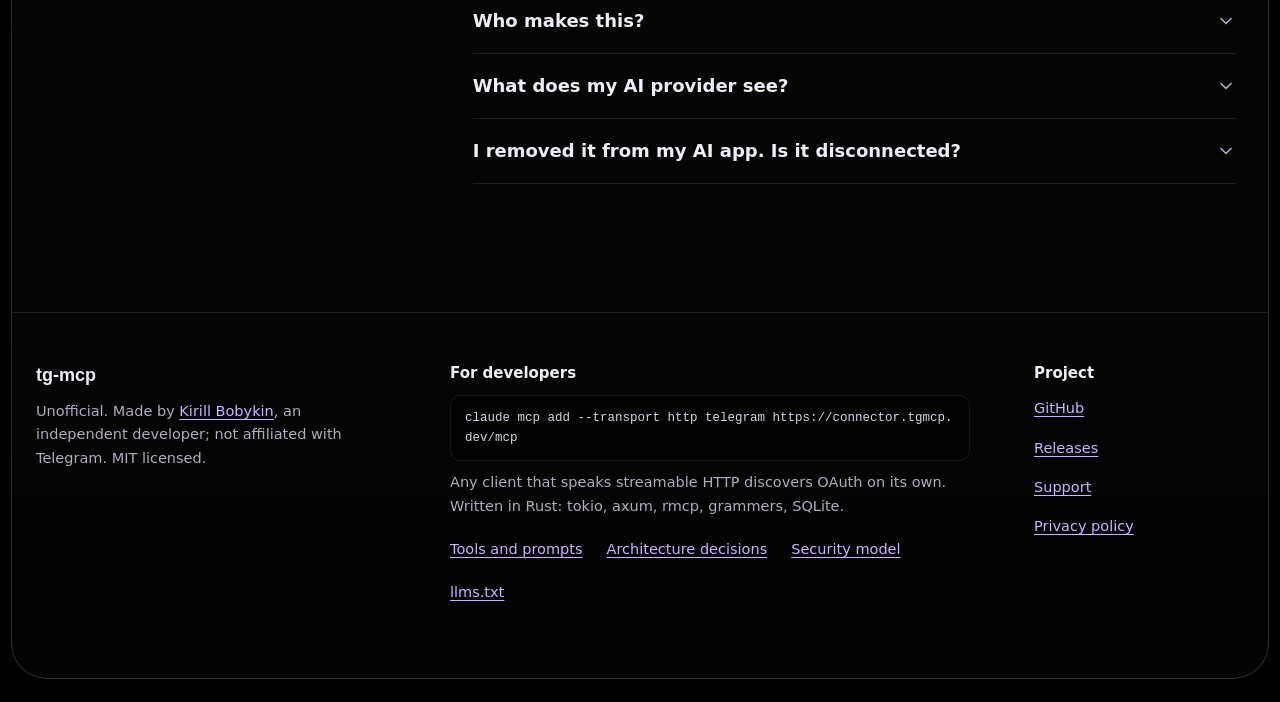
==== commit f07c2235: "Production deploys the published GHCR image; Kamal never pushes (#105) A push to main builds once in" ====
--- a/site/index.html
+++ b/site/index.html
@@ -431,7 +431,7 @@
 <ul style="margin: 56px 0 0; padding: 0; list-style: none; display: grid; grid-template-columns: repeat(auto-fit, minmax(min(100%, 300px), 1fr)); gap: 0 48px">
 <li style="padding: 22px 0; border-top: 1px solid rgba(241,236,247,.1); display: flex; flex-direction: column; gap: 6px"><strong style="font-size: 18px">Open source, MIT.</strong><span style="color: #B4A9C4">Free, forever. The code is yours to read, fork and run.</span><a href="https://github.com/qelphybox/tg-mcp" style="align-self: flex-start; padding: 8px 0">github.com/qelphybox/tg-mcp</a></li>
 <li style="padding: 22px 0; border-top: 1px solid rgba(241,236,247,.1); display: flex; flex-direction: column; gap: 6px"><strong style="font-size: 18px">One command to self-host.</strong><span style="color: #B4A9C4">A 15 MB image for amd64 and arm64 on GitHub's registry, built from every release tag. No configuration and no app id: it logs in through a built-in Telegram app.</span></li>
-<li style="padding: 22px 0; border-top: 1px solid rgba(241,236,247,.1); display: flex; flex-direction: column; gap: 6px"><strong style="font-size: 18px">Deployed in public.</strong><span style="color: #B4A9C4">The public instance deploys from the public main branch through GitHub Actions, with open build logs. It is built from the same Dockerfile as the image you run. No one can prove what a server runs; self-hosting is the answer to that.</span><a href="https://github.com/qelphybox/tg-mcp/actions" style="align-self: flex-start; padding: 8px 0">See the deploys</a></li>
+<li style="padding: 22px 0; border-top: 1px solid rgba(241,236,247,.1); display: flex; flex-direction: column; gap: 6px"><strong style="font-size: 18px">Deployed in public.</strong><span style="color: #B4A9C4">The public instance deploys from the public main branch through GitHub Actions, with open build logs. It runs the very image published for that commit, checked by digest: the same one you can pull. No one can prove what a server runs; self-hosting is the answer to that.</span><a href="https://github.com/qelphybox/tg-mcp/actions" style="align-self: flex-start; padding: 8px 0">See the deploys</a></li>
 </ul>
 <pre style="margin: 32px 0 0; background: rgba(0,0,0,.28); border: 1px solid rgba(241,236,247,.08); border-radius: 14px; padding: 20px 22px; font-size: 13.5px; line-height: 1.75; color: #F1ECF7; white-space: pre-wrap; word-break: break-word">docker run -d -p 127.0.0.1:8080:8080 -v tg-mcp-data:/data ghcr.io/qelphybox/tg-mcp
 claude mcp add --transport http telegram http://localhost:8080/mcp</pre>
